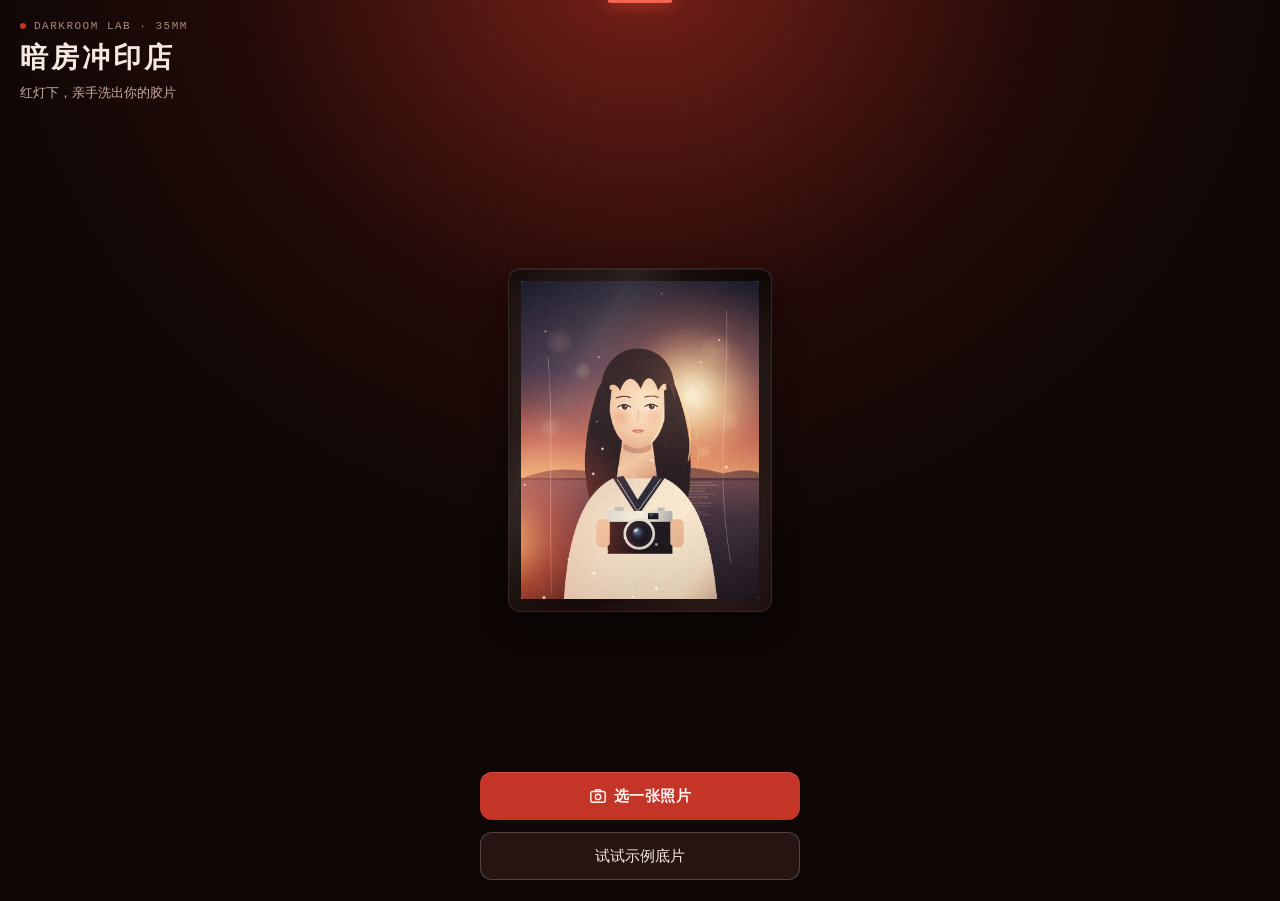
==== darkroom/index.html @ c9215d26 "feat(darkroom): 1.3.0 候选第二批，9 条界面修复与界面优化；T-14 交给 Codex 的交接包 - 修复 Codex 审出的 9 条界面问题和第二轮遗漏（卡册缩略图按轮次绑定、" ====
<!DOCTYPE html>
<html lang="zh-CN">
<head>
  <meta charset="UTF-8" />
  <meta name="viewport" content="width=device-width, initial-scale=1.0, maximum-scale=1.0, user-scalable=no, viewport-fit=cover" />
  <title>暗房冲印店</title>
  <style>
    *, *::before, *::after { box-sizing: border-box; margin: 0; padding: 0; }
    html, body { height: 100%; }
    body {
      background: #0e0706; color: #f5e8e0;
      font-family: -apple-system, BlinkMacSystemFont, "PingFang SC", "Hiragino Sans GB", "Microsoft YaHei", sans-serif;
      -webkit-font-smoothing: antialiased; -webkit-tap-highlight-color: transparent;
      -webkit-user-select: none; user-select: none; -webkit-touch-callout: none;
      overflow: hidden;
    }
    .app { position: relative; height: 100%; display: -webkit-box; display: flex; -webkit-box-orient: vertical; flex-direction: column; }
    .intro-title { font-family: "Songti SC", "STSong", "SimSun", serif; font-size: 28px; line-height: 1.25; letter-spacing: 3px; color: #f5e8e0; font-weight: 600; }
    .intro-sub { margin-top: 8px; font-size: 13px; line-height: 1.6; color: #c8aba0; }
  </style>
  <link rel="stylesheet" href="./style.css" />
</head>
<body>
  <div class="app" id="app">
    <div class="safelight" id="safelight" aria-hidden="true">
      <div class="safelight-lamp"></div>
    </div>
    <div class="light-flash" id="light-flash" aria-hidden="true"></div>

    <!-- 首屏：JS 未运行时也能看懂这是什么 -->
    <section class="screen screen-intro" id="screen-intro">
      <header class="topbar" id="topbar">
        <div class="brand-badge">
          <span class="lamp-dot" aria-hidden="true"></span>
          <span class="brand-code">DARKROOM LAB · 35MM</span>
        </div>
        <h1 class="intro-title">暗房冲印店</h1>
        <p class="intro-sub">红灯下，亲手洗出你的胶片</p>
      </header>

      <div class="intro-tray" aria-hidden="true">
        <div class="tray tray-static">
          <div class="tray-paper">
            <canvas id="sample-preview" width="360" height="480"></canvas>
          </div>
          <div class="tray-liquid"></div>
        </div>
      </div>

      <div class="intro-actions">
        <input type="file" id="pick-input" accept="image/*" class="visually-hidden" />
        <label class="btn btn-primary" id="pick-label" for="pick-input">
          <svg class="btn-ico" viewBox="0 0 20 20" width="18" height="18" aria-hidden="true">
            <rect x="2" y="5" width="16" height="12" rx="2" fill="none" stroke="currentColor" stroke-width="1.6"/>
            <path d="M6.5 5L8 3h4l1.5 2" fill="none" stroke="currentColor" stroke-width="1.6" stroke-linejoin="round"/>
            <circle cx="10" cy="11" r="3" fill="none" stroke="currentColor" stroke-width="1.6"/>
          </svg>
          <span>选一张照片</span>
        </label>
        <button type="button" class="btn btn-ghost" id="use-sample" disabled>试试示例底片</button>
        <p class="status" id="intro-status" role="status">正在点亮红灯…若长时间没有反应，请退出后重新打开。</p>
      </div>
    </section>

    <!-- 显影 -->
    <section class="screen screen-develop" id="screen-develop" hidden>
      <header class="topbar">
        <ol class="steps" aria-label="冲洗步骤">
          <li class="is-on"><span class="step-num">01</span>显影</li>
          <li><span class="step-num">02</span>定影</li>
          <li><span class="step-num">03</span>开灯</li>
        </ol>
      </header>
      <div class="stage">
        <div class="tray" id="tray">
          <div class="tray-paper" id="tray-paper"><canvas id="develop-canvas"></canvas></div>
          <div class="tray-red" aria-hidden="true"></div>
          <div class="tray-liquid" id="tray-liquid"></div>
          <div class="tray-ripples" id="tray-ripples" aria-hidden="true"></div>
          <div class="tray-guide" id="tray-guide" aria-hidden="true">
            <span class="tray-guide-ring"></span>
            <span class="tray-guide-dot"></span>
          </div>
        </div>
      </div>
      <div class="panel">
        <div class="readout-box" id="dev-readout">
          <div class="readout">
            <div class="readout-clock">
              <span class="clock-dot" aria-hidden="true"></span>
              <span class="readout-time" id="dev-time">00:00</span>
            </div>
            <div class="readout-flow">
              <span class="readout-label">药水流动</span>
              <span class="meter"><span class="meter-fill" id="dev-meter"></span></span>
            </div>
          </div>
        </div>
        <p class="hint" id="dev-hint">晃一晃手机，让药水流过相纸</p>
        <button type="button" class="btn btn-ghost" id="pull-out" disabled>捞出来</button>
      </div>
    </section>

    <!-- 定影 -->
    <section class="screen screen-fix" id="screen-fix" hidden>
      <header class="topbar">
        <ol class="steps" aria-label="冲洗步骤">
          <li class="is-done"><span class="step-num">01</span>显影</li>
          <li class="is-on" id="step-fix"><span class="step-num">02</span>定影</li>
          <li id="step-light"><span class="step-num">03</span>开灯</li>
        </ol>
      </header>
      <div class="stage">
        <div class="tray tray-fix">
          <div class="tray-paper"><canvas id="fix-canvas"></canvas></div>
          <div class="tray-red" aria-hidden="true"></div>
          <div class="tray-liquid tray-liquid-calm"></div>
        </div>
      </div>
      <div class="panel panel-fix">
        <div class="fix-actions">
          <button type="button" class="btn btn-hold" id="fix-hold">
            <span class="hold-fill" id="fix-fill"></span>
            <span class="hold-inner">
              <svg class="btn-ico hold-ico" viewBox="0 0 20 20" width="18" height="18" aria-hidden="true">
                <circle cx="10" cy="10" r="7.5" fill="none" stroke="currentColor" stroke-width="1.4" stroke-dasharray="3 2"/>
                <circle cx="10" cy="10" r="3.2" fill="currentColor"/>
              </svg>
              <span class="hold-text" id="fix-text">按住定影 4 秒</span>
            </span>
          </button>
          <p class="hint fix-warn" id="fix-hint"></p>
          <button type="button" class="btn btn-ghost" id="lights-on" hidden>开灯看看</button>
        </div>
      </div>
    </section>

    <!-- 出片 -->
    <section class="screen screen-result" id="screen-result" hidden>
      <header class="result-bar">
        <button type="button" class="card-bar-btn result-bar-binder" id="open-binder-result" aria-label="打开暗房卡册">
          <svg viewBox="0 0 20 20" width="14" height="14" aria-hidden="true">
            <rect x="3" y="3" width="6" height="6" rx="1" fill="none" stroke="currentColor" stroke-width="1.5"/>
            <rect x="11" y="3" width="6" height="6" rx="1" fill="none" stroke="currentColor" stroke-width="1.5"/>
            <rect x="3" y="11" width="6" height="6" rx="1" fill="none" stroke="currentColor" stroke-width="1.5"/>
            <rect x="11" y="11" width="6" height="6" rx="1" fill="none" stroke="currentColor" stroke-width="1.5"/>
          </svg>
          <span>卡册 <span id="binder-count-result">0/6</span></span>
        </button>
      </header>
      <div class="result-scroll">
        <div class="result-inner">
          <div class="result-stage">
            <div class="result-card">
              <img id="result-img" alt="冲洗出来的照片" />
              <button type="button" class="result-card-hit" id="open-preview" aria-label="全屏预览冲洗出来的照片"></button>
            </div>
          </div>
          <div class="result-meta">
            <p class="result-title visually-hidden" id="result-title">刚刚好的一张</p>
            <div class="result-report" id="result-report"></div>
          </div>
          <div class="result-actions">
            <div class="result-btn-row">
              <button type="button" class="btn btn-primary" id="save-photo">
                <svg class="btn-ico" viewBox="0 0 20 20" width="16" height="16" aria-hidden="true">
                  <path d="M10 3v9m0 0l-3.5-3.5M10 12l3.5-3.5M4 15.5h12" fill="none" stroke="currentColor" stroke-width="1.7" stroke-linecap="round" stroke-linejoin="round"/>
                </svg>
                <span>存到相册</span>
              </button>
              <button type="button" class="btn btn-ghost" id="post-note">
                <svg class="btn-ico" viewBox="0 0 20 20" width="16" height="16" aria-hidden="true">
                  <path d="M4 16h12M6 12.5l7.5-7.5 2 2L8 14.5 5.5 15 6 12.5z" fill="none" stroke="currentColor" stroke-width="1.6" stroke-linecap="round" stroke-linejoin="round"/>
                </svg>
                <span>发一篇笔记</span>
              </button>
            </div>
            <button type="button" class="btn btn-card-entry" id="open-card">
              <svg class="btn-ico" viewBox="0 0 20 20" width="15" height="15" aria-hidden="true">
                <path d="M10 2.5l1.6 4.7 4.9 1.6-4.9 1.6L10 15.1l-1.6-4.7-4.9-1.6 4.9-1.6L10 2.5z" fill="currentColor"/>
              </svg>
              <span id="open-card-text">拆一张暗房小卡</span>
              <span class="entry-new-dot" id="open-card-dot" hidden aria-hidden="true"></span>
            </button>
            <div class="result-again-row">
              <button type="button" class="btn btn-again" id="again">
                <svg class="btn-ico" viewBox="0 0 20 20" width="15" height="15" aria-hidden="true">
                  <path d="M4.5 10a5.5 5.5 0 1 1 1.4 3.7M4.5 10V6.5m0 3.5H8" fill="none" stroke="currentColor" stroke-width="1.6" stroke-linecap="round" stroke-linejoin="round"/>
                </svg>
                <span class="again-text">再冲一张</span>
              </button>
            </div>
            <p class="status" id="result-status" role="status"></p>
          </div>
        </div>
      </div>
    </section>

    <!-- 镭射小卡展示层 -->
    <div class="card-modal" id="card-modal" role="dialog" aria-modal="true" aria-label="暗房镭射小卡" hidden>
      <div class="card-modal-bar">
        <button type="button" class="card-bar-btn" id="close-card" aria-label="返回出片页">
          <svg viewBox="0 0 20 20" width="15" height="15" aria-hidden="true">
            <path d="M12.5 4.5L7 10l5.5 5.5" fill="none" stroke="currentColor" stroke-width="1.8" stroke-linecap="round" stroke-linejoin="round"/>
          </svg>
          <span>返回相纸</span>
        </button>
        <button type="button" class="card-bar-btn card-bar-binder" id="open-binder-card" aria-label="打开暗房卡册">
          <svg viewBox="0 0 20 20" width="14" height="14" aria-hidden="true">
            <rect x="3" y="3" width="6" height="6" rx="1" fill="none" stroke="currentColor" stroke-width="1.5"/>
            <rect x="11" y="3" width="6" height="6" rx="1" fill="none" stroke="currentColor" stroke-width="1.5"/>
            <rect x="3" y="11" width="6" height="6" rx="1" fill="none" stroke="currentColor" stroke-width="1.5"/>
            <rect x="11" y="11" width="6" height="6" rx="1" fill="none" stroke="currentColor" stroke-width="1.5"/>
          </svg>
          <span>卡册 <span id="binder-count-card">0/6</span></span>
        </button>
      </div>

      <div class="card-stage" id="card-stage">
        <div class="card-stage-inner">
          <div class="holo-scene" id="holo-scene">
            <div class="holo-aura" id="holo-aura" aria-hidden="true"></div>
            <div class="holo-tilt" id="holo-tilt">
              <div class="holo-flipper is-flipped" id="holo-card" tabindex="0" role="button" aria-label="暗房镭射小卡，轻点翻开或翻转，拖动倾斜赏光">
                <!-- 正面：厚卡纸底板 + 差异化烫箔包边 + 内嵌照片窗 + 收藏卡微缩印刷 -->
                <div class="holo-face holo-front" id="holo-front" data-material="rainbow">
                  <div class="holo-trim" aria-hidden="true">
                    <span class="trim-corner trim-tl"></span>
                    <span class="trim-corner trim-tr"></span>
                    <span class="trim-corner trim-bl"></span>
                    <span class="trim-corner trim-br"></span>
                  </div>
                  <div class="holo-stock">
                    <div class="holo-photo-frame">
                      <canvas id="card-photo" width="440" height="600"></canvas>
                    </div>
                    <div class="holo-front-meta">
                      <div class="holo-front-left">
                        <span class="holo-front-lab">DARKROOM · 35MM</span>
                        <span class="holo-front-no" id="card-front-no">NO.0001</span>
                      </div>
                      <div class="holo-front-right">
                        <span class="holo-front-mat" id="card-front-mat">彩虹</span>
                        <span class="holo-rarity-mark" id="card-front-rarity"></span>
                      </div>
                    </div>
                  </div>
                  <div class="holo-fx" id="holo-fx" aria-hidden="true">
                    <div class="holo-foil"></div>
                    <div class="holo-glare"></div>
                    <div class="holo-edge"></div>
                  </div>
                </div>

                <!-- 背面：全系列统一暗房图腾 × 实体相纸背印（不剧透材质与稀有度） -->
                <div class="holo-face holo-back" id="holo-back">
                  <div class="holo-back-watermark" aria-hidden="true"></div>
                  <div class="holo-back-shine" id="holo-back-shine" aria-hidden="true"></div>
                  <div class="holo-back-outer-frame" aria-hidden="true"></div>
                  <div class="holo-back-inner-frame" aria-hidden="true">
                    <span class="reg-mark reg-tl"></span>
                    <span class="reg-mark reg-tr"></span>
                    <span class="reg-mark reg-bl"></span>
                    <span class="reg-mark reg-br"></span>
                  </div>
                  <div class="holo-back-body">
                    <div class="holo-back-top">SAFETY FILM · 35MM</div>
                    <div class="holo-back-emblem" aria-hidden="true">
                      <span class="emblem-en">DARKROOM LAB</span>
                      <svg class="emblem-svg" viewBox="0 0 120 120" width="96" height="96">
                        <circle cx="60" cy="60" r="52" fill="none" stroke="currentColor" stroke-width="0.9" opacity="0.45"/>
                        <circle cx="60" cy="60" r="46" fill="none" stroke="currentColor" stroke-width="0.7" stroke-dasharray="2 3.5" opacity="0.5"/>
                        <circle cx="60" cy="60" r="34" fill="none" stroke="currentColor" stroke-width="1" opacity="0.68"/>
                        <g stroke="currentColor" stroke-width="0.9" opacity="0.62" fill="none">
                          <line x1="60" y1="26" x2="82" y2="54"/>
                          <line x1="89.4" y1="43" x2="71" y2="75"/>
                          <line x1="89.4" y1="77" x2="54" y2="82"/>
                          <line x1="60" y1="94" x2="38" y2="66"/>
                          <line x1="30.6" y1="77" x2="49" y2="45"/>
                          <line x1="30.6" y1="43" x2="66" y2="38"/>
                        </g>
                        <circle cx="60" cy="60" r="11" fill="none" stroke="currentColor" stroke-width="0.9" opacity="0.65"/>
                        <circle cx="60" cy="60" r="3.6" fill="#d84534"/>
                      </svg>
                      <span class="emblem-cn">暗房冲印店</span>
                    </div>
                    <div class="holo-back-stamp">
                      <span id="card-back-date">2026.11.19</span>
                      <span class="stamp-sep">&lt; <span id="card-back-no">No.0001</span> &gt;</span>
                      <span>C-41</span>
                    </div>
                  </div>
                </div>
              </div>
            </div>
          </div>

          <div class="card-caption" id="card-caption" aria-live="polite">
            <span class="card-caption-text" id="card-caption-text"></span>
            <span class="card-caption-new" id="card-caption-new" hidden>新收入卡册</span>
          </div>
          <p class="card-tip" id="card-tip">点击翻开</p>
        </div>
      </div>

      <div class="card-modal-actions">
        <button type="button" class="btn btn-primary is-pending" id="save-card" disabled>存这张小卡</button>
      </div>
    </div>

    <!-- 独立暗房卡册（6格透明活页插袋） -->
    <div class="binder-modal" id="binder-modal" role="dialog" aria-modal="true" aria-label="暗房卡册" hidden>
      <div class="binder-bar">
        <button type="button" class="card-bar-btn" id="close-binder" aria-label="关闭卡册">
          <svg viewBox="0 0 20 20" width="15" height="15" aria-hidden="true">
            <path d="M5.5 5.5l9 9m0-9l-9 9" fill="none" stroke="currentColor" stroke-width="1.8" stroke-linecap="round"/>
          </svg>
          <span>关闭</span>
        </button>
        <div class="binder-head-meta">
          <span class="binder-title">暗房卡册</span>
          <span class="binder-count" id="card-collect-count">已收集 0/6</span>
        </div>
      </div>
      <div class="binder-scroll">
        <div class="binder-sheet">
          <div class="binder-grid" id="card-collect-grid"></div>
        </div>
      </div>
    </div>

    <!-- 成片全屏预览层 -->
    <div class="preview-modal" id="preview-modal" role="dialog" aria-modal="true" aria-label="成片全屏预览" hidden>
      <div class="preview-bar">
        <button type="button" class="card-bar-btn preview-close" id="close-preview" aria-label="退出全屏预览">
          <svg viewBox="0 0 20 20" width="16" height="16" aria-hidden="true">
            <path d="M5.5 5.5l9 9m0-9l-9 9" fill="none" stroke="currentColor" stroke-width="1.8" stroke-linecap="round"/>
          </svg>
        </button>
      </div>
      <div class="preview-stage" id="preview-stage">
        <img class="preview-img" id="preview-img" alt="冲洗出来的照片大图" />
      </div>
      <p class="preview-tip" id="preview-tip" aria-hidden="true">轻点退出</p>
    </div>
  </div>

  <canvas id="work-canvas" class="visually-hidden" aria-hidden="true"></canvas>
  <script defer src="./bridge.js"></script>
  <script defer src="./film.js"></script>
  <script defer src="./app.js"></script>
</body>
</html>
---- darkroom/style.css ----
/* 暗房冲印店：精修设计系统（Chrome 61 基线：无 flex gap / aspect-ratio / inset / clamp / backdrop-filter / conic-gradient / :focus-visible） */
:root {
  /* 暗房色板（WCAG AA ≥ 4.5:1） */
  --bg-base: #0e0706;
  --bg-surface: #1b0f0d;
  --bg-elevated: #261512;
  --border-subtle: rgba(255, 210, 195, 0.12);
  --border-strong: rgba(255, 210, 195, 0.24);
  --text-primary: #f5e8e0;
  --text-secondary: #c8aba0;
  --text-muted: #a6897e;
  --accent-red: #c43427;
  --accent-red-active: #a8291e;
  --accent-warm: #f2e2c8;

  /* 开灯相纸色板（WCAG AA ≥ 4.5:1） */
  --paper: #f6f2ea;
  --lit-bg: #eee8de;
  --lit-surface: #f7f4ed;
  --lit-border: rgba(58, 38, 28, 0.14);
  --lit-text: #241914;
  --lit-secondary: #635047;
  --lit-card-entry: #261d1b;

  /* 统一圆角（4 档） */
  --r-paper: 2px;
  --r-sm: 8px;
  --r-md: 12px;
  --r-pill: 999px;

  /* 统一字体栈 */
  --font-serif: "Songti SC", "STSong", "SimSun", serif;
  --font-mono: "SF Mono", Menlo, Consolas, monospace;

  /* 动效曲线与时长 */
  --ease-out: cubic-bezier(0.22, 1, 0.36, 1);

  /* 安全区 */
  --safe-top: var(--safe-area-inset-top, env(safe-area-inset-top, 0px));
  --safe-bottom: var(--safe-area-inset-bottom, env(safe-area-inset-bottom, 0px));
  --capsule-right: 104px;
}

.visually-hidden {
  position: absolute !important; width: 1px; height: 1px; overflow: hidden;
  clip: rect(0 0 0 0); white-space: nowrap; border: 0; opacity: 0;
}
[hidden] { display: none !important; }

body {
  background: var(--bg-base);
  color: var(--text-primary);
  -webkit-transition: background-color 0.75s ease, color 0.75s ease;
  transition: background-color 0.75s ease, color 0.75s ease;
}
body.is-lit {
  background: var(--lit-bg);
  color: var(--lit-text);
}

/* ================================================================
   顶部物理安全灯（产品灵魂：红灯漫射 + 极克制灯条）
   ================================================================ */
.safelight {
  position: absolute; left: 0; right: 0; top: 0; height: 60%;
  background: radial-gradient(ellipse at 50% -8%, rgba(226, 58, 42, 0.50), rgba(168, 32, 22, 0.14) 44%, rgba(200, 48, 36, 0) 74%);
  pointer-events: none;
  -webkit-transition: opacity 0.75s ease;
  transition: opacity 0.75s ease;
}
.safelight-lamp {
  position: absolute; left: 50%; top: 0; width: 64px; height: 3px; margin-left: -32px;
  background: #f26450; border-radius: 0 0 2px 2px;
  box-shadow: 0 2px 14px 2px rgba(242, 82, 60, 0.50);
  -webkit-animation: lampBreath 4.2s ease-in-out infinite;
  animation: lampBreath 4.2s ease-in-out infinite;
}
@-webkit-keyframes lampBreath { 0%, 100% { opacity: 0.78; } 50% { opacity: 1; } }
@keyframes lampBreath { 0%, 100% { opacity: 0.78; } 50% { opacity: 1; } }
body.is-lit .safelight { opacity: 0; }

/* 开灯瞬间的暖白闪光 */
.light-flash {
  position: absolute; left: 0; top: 0; right: 0; bottom: 0;
  background: #fff9ec; opacity: 0; pointer-events: none; z-index: 20;
}
.light-flash.is-flashing {
  -webkit-animation: flashOut 0.85s ease-out forwards;
  animation: flashOut 0.85s ease-out forwards;
}
@-webkit-keyframes flashOut { 0% { opacity: 0; } 18% { opacity: 0.86; } 100% { opacity: 0; } }
@keyframes flashOut { 0% { opacity: 0; } 18% { opacity: 0.86; } 100% { opacity: 0; } }

.screen {
  position: relative; -webkit-box-flex: 1; flex: 1 1 auto; min-height: 0;
  display: -webkit-box; display: flex; -webkit-box-orient: vertical; flex-direction: column;
  padding-top: var(--safe-top); padding-bottom: var(--safe-bottom);
}

.topbar { padding: 16px var(--capsule-right) 8px 20px; }

/* ================================================================
   首屏
   ================================================================ */
.screen-intro .topbar { padding-top: 20px; }
.brand-badge {
  display: -webkit-box; display: flex; -webkit-box-align: center; align-items: center;
  margin-bottom: 8px;
}
.lamp-dot {
  display: inline-block; width: 6px; height: 6px; border-radius: var(--r-pill);
  background: var(--accent-red); margin-right: 8px;
}
.brand-code {
  font-family: var(--font-mono);
  font-size: 11px; letter-spacing: 1.5px; color: var(--text-muted);
}

.intro-tray {
  -webkit-box-flex: 1; flex: 1 1 auto; min-height: 0;
  display: -webkit-box; display: flex; -webkit-box-align: center; align-items: center; -webkit-box-pack: center; justify-content: center;
  padding: 8px 20px; overflow: hidden;
}
.intro-actions { padding: 4px 20px 20px; text-align: center; }
.intro-actions .btn { margin-top: 12px; }
.intro-actions #pick-label { margin-top: 0; }
#pick-input:focus + #pick-label {
  box-shadow: inset 0 0 0 2px #fff7f2, 0 0 0 2px rgba(255, 200, 184, 0.55);
}

/* ================================================================
   药盘与相纸（扁平化外框 + 高可见度多层液面）
   ================================================================ */
.stage {
  -webkit-box-flex: 1; flex: 1 1 auto; min-height: 0; position: relative;
  display: -webkit-box; display: flex; -webkit-box-orient: vertical; flex-direction: column;
  -webkit-box-align: center; align-items: center; -webkit-box-pack: center; justify-content: center;
  padding: 8px 20px;
}

.tray {
  position: relative; width: 64%; max-width: 320px;
  background: var(--bg-surface);
  border-radius: var(--r-md); padding: 12px;
  border: 1px solid var(--border-subtle);
  box-shadow:
    inset 0 1px 0 rgba(255, 220, 205, 0.08),
    inset 0 10px 24px rgba(0, 0, 0, 0.56),
    0 12px 28px rgba(0, 0, 0, 0.44);
  overflow: hidden;
}
.tray-static {
  width: 58%; max-width: 264px;
}
.tray-fix {
  background: #170d0c;
}

.tray-paper {
  position: relative; width: 100%; padding-top: 133.33%;
  background: var(--paper); border-radius: var(--r-paper); overflow: hidden;
  box-shadow: 0 2px 8px rgba(0, 0, 0, 0.40);
  z-index: 1;
}
.tray-paper canvas {
  position: absolute; left: 0; top: 0; width: 100%; height: 100%; display: block;
  -webkit-filter: grayscale(1); filter: grayscale(1);
}

/* 安全灯下只看得到红色的单色画面（位于相纸上方、高光液面下方） */
.tray-red {
  position: absolute; left: 0; top: 0; right: 0; bottom: 0;
  background: #b8261a; mix-blend-mode: multiply;
  pointer-events: none; z-index: 2;
}

/* 药水液面：位于红光层之上，利用斜向液面反光带 + 边缘高光呈现真实的晃动流动感 */
.tray-liquid {
  position: absolute; left: -28%; top: -28%; width: 156%; height: 156%;
  background:
    linear-gradient(
      118deg,
      rgba(255, 210, 195, 0) 20%,
      rgba(255, 204, 188, 0.18) 32%,
      rgba(255, 232, 222, 0.30) 36%,
      rgba(255, 195, 178, 0.08) 44%,
      rgba(255, 210, 195, 0) 56%,
      rgba(255, 196, 178, 0.16) 72%,
      rgba(255, 210, 195, 0) 84%
    ),
    radial-gradient(ellipse at 30% 34%, rgba(255, 220, 206, 0.22), rgba(255, 220, 206, 0) 42%),
    radial-gradient(ellipse at 72% 68%, rgba(255, 180, 162, 0.16), rgba(255, 180, 162, 0) 44%);
  opacity: 0.42;
  pointer-events: none; will-change: transform, opacity; z-index: 3;
}
.tray-liquid::after {
  content: "";
  position: absolute; left: 0; top: 0; right: 0; bottom: 0;
  background: linear-gradient(
    -32deg,
    rgba(255, 225, 212, 0) 36%,
    rgba(255, 225, 212, 0.18) 49%,
    rgba(255, 225, 212, 0) 62%
  );
  opacity: 0.7;
}
.tray-static .tray-liquid {
  opacity: 0.32;
  -webkit-animation: slosh 3.6s ease-in-out infinite;
  animation: slosh 3.6s ease-in-out infinite;
}
.tray-liquid-calm {
  opacity: 0.34;
  -webkit-animation: slosh 6.0s ease-in-out infinite;
  animation: slosh 6.0s ease-in-out infinite;
}
@-webkit-keyframes slosh {
  0%, 100% { -webkit-transform: translate(-5%, -2%); }
  50% { -webkit-transform: translate(5%, 3%); }
}
@keyframes slosh {
  0%, 100% { transform: translate(-5%, -2%); }
  50% { transform: translate(5%, 3%); }
}

/* 手指划动与摇晃产生的双层水波纹（位于液面之上，清晰可见） */
.tray-ripples {
  position: absolute; left: 0; top: 0; right: 0; bottom: 0;
  pointer-events: none; overflow: hidden; z-index: 4;
}
.tray-ripple {
  position: absolute; width: 28px; height: 28px; margin-left: -14px; margin-top: -14px;
  border-radius: var(--r-pill);
  border: 1.5px solid rgba(255, 226, 214, 0.78);
  pointer-events: none;
  -webkit-animation: rippleOut 0.72s var(--ease-out) forwards;
  animation: rippleOut 0.72s var(--ease-out) forwards;
}
.tray-ripple::after {
  content: "";
  position: absolute; left: 4px; top: 4px; right: 4px; bottom: 4px;
  border-radius: var(--r-pill);
  border: 1px solid rgba(255, 210, 195, 0.45);
}
@-webkit-keyframes rippleOut {
  0% { -webkit-transform: scale(0.35); opacity: 0.92; }
  100% { -webkit-transform: scale(4.6); opacity: 0; }
}
@keyframes rippleOut {
  0% { transform: scale(0.35); opacity: 0.92; }
  100% { transform: scale(4.6); opacity: 0; }
}

/* 2 秒零晃动时的轻量手势微提示（划动或晃动即刻淡出） */
.tray-guide {
  position: absolute; left: 50%; top: 50%; width: 76px; height: 32px;
  margin-left: -38px; margin-top: -16px;
  pointer-events: none; z-index: 5;
  opacity: 0;
  -webkit-transition: opacity 0.32s ease;
  transition: opacity 0.32s ease;
}
.tray-guide.is-guiding { opacity: 1; }
.tray-guide-ring {
  position: absolute; left: 50%; top: 50%; width: 56px; height: 2px;
  margin-left: -28px; margin-top: -1px;
  background: linear-gradient(90deg, rgba(255, 232, 222, 0), rgba(255, 232, 222, 0.45), rgba(255, 232, 222, 0));
}
.tray-guide-dot {
  position: absolute; left: 50%; top: 50%; width: 12px; height: 12px;
  margin-left: -6px; margin-top: -6px;
  border-radius: var(--r-pill);
  background: rgba(255, 236, 228, 0.85);
  border: 1px solid rgba(255, 255, 255, 0.9);
  -webkit-animation: guideSwipe 1.8s ease-in-out infinite;
  animation: guideSwipe 1.8s ease-in-out infinite;
}
@-webkit-keyframes guideSwipe {
  0%, 100% { -webkit-transform: translateX(-22px); opacity: 0.35; }
  50% { -webkit-transform: translateX(22px); opacity: 0.95; }
}
@keyframes guideSwipe {
  0%, 100% { transform: translateX(-22px); opacity: 0.35; }
  50% { transform: translateX(22px); opacity: 0.95; }
}

/* ================================================================
   步骤指示器（WCAG AA ≥ 4.5:1，全部 ≥ 11px）
   ================================================================ */
.steps {
  list-style: none; display: -webkit-box; display: flex; -webkit-box-align: center; align-items: center;
  font-size: 13px; color: var(--text-muted);
}
.steps li {
  display: -webkit-box; display: flex; -webkit-box-align: center; align-items: center;
  margin-right: 16px; position: relative;
}
.step-num {
  font-family: var(--font-mono);
  font-size: 11px; margin-right: 4px; color: var(--text-muted);
}
.steps li.is-on { color: var(--text-primary); font-weight: 600; }
.steps li.is-on .step-num { color: #ff7b68; }
.steps li.is-done { color: var(--text-secondary); }
.steps li.is-done .step-num { color: var(--text-muted); }

/* ================================================================
   下方操作区与显影读数仪（Linear 风格 1px 描边 + GPU 友好 scaleX）
   ================================================================ */
.panel { padding: 8px 20px 20px; text-align: center; }
.readout-box {
  max-width: 320px; margin: 0 auto;
  background: var(--bg-surface);
  border: 1px solid var(--border-subtle);
  border-radius: var(--r-md); padding: 10px 14px;
  -webkit-transition: border-color 0.2s ease;
  transition: border-color 0.2s ease;
}
.readout-box.is-flowing {
  border-color: rgba(255, 148, 128, 0.38);
}
.readout {
  display: -webkit-box; display: flex; -webkit-box-align: center; align-items: center; -webkit-box-pack: justify; justify-content: space-between;
  font-size: 13px; color: var(--text-secondary);
}
.readout-clock {
  display: -webkit-box; display: flex; -webkit-box-align: center; align-items: center;
}
.clock-dot {
  display: inline-block; width: 6px; height: 6px; border-radius: var(--r-pill);
  background: var(--accent-red); margin-right: 8px;
  -webkit-animation: dotPulse 1.1s ease-in-out infinite;
  animation: dotPulse 1.1s ease-in-out infinite;
}
@-webkit-keyframes dotPulse { 0%, 100% { opacity: 1; } 50% { opacity: 0.32; } }
@keyframes dotPulse { 0%, 100% { opacity: 1; } 50% { opacity: 0.32; } }

/* 显影进入「刚好」区间（0.9–1.12）：红点变慢、药盘边缘透暖光、捞出来按钮轻呼吸 */
.screen-develop .tray {
  -webkit-transition: border-color 0.45s ease, box-shadow 0.45s ease;
  transition: border-color 0.45s ease, box-shadow 0.45s ease;
}
.screen-develop.is-sweet .clock-dot {
  background: #f08a62;
  -webkit-animation-duration: 2.4s;
  animation-duration: 2.4s;
}
.screen-develop.is-sweet .tray {
  border-color: rgba(255, 212, 168, 0.44);
  box-shadow:
    inset 0 0 18px rgba(255, 200, 145, 0.16),
    inset 0 1px 0 rgba(255, 224, 185, 0.24),
    inset 0 10px 24px rgba(0, 0, 0, 0.56),
    0 12px 28px rgba(0, 0, 0, 0.44);
}
.screen-develop.is-sweet #pull-out {
  -webkit-animation: pullBreath 1.6s ease-in-out infinite;
  animation: pullBreath 1.6s ease-in-out infinite;
}
@-webkit-keyframes pullBreath {
  0%, 100% { -webkit-transform: scale(1); opacity: 1; }
  50% { -webkit-transform: scale(1.018); opacity: 0.86; }
}
@keyframes pullBreath {
  0%, 100% { transform: scale(1); opacity: 1; }
  50% { transform: scale(1.018); opacity: 0.86; }
}
.readout-time {
  font-family: var(--font-mono); font-size: 24px; line-height: 1.1; color: var(--text-primary);
  letter-spacing: 1px;
}
.readout-flow {
  display: -webkit-box; display: flex; -webkit-box-align: center; align-items: center;
}
.readout-label { margin-right: 8px; font-size: 11px; color: var(--text-secondary); }
.meter {
  display: inline-block; width: 84px; height: 6px;
  background: var(--bg-elevated); border-radius: var(--r-pill); overflow: hidden;
  border: 1px solid var(--border-subtle);
}
.meter-fill {
  display: block; height: 100%; width: 100%;
  background: linear-gradient(90deg, #c43427, #f27c66);
  border-radius: var(--r-pill);
  -webkit-transform-origin: left center; transform-origin: left center;
  -webkit-transform: scaleX(0); transform: scaleX(0);
  will-change: transform;
}
.hint { margin: 12px 0 12px; font-size: 13px; line-height: 1.5; color: var(--text-primary); min-height: 20px; }
.status { margin-top: 10px; font-size: 12px; line-height: 1.5; color: var(--text-secondary); min-height: 18px; }
.screen-intro .status:empty { display: none; }

/* ================================================================
   按钮系统（零外发光、≥ 44px 触控热区、克制物理按压）
   ================================================================ */
.btn {
  display: -webkit-box; display: flex; -webkit-box-align: center; align-items: center; -webkit-box-pack: center; justify-content: center;
  width: 100%; max-width: 320px; margin: 0 auto; height: 48px;
  border: 0; border-radius: var(--r-md); font-size: 15px; font-weight: 500; font-family: inherit; cursor: pointer;
  -webkit-appearance: none; appearance: none; text-align: center;
  -webkit-transition: opacity 0.15s ease, -webkit-transform 0.15s var(--ease-out), background-color 0.2s ease, border-color 0.2s ease;
  transition: opacity 0.15s ease, transform 0.15s var(--ease-out), background-color 0.2s ease, border-color 0.2s ease;
}
.btn:active { -webkit-transform: scale(0.98); transform: scale(0.98); opacity: 0.90; }
.btn:focus { outline: none; box-shadow: inset 0 0 0 2px rgba(255, 200, 184, 0.65); }
.btn[disabled] { opacity: 0.38; cursor: default; -webkit-transform: none; transform: none; }
.btn-ico { display: inline-block; margin-right: 7px; flex-shrink: 0; }

.btn-primary {
  background: var(--accent-red);
  color: #fff7f2; font-weight: 600; letter-spacing: 0.4px;
  box-shadow: inset 0 1px 0 rgba(255, 255, 255, 0.16);
}
.btn-primary:active { background: var(--accent-red-active); }

.btn-ghost {
  background: var(--bg-elevated);
  color: var(--text-primary);
  box-shadow: inset 0 0 0 1px var(--border-strong);
}

.btn-text {
  background: transparent; color: var(--text-secondary);
  height: 44px; font-size: 13px;
}

/* ================================================================
   定影长按按钮与开灯切换
   ================================================================ */
.fix-actions { max-width: 320px; margin: 0 auto; }
.btn-hold {
  position: relative; overflow: hidden;
  background: var(--bg-elevated); color: var(--text-primary); font-weight: 600; touch-action: none;
  box-shadow: inset 0 0 0 1px var(--border-strong);
}
.btn-hold.is-holding {
  -webkit-transform: scale(0.985); transform: scale(0.985);
  box-shadow: inset 0 0 0 1px rgba(255, 165, 145, 0.55);
}
.btn-hold.is-done { display: none; }
.fix-warn {
  margin: 10px 0 0; min-height: 0; font-size: 12px; color: var(--text-secondary);
}
.fix-warn:empty { display: none; }

.hold-fill {
  position: absolute; left: 0; top: 0; bottom: 0; width: 0;
  background: var(--accent-red);
}
.hold-inner {
  position: relative; z-index: 1;
  display: -webkit-box; display: flex; -webkit-box-align: center; align-items: center; -webkit-box-pack: center; justify-content: center;
}
#lights-on { margin-top: 10px; }
#lights-on.is-ready {
  margin-top: 0;
  background: var(--accent-warm);
  color: #1f1410; font-weight: 600; letter-spacing: 1px;
  box-shadow: inset 0 1px 0 rgba(255, 255, 255, 0.65);
}

/* ================================================================
   开灯后的出片页（照片为主角，操作按直觉分层，对比度全面 ≥ 4.5:1）
   ================================================================ */
.screen-result { color: var(--lit-text); }
.result-bar {
  flex-shrink: 0; position: relative; z-index: 2;
  padding: 12px var(--capsule-right) 4px 16px;
  display: -webkit-box; display: flex; -webkit-box-align: center; align-items: center;
}
.screen-result .result-bar-binder {
  padding: 0 14px;
  background: var(--lit-surface);
  color: var(--lit-text);
  box-shadow: inset 0 0 0 1px rgba(58, 38, 28, 0.18);
}
.screen-result .result-bar-binder:focus {
  box-shadow: inset 0 0 0 2px rgba(58, 38, 28, 0.45);
}

.result-scroll {
  -webkit-box-flex: 1; flex: 1 1 auto; min-height: 0; overflow-y: auto; -webkit-overflow-scrolling: touch;
  display: -webkit-box; display: flex; -webkit-box-orient: vertical; flex-direction: column;
  padding: 8px 20px 16px; text-align: center;
}
.result-inner { margin: auto 0; width: 100%; }
.result-stage { padding: 4px 0 10px; }
.result-card {
  position: relative;
  display: inline-block; max-width: 82%;
  background: var(--lit-surface); border-radius: var(--r-paper);
  box-shadow: 0 12px 32px rgba(45, 28, 18, 0.16), 0 2px 6px rgba(45, 28, 18, 0.08);
}
.result-card img { display: block; width: 100%; height: auto; max-height: 48vh; }
.result-card-hit {
  position: absolute; left: 0; top: 0; right: 0; bottom: 0;
  width: 100%; height: 100%; border: 0; padding: 0;
  background: transparent; cursor: pointer;
  -webkit-appearance: none; appearance: none;
  border-radius: var(--r-paper);
}
.result-card-hit:focus {
  outline: none;
  box-shadow: 0 0 0 2px var(--lit-bg), 0 0 0 4px var(--lit-text);
}

.result-meta { margin: 6px 0 14px; }
.result-report {
  margin: 0 auto; max-width: 320px;
  font-size: 12px; color: var(--lit-secondary); line-height: 1.5;
}
.report-tag { display: inline; font-size: 12px; color: var(--lit-secondary); }
.report-tag + .report-tag::before { content: " · "; opacity: 0.6; }
.report-tag-ok { color: #244d2e; font-weight: 500; }

.result-actions { max-width: 320px; margin: 0 auto; }
.result-btn-row {
  display: -webkit-box; display: flex; -webkit-box-align: center; align-items: center;
}
.result-btn-row .btn {
  -webkit-box-flex: 1; flex: 1 1 0; max-width: none; margin: 0; height: 48px; font-size: 15px;
}
.result-btn-row .btn:first-child { margin-right: 12px; }

/* 小卡入口：克制暖墨黑质感，本轮未拆时扫过一次流光 */
.btn-card-entry {
  position: relative; overflow: hidden;
  height: 46px; margin-top: 12px; font-size: 14px; font-weight: 600; letter-spacing: 0.6px;
  color: #f6ede4;
  background: var(--lit-card-entry);
  box-shadow: inset 0 1px 0 rgba(255, 240, 230, 0.14);
}
.btn-card-entry.is-shimmer::after {
  content: "";
  position: absolute; top: 0; bottom: 0; left: -60%; width: 45%;
  background: linear-gradient(105deg, rgba(255, 244, 232, 0) 0%, rgba(255, 244, 232, 0.24) 50%, rgba(255, 244, 232, 0) 100%);
  pointer-events: none;
  -webkit-animation: entryShimmer 0.9s var(--ease-out) 0.45s 1 forwards;
  animation: entryShimmer 0.9s var(--ease-out) 0.45s 1 forwards;
}
@-webkit-keyframes entryShimmer {
  0% { -webkit-transform: translateX(0); opacity: 1; }
  100% { -webkit-transform: translateX(380%); opacity: 0; }
}
@keyframes entryShimmer {
  0% { transform: translateX(0); opacity: 1; }
  100% { transform: translateX(380%); opacity: 0; }
}
.entry-new-dot {
  display: inline-block; width: 6px; height: 6px; border-radius: var(--r-pill);
  margin-left: 8px; background: #e85848;
}

.result-again-row {
  margin-top: 12px; text-align: center;
}
.btn-again {
  display: -webkit-inline-box; display: inline-flex;
  width: auto; max-width: 100%; min-width: 136px; height: 44px;
  padding: 0 20px; border-radius: var(--r-pill);
  font-size: 13px; font-weight: 500;
  background: transparent; color: #4a3931;
  box-shadow: inset 0 0 0 1px rgba(58, 38, 28, 0.22);
}
.btn-again.again-confirm {
  color: var(--accent-red-active);
  box-shadow: inset 0 0 0 1px rgba(168, 41, 30, 0.45);
}

.screen-result .btn-ghost {
  background: var(--lit-surface);
  color: var(--lit-text);
  box-shadow: inset 0 0 0 1px rgba(58, 38, 28, 0.20);
}
.screen-result .btn-text { color: var(--lit-secondary); }
.screen-result .btn-text.again-confirm { color: var(--accent-red-active); }
.screen-result .status { color: var(--lit-secondary); margin-top: 8px; }
.screen-result .status:empty { display: none; }
.screen-result .btn:focus { box-shadow: inset 0 0 0 2px rgba(58, 38, 28, 0.45); }
.screen-result .btn-card-entry:focus { box-shadow: inset 0 0 0 2px #f6ede4, 0 0 0 2px var(--lit-card-entry); }

/* ================================================================
   镭射小卡展示层（55×85 实体厚卡纸 + 主体避让分层，Chrome 61 兼容）
   ================================================================ */
.card-modal {
  position: fixed; left: 0; top: 0; right: 0; bottom: 0; z-index: 30;
  display: -webkit-box; display: flex; -webkit-box-orient: vertical; flex-direction: column;
  padding-top: var(--safe-top); padding-bottom: var(--safe-bottom);
  background: radial-gradient(ellipse at 50% 34%, #201514 0%, #0e0706 72%);
  color: var(--text-primary);
}
.card-modal-bar {
  flex-shrink: 0; position: relative; z-index: 2;
  padding: 12px var(--capsule-right) 4px 16px;
  display: -webkit-box; display: flex; -webkit-box-align: center; align-items: center;
}
/* 顶部导航按钮：44px 触控高度 */
.card-bar-btn {
  display: -webkit-box; display: flex; -webkit-box-align: center; align-items: center;
  height: 44px; padding: 0 14px 0 10px; border: 0; border-radius: var(--r-pill);
  background: rgba(255, 235, 224, 0.08); color: var(--text-primary);
  font-size: 13px; font-family: inherit; cursor: pointer;
  box-shadow: inset 0 0 0 1px var(--border-subtle);
}
.card-bar-btn svg { margin-right: 5px; }
.card-bar-btn:active { opacity: 0.72; }
.card-bar-btn:focus { outline: none; box-shadow: inset 0 0 0 2px rgba(255, 200, 184, 0.65); }
.card-bar-binder {
  margin-left: 8px; padding: 0 14px; font-size: 13px; color: var(--text-secondary);
}

.card-stage {
  -webkit-box-flex: 1; flex: 1 1 auto; min-height: 0;
  overflow-y: auto; overflow-x: hidden; -webkit-overflow-scrolling: touch;
  display: -webkit-box; display: flex; -webkit-box-orient: vertical; flex-direction: column;
  padding: 8px 20px;
}
.card-stage-inner {
  margin: auto 0; width: 100%;
  display: -webkit-box; display: flex; -webkit-box-orient: vertical; flex-direction: column;
  -webkit-box-align: center; align-items: center;
}
.card-caption {
  margin-top: 16px; min-height: 24px;
  display: -webkit-box; display: flex; -webkit-box-align: center; align-items: center; -webkit-box-pack: center; justify-content: center;
  opacity: 0; -webkit-transform: translateY(4px); transform: translateY(4px);
  -webkit-transition: opacity 0.32s var(--ease-out), -webkit-transform 0.32s var(--ease-out);
  transition: opacity 0.32s var(--ease-out), transform 0.32s var(--ease-out);
}
.card-caption.is-visible {
  opacity: 1; -webkit-transform: translateY(0); transform: translateY(0);
}
.card-caption-text {
  font-size: 13px; color: var(--text-primary); letter-spacing: 0.3px;
}
.card-caption-new {
  margin-left: 8px; font-size: 11px; padding: 2px 8px; border-radius: var(--r-pill);
  color: #fff2e8; background: var(--accent-red);
}
.card-tip {
  margin-top: 8px; font-size: 12px; color: var(--text-secondary); letter-spacing: 0.3px;
}
.card-modal-actions {
  flex-shrink: 0; position: relative; z-index: 2;
  padding: 8px 20px 20px; text-align: center;
}
#save-card.is-pending { opacity: 0; pointer-events: none; }

/* 3D 场景、入场、分级揭晓光晕 */
.holo-scene {
  position: relative; width: 248px;
  -webkit-perspective: 900px; perspective: 900px;
}
.holo-scene.is-entering {
  -webkit-animation: cardEnter 0.32s var(--ease-out) both;
  animation: cardEnter 0.32s var(--ease-out) both;
}
@-webkit-keyframes cardEnter {
  0% { opacity: 0; -webkit-transform: translateY(16px) scale(0.95); }
  100% { opacity: 1; -webkit-transform: translateY(0) scale(1); }
}
@keyframes cardEnter {
  0% { opacity: 0; transform: translateY(16px) scale(0.95); }
  100% { opacity: 1; transform: translateY(0) scale(1); }
}
.holo-scene.is-entering.is-floating {
  -webkit-animation: cardEnter 0.32s var(--ease-out) both, cardFloat 3s ease-in-out 0.36s infinite;
  animation: cardEnter 0.32s var(--ease-out) both, cardFloat 3s ease-in-out 0.36s infinite;
}
@-webkit-keyframes cardFloat {
  0%, 100% { -webkit-transform: translateY(0); }
  50% { -webkit-transform: translateY(-3px); }
}
@keyframes cardFloat {
  0%, 100% { transform: translateY(0); }
  50% { transform: translateY(-3px); }
}

.holo-aura {
  position: absolute; left: -14%; top: -10%; right: -14%; bottom: -10%;
  border-radius: 24px; opacity: 0; pointer-events: none;
  -webkit-transform: scale(0.88); transform: scale(0.88);
}
.holo-aura.is-special {
  background: radial-gradient(ellipse at 50% 50%, rgba(255, 224, 178, 0.45) 0%, rgba(255, 194, 148, 0.16) 45%, rgba(0, 0, 0, 0) 72%);
  -webkit-animation: auraBurst 0.72s ease-out forwards;
  animation: auraBurst 0.72s ease-out forwards;
}
.holo-aura.is-special[data-material="chrome"],
.holo-aura.is-special[data-material="etched"] {
  background: radial-gradient(ellipse at 50% 50%, rgba(215, 232, 252, 0.46) 0%, rgba(160, 188, 220, 0.16) 45%, rgba(0, 0, 0, 0) 72%);
}
.holo-aura.is-special[data-material="pearl"] {
  background: radial-gradient(ellipse at 50% 50%, rgba(255, 248, 244, 0.50) 0%, rgba(235, 224, 248, 0.18) 45%, rgba(0, 0, 0, 0) 72%);
}
.holo-aura.is-prism {
  background: radial-gradient(ellipse at 50% 50%, rgba(120, 220, 255, 0.62) 0%, rgba(140, 120, 255, 0.30) 38%, rgba(255, 140, 225, 0.14) 58%, rgba(0, 0, 0, 0) 76%);
  -webkit-animation: auraBurstPrism 0.90s ease-out forwards;
  animation: auraBurstPrism 0.90s ease-out forwards;
}
@-webkit-keyframes auraBurst {
  0% { opacity: 0; -webkit-transform: scale(0.84); }
  30% { opacity: 0.85; -webkit-transform: scale(1.03); }
  100% { opacity: 0; -webkit-transform: scale(1.14); }
}
@keyframes auraBurst {
  0% { opacity: 0; transform: scale(0.84); }
  30% { opacity: 0.85; transform: scale(1.03); }
  100% { opacity: 0; transform: scale(1.14); }
}
@-webkit-keyframes auraBurstPrism {
  0% { opacity: 0; -webkit-transform: scale(0.80); }
  28% { opacity: 0.95; -webkit-transform: scale(1.06); }
  100% { opacity: 0; -webkit-transform: scale(1.20); }
}
@keyframes auraBurstPrism {
  0% { opacity: 0; transform: scale(0.80); }
  28% { opacity: 0.95; transform: scale(1.06); }
  100% { opacity: 0; transform: scale(1.20); }
}

.holo-tilt {
  position: relative; width: 100%; padding-top: 154.55%; /* 85 / 55 */
  -webkit-transform-style: preserve-3d; transform-style: preserve-3d;
  will-change: transform;
}
.holo-flipper {
  position: absolute; left: 0; top: 0; right: 0; bottom: 0;
  -webkit-transform-style: preserve-3d; transform-style: preserve-3d;
  -webkit-transition: -webkit-transform 0.60s var(--ease-out);
  transition: transform 0.60s var(--ease-out);
  cursor: pointer; touch-action: none; outline: none;
  border-radius: var(--r-md);
}
.holo-flipper.is-instant {
  -webkit-transition: none !important; transition: none !important;
}
.holo-flipper:focus {
  box-shadow: 0 0 0 2px rgba(255, 204, 186, 0.70);
}
.holo-flipper.is-flipped {
  -webkit-transform: rotateY(180deg);
  transform: rotateY(180deg);
}
/* 揭晓前的蓄力：卡微微抬起、收紧，停留时长由稀有度决定 */
.holo-flipper.is-charging {
  -webkit-transition: -webkit-transform 0.3s var(--ease-out);
  transition: transform 0.3s var(--ease-out);
  -webkit-transform: rotateY(180deg) translateZ(18px) scale(0.97);
  transform: rotateY(180deg) translateZ(18px) scale(0.97);
}

.holo-face {
  position: absolute; left: 0; top: 0; right: 0; bottom: 0;
  border-radius: var(--r-md); overflow: hidden;
  -webkit-backface-visibility: hidden; backface-visibility: hidden;
  box-shadow: 0 20px 40px rgba(0, 0, 0, 0.56);
}

/* ================================================================
   正面：L0 实体厚卡纸 + 差异化烫箔内框 + L1 照片窗 + 微缩印刷
   ================================================================ */
.holo-front {
  background: #f4efe6;
  color: #2b211c;
  -webkit-transform: rotateY(0deg); transform: rotateY(0deg);
}

/* 烫箔/压凹内框（4px 内缩，与 12px 外圆角形成 8px 同心圆角） */
.holo-trim {
  position: absolute; left: 4px; top: 4px; right: 4px; bottom: 4px;
  border-radius: var(--r-sm); pointer-events: none; z-index: 5;
  border: 1px solid rgba(120, 110, 102, 0.22);
}
.trim-corner { display: none; position: absolute; width: 4px; height: 4px; }

.holo-stock {
  position: relative; z-index: 1; width: 100%; height: 100%;
  display: -webkit-box; display: flex; -webkit-box-orient: vertical; flex-direction: column;
  padding: 10px 10px 0 10px;
}
.holo-photo-frame {
  position: relative; -webkit-box-flex: 1; flex: 1 1 auto; min-height: 0;
  border-radius: var(--r-sm); overflow: hidden; background: #141010;
  box-shadow: inset 0 0 0 1px rgba(0, 0, 0, 0.22);
}
.holo-photo-frame canvas {
  position: absolute; left: 0; top: 0; width: 100%; height: 100%; display: block;
}
.holo-front-meta {
  height: 44px; flex-shrink: 0;
  display: -webkit-box; display: flex; -webkit-box-align: center; align-items: center; -webkit-box-pack: justify; justify-content: space-between;
  padding: 2px 3px 0;
  border-top: 1px solid rgba(128, 128, 128, 0.16);
  margin-top: 6px;
}
.holo-front-left {
  display: -webkit-box; display: flex; -webkit-box-orient: vertical; flex-direction: column;
  text-align: left;
}
.holo-front-lab {
  font-family: var(--font-mono);
  font-size: 9px; letter-spacing: 0.8px; opacity: 0.68; line-height: 1.25;
}
.holo-front-no {
  font-family: var(--font-mono);
  font-size: 11px; letter-spacing: 0.6px; opacity: 0.92; line-height: 1.3;
}
.holo-front-right {
  display: -webkit-box; display: flex; -webkit-box-align: center; align-items: center;
}
.holo-front-mat {
  font-family: var(--font-serif);
  font-size: 13px; font-weight: 600; letter-spacing: 1.2px; margin-right: 6px;
}
.holo-rarity-mark {
  display: -webkit-box; display: flex; -webkit-box-align: center; align-items: center;
  font-family: var(--font-mono);
  font-size: 11px; font-weight: 600; letter-spacing: 0.4px; opacity: 0.90;
}
.rarity-svg { display: block; margin-right: 3px; }

/* 六种材质差异化卡纸底板与包边 */
.holo-front[data-material="prism"] {
  background: linear-gradient(158deg, #162246 0%, #0b132b 100%);
  color: #e0f2ff;
}
.holo-front[data-material="prism"] .holo-trim {
  border: 1px solid rgba(134, 218, 255, 0.56);
  box-shadow: inset 0 0 0 2px rgba(10, 18, 42, 0.85), inset 0 0 0 3px rgba(188, 140, 255, 0.34);
}
.holo-front[data-material="prism"] .trim-corner {
  display: block; background: rgba(178, 236, 255, 0.88);
  -webkit-transform: rotate(45deg); transform: rotate(45deg);
}
.holo-front[data-material="prism"] .trim-tl { left: 4px; top: 4px; }
.holo-front[data-material="prism"] .trim-tr { right: 4px; top: 4px; }
.holo-front[data-material="prism"] .trim-bl { left: 4px; bottom: 4px; }
.holo-front[data-material="prism"] .trim-br { right: 4px; bottom: 4px; }

.holo-front[data-material="rainbow"] {
  background: linear-gradient(160deg, #f7f2e9 0%, #ebe3d6 100%);
  color: #322620;
}
.holo-front[data-material="rainbow"] .holo-trim {
  border-color: rgba(154, 142, 132, 0.34);
}

.holo-front[data-material="sparkle"] {
  background: linear-gradient(160deg, #211816 0%, #120c0c 100%);
  color: #f5dfb8;
}
.holo-front[data-material="sparkle"] .holo-trim {
  border-color: rgba(235, 198, 134, 0.48);
}
.holo-front[data-material="sparkle"] .trim-corner {
  display: block; width: 3px; height: 3px; border-radius: var(--r-pill);
  background: rgba(255, 224, 168, 0.85);
}
.holo-front[data-material="sparkle"] .trim-tl { left: 4px; top: 4px; }
.holo-front[data-material="sparkle"] .trim-tr { right: 4px; top: 4px; }
.holo-front[data-material="sparkle"] .trim-bl { left: 4px; bottom: 4px; }
.holo-front[data-material="sparkle"] .trim-br { right: 4px; bottom: 4px; }

.holo-front[data-material="pearl"] {
  background: linear-gradient(158deg, #fbf9f5 0%, #eee7dd 100%);
  color: #463b36;
}
.holo-front[data-material="pearl"] .holo-trim {
  border: 1px solid rgba(255, 255, 255, 0.85);
  box-shadow: inset 1px 1px 0 rgba(168, 152, 140, 0.24);
}

.holo-front[data-material="etched"] {
  background: linear-gradient(160deg, #181617 0%, #0d0c0d 100%);
  color: #d6dde6;
}
.holo-front[data-material="etched"] .holo-trim {
  border: 1px solid rgba(188, 200, 218, 0.30);
}

.holo-front[data-material="chrome"] {
  background: linear-gradient(140deg, #c9d0d8 0%, #eef2f7 32%, #9aa2ad 58%, #e4e9f0 84%, #aeb6c0 100%);
  color: #1f2329;
}
.holo-front[data-material="chrome"] .holo-trim {
  border: 1px solid rgba(255, 255, 255, 0.72);
  box-shadow: inset 0 0 0 2px rgba(105, 114, 126, 0.38);
}

/* ================================================================
   L2 + L3 + L4 镭射特效层（主体避让：柔和混合、绝不遮挡人物面部）
   ================================================================ */
.holo-fx {
  --px: 50%; --py: 50%; --bgx: 50%; --bgy: 50%; --hyp: 0;
  --prism-tex: none;
  position: absolute; left: 0; top: 0; right: 0; bottom: 0;
  pointer-events: none; z-index: 4;
}
.holo-foil, .holo-glare, .holo-edge {
  position: absolute; left: 0; top: 0; right: 0; bottom: 0;
  border-radius: var(--r-md);
}
.holo-edge {
  box-shadow:
    inset 0 0 0 1px rgba(255, 255, 255, 0.32),
    inset 0 1.5px 0 rgba(255, 255, 255, 0.48),
    inset 0 -2px 0 rgba(0, 0, 0, 0.28);
}

/* --- 1. prism（棱镜：中心避让碎冰纹理 + screen 柔和折射，保住人像主体通透） --- */
.holo-front[data-material="prism"] .holo-foil {
  background-image:
    linear-gradient(
      125deg,
      rgba(12, 20, 48, 0.85) 0%,
      rgba(48, 130, 255, 0.72) 24%,
      rgba(56, 232, 255, 0.76) 40%,
      rgba(210, 120, 255, 0.72) 58%,
      rgba(255, 224, 132, 0.65) 74%,
      rgba(12, 20, 48, 0.85) 95%
    ),
    var(--prism-tex);
  background-size: 240% 240%, 100% 100%;
  background-position: var(--bgx) var(--bgy), center center;
  background-blend-mode: multiply;
  -webkit-mask-image: radial-gradient(circle at var(--px) var(--py), rgba(0, 0, 0, 0.92) 0%, rgba(0, 0, 0, 0.55) 28%, rgba(0, 0, 0, 0.14) 64%);
  mask-image: radial-gradient(circle at var(--px) var(--py), rgba(0, 0, 0, 0.92) 0%, rgba(0, 0, 0, 0.55) 28%, rgba(0, 0, 0, 0.14) 64%);
  mix-blend-mode: screen;
  opacity: calc(0.18 + var(--hyp) * 0.42);
}
.holo-front[data-material="prism"] .holo-glare {
  background-image: radial-gradient(
    circle at var(--px) var(--py),
    rgba(220, 248, 255, 0.28) 0%,
    rgba(110, 185, 255, 0.12) 26%,
    rgba(0, 0, 0, 0) 60%
  );
  mix-blend-mode: screen;
}
.holo-front[data-material="prism"] .holo-edge {
  box-shadow:
    inset 0 0 0 1.5px rgba(132, 214, 255, 0.66),
    inset 0 1.5px 0 rgba(215, 246, 255, 0.78),
    inset 0 -2px 0 rgba(8, 16, 48, 0.52);
}

/* --- 2. rainbow（彩虹：克制窄带光谱，不糊脸） --- */
.holo-front[data-material="rainbow"] .holo-foil {
  background-image:
    linear-gradient(
      122deg,
      rgba(0, 0, 0, 0) 30%,
      rgba(255, 96, 96, 0.55) 40%,
      rgba(255, 218, 92, 0.55) 45%,
      rgba(96, 224, 152, 0.55) 50%,
      rgba(86, 200, 255, 0.55) 55%,
      rgba(176, 124, 255, 0.55) 60%,
      rgba(0, 0, 0, 0) 70%
    );
  background-size: 260% 260%;
  background-position: var(--bgx) var(--bgy);
  -webkit-mask-image: radial-gradient(circle at var(--px) var(--py), rgba(0, 0, 0, 0.85) 0%, rgba(0, 0, 0, 0.42) 30%, rgba(0, 0, 0, 0.06) 62%);
  mask-image: radial-gradient(circle at var(--px) var(--py), rgba(0, 0, 0, 0.85) 0%, rgba(0, 0, 0, 0.42) 30%, rgba(0, 0, 0, 0.06) 62%);
  mix-blend-mode: screen;
  opacity: calc(0.14 + var(--hyp) * 0.36);
}
.holo-front[data-material="rainbow"] .holo-glare {
  background-image: linear-gradient(
    122deg,
    rgba(255, 255, 255, 0) 38%,
    rgba(255, 255, 255, 0.22) 50%,
    rgba(255, 255, 255, 0) 62%
  );
  background-size: 240% 240%;
  background-position: var(--bgx) var(--bgy);
  mix-blend-mode: soft-light;
}

/* --- 3. sparkle（闪粉：细腻微粒星尘） --- */
.holo-front[data-material="sparkle"] .holo-foil {
  background-image:
    url("data:image/svg+xml,%3Csvg xmlns='http://www.w3.org/2000/svg' width='96' height='96' viewBox='0 0 96 96'%3E%3Cg fill='%23fff6df'%3E%3Ccircle cx='12' cy='18' r='0.9'/%3E%3Ccircle cx='44' cy='10' r='0.7'/%3E%3Ccircle cx='78' cy='24' r='1.1'/%3E%3Ccircle cx='28' cy='52' r='0.9'/%3E%3Ccircle cx='66' cy='46' r='0.7'/%3E%3Ccircle cx='86' cy='72' r='0.9'/%3E%3Ccircle cx='18' cy='82' r='0.8'/%3E%3Ccircle cx='54' cy='86' r='1.0'/%3E%3Cpath d='M36 28l0.9 2.4 2.4 0.9-2.4 0.9-0.9 2.4-0.9-2.4-2.4-0.9 2.4-0.9z'/%3E%3Cpath d='M74 62l1.0 2.8 2.8 1.0-2.8 1.0-1.0 2.8-1.0-2.8-2.8-1.0 2.8-1.0z'/%3E%3C/g%3E%3C/svg%3E"),
    url("data:image/svg+xml,%3Csvg xmlns='http://www.w3.org/2000/svg' width='72' height='72' viewBox='0 0 72 72'%3E%3Cg fill='%23ffd89e'%3E%3Ccircle cx='8' cy='34' r='0.9'/%3E%3Ccircle cx='30' cy='14' r='0.7'/%3E%3Ccircle cx='58' cy='22' r='0.9'/%3E%3Ccircle cx='42' cy='56' r='1.0'/%3E%3Ccircle cx='18' cy='62' r='0.7'/%3E%3C/g%3E%3C/svg%3E");
  background-size: 96px 96px, 72px 72px;
  background-position: var(--bgx) var(--bgy), var(--bgy) var(--bgx);
  -webkit-mask-image: radial-gradient(circle at var(--px) var(--py), rgba(0, 0, 0, 0.92) 0%, rgba(0, 0, 0, 0.55) 32%, rgba(0, 0, 0, 0.12) 68%);
  mask-image: radial-gradient(circle at var(--px) var(--py), rgba(0, 0, 0, 0.92) 0%, rgba(0, 0, 0, 0.55) 32%, rgba(0, 0, 0, 0.12) 68%);
  mix-blend-mode: screen;
  opacity: calc(0.24 + var(--hyp) * 0.44);
}
.holo-front[data-material="sparkle"] .holo-glare {
  background-image: radial-gradient(
    circle at var(--px) var(--py),
    rgba(255, 224, 176, 0.24) 0%,
    rgba(255, 168, 128, 0.10) 32%,
    rgba(0, 0, 0, 0) 64%
  );
  mix-blend-mode: screen;
}
.holo-front[data-material="sparkle"] .holo-edge {
  box-shadow:
    inset 0 0 0 1px rgba(255, 222, 176, 0.48),
    inset 0 1.5px 0 rgba(255, 236, 204, 0.58),
    inset 0 -2px 0 rgba(0, 0, 0, 0.44);
}

/* --- 4. pearl（珠光：柔和丝绸光带） --- */
.holo-front[data-material="pearl"] .holo-foil {
  background-image: linear-gradient(
    130deg,
    rgba(255, 255, 255, 0) 22%,
    rgba(255, 226, 240, 0.42) 42%,
    rgba(222, 246, 255, 0.42) 56%,
    rgba(255, 248, 234, 0.36) 68%,
    rgba(255, 255, 255, 0) 84%
  );
  background-size: 260% 260%;
  background-position: var(--bgx) var(--bgy);
  mix-blend-mode: soft-light;
  opacity: calc(0.22 + var(--hyp) * 0.34);
}
.holo-front[data-material="pearl"] .holo-glare {
  background-image: linear-gradient(
    120deg,
    rgba(255, 255, 255, 0) 34%,
    rgba(255, 252, 248, 0.30) 50%,
    rgba(255, 255, 255, 0) 66%
  );
  background-size: 260% 260%;
  background-position: var(--bgx) var(--bgy);
  mix-blend-mode: screen;
  opacity: calc(0.16 + var(--hyp) * 0.28);
}
.holo-front[data-material="pearl"] .holo-edge {
  box-shadow:
    inset 0 0 0 1.5px rgba(255, 252, 246, 0.78),
    inset 0 1.5px 0 rgba(255, 255, 255, 0.9),
    inset 0 -2px 0 rgba(160, 146, 134, 0.30);
}

/* --- 5. etched（蚀刻：仅在光点扫过处浮现精密雕花） --- */
.holo-front[data-material="etched"] .holo-foil {
  background-image: url("data:image/svg+xml,%3Csvg xmlns='http://www.w3.org/2000/svg' width='80' height='80' viewBox='0 0 80 80'%3E%3Cg fill='none' stroke='%23e8eef8' stroke-width='0.65'%3E%3Ccircle cx='40' cy='40' r='28'/%3E%3Ccircle cx='40' cy='40' r='16' stroke-dasharray='3 3'/%3E%3Cpath d='M0 40h80M40 0v80M12 12l56 56M68 12L12 68' opacity='0.45'/%3E%3Crect x='26' y='26' width='28' height='28' transform='rotate(45 40 40)' opacity='0.65'/%3E%3C/g%3E%3C/svg%3E");
  background-size: 80px 80px;
  -webkit-mask-image: radial-gradient(circle at var(--px) var(--py), rgba(0, 0, 0, 0.85) 0%, rgba(0, 0, 0, 0.45) 18%, rgba(0, 0, 0, 0) 40%);
  mask-image: radial-gradient(circle at var(--px) var(--py), rgba(0, 0, 0, 0.85) 0%, rgba(0, 0, 0, 0.45) 18%, rgba(0, 0, 0, 0) 40%);
  mix-blend-mode: screen;
  opacity: calc(0.10 + var(--hyp) * 0.56);
}
.holo-front[data-material="etched"] .holo-glare {
  background-image: radial-gradient(
    circle at var(--px) var(--py),
    rgba(224, 236, 252, 0.26) 0%,
    rgba(182, 198, 222, 0.10) 24%,
    rgba(0, 0, 0, 0) 48%
  );
  mix-blend-mode: screen;
}
.holo-front[data-material="etched"] .holo-edge {
  box-shadow:
    inset 0 0 0 1px rgba(206, 218, 234, 0.40),
    inset 0 1.5px 0 rgba(228, 236, 248, 0.48),
    inset 0 -2px 0 rgba(0, 0, 0, 0.55);
}

/* --- 6. chrome（银镜：极窄刀锋斜切镜面光） --- */
.holo-front[data-material="chrome"] .holo-foil {
  background-image: linear-gradient(
    124deg,
    rgba(0, 0, 0, 0) 42%,
    rgba(192, 204, 218, 0.55) 47%,
    rgba(255, 255, 255, 0.82) 50%,
    rgba(192, 204, 218, 0.55) 53%,
    rgba(0, 0, 0, 0) 58%
  );
  background-size: 270% 270%;
  background-position: var(--bgx) var(--bgy);
  mix-blend-mode: screen;
  opacity: calc(0.16 + var(--hyp) * 0.44);
}
.holo-front[data-material="chrome"] .holo-glare {
  background-image: radial-gradient(
    circle at var(--px) var(--py),
    rgba(255, 255, 255, 0.28) 0%,
    rgba(218, 228, 242, 0.10) 24%,
    rgba(0, 0, 0, 0) 54%
  );
  mix-blend-mode: screen;
}
.holo-front[data-material="chrome"] .holo-edge {
  box-shadow:
    inset 0 0 0 1.5px rgba(246, 250, 255, 0.86),
    inset 0 1.5px 0 rgba(255, 255, 255, 0.95),
    inset 0 -2px 0 rgba(54, 60, 68, 0.45);
}

/* 低端机自适应降级 */
.card-modal.is-low-perf .holo-foil {
  -webkit-mask-image: none !important;
  mask-image: none !important;
  mix-blend-mode: normal !important;
  background-blend-mode: normal !important;
  background-position: 50% 50% !important;
  background-size: 100% 100% !important;
  opacity: 0.12 !important;
}
.card-modal.is-low-perf .holo-front[data-material="prism"] .holo-foil {
  background-image: linear-gradient(135deg, rgba(40, 120, 255, 0.35), rgba(190, 96, 255, 0.30), rgba(255, 218, 92, 0.22)) !important;
}
.card-modal.is-low-perf .holo-glare {
  mix-blend-mode: normal !important;
  background-image: linear-gradient(125deg, rgba(255, 255, 255, 0) 32%, rgba(255, 255, 255, 0.18) 50%, rgba(255, 255, 255, 0) 68%) !important;
  background-position: 50% 50% !important;
  background-size: 100% 100% !important;
  opacity: 0.45 !important;
}
.card-modal.is-low-perf .holo-back-shine { background-image: none !important; }

/* ================================================================
   统一卡背：暗房暖褐黑卡纸 + 相纸斜向品牌水印 + 对称光圈徽章 + 喷码
   ================================================================ */
.holo-back {
  background: linear-gradient(160deg, #1f1614 0%, #120b0a 100%);
  color: #dec8ba;
  -webkit-transform: rotateY(180deg); transform: rotateY(180deg);
  box-shadow:
    inset 0 0 0 1px rgba(235, 204, 184, 0.22),
    inset 0 1.5px 0 rgba(255, 232, 214, 0.22),
    inset 0 -2px 0 rgba(0, 0, 0, 0.55),
    0 20px 40px rgba(0, 0, 0, 0.56);
}
.holo-back-watermark {
  position: absolute; left: 0; top: 0; right: 0; bottom: 0; pointer-events: none; z-index: 1;
  background-image: url("data:image/svg+xml,%3Csvg xmlns='http://www.w3.org/2000/svg' width='160' height='72' viewBox='0 0 160 72'%3E%3Cg transform='rotate(-18 80 36)' fill='%23f2ded0' fill-opacity='0.05' font-family='monospace' font-size='7' letter-spacing='1.5'%3E%3Ctext x='6' y='24'%3EDARKROOM LAB · 35MM%3C/text%3E%3Ctext x='24' y='56'%3ESAFETY FILM PAPER%3C/text%3E%3C/g%3E%3C/svg%3E");
  background-size: 160px 72px;
}
.holo-back-shine {
  --px: 50%; --py: 50%;
  position: absolute; left: 0; top: 0; right: 0; bottom: 0; z-index: 2;
  background-image: linear-gradient(
    130deg,
    rgba(255, 236, 220, 0) 24%,
    rgba(255, 232, 214, 0.08) 48%,
    rgba(255, 236, 220, 0) 72%
  );
  background-size: 220% 220%;
  background-position: var(--px) var(--py);
  pointer-events: none;
}
.holo-back-outer-frame {
  position: absolute; left: 8px; top: 8px; right: 8px; bottom: 8px; z-index: 2;
  border-radius: var(--r-sm); border: 1px solid rgba(226, 194, 170, 0.22);
  pointer-events: none;
}
.holo-back-inner-frame {
  position: absolute; left: 12px; top: 12px; right: 12px; bottom: 12px; z-index: 2;
  border-radius: 4px; border: 1px solid rgba(226, 194, 170, 0.10);
  pointer-events: none;
}
.reg-mark { position: absolute; width: 7px; height: 7px; opacity: 0.45; }
.reg-mark::before, .reg-mark::after { content: ""; position: absolute; background: #dfc1ad; }
.reg-mark::before { left: 0; top: 3px; width: 7px; height: 1px; }
.reg-mark::after { left: 3px; top: 0; width: 1px; height: 7px; }
.reg-tl { left: 4px; top: 4px; }
.reg-tr { right: 4px; top: 4px; }
.reg-bl { left: 4px; bottom: 4px; }
.reg-br { right: 4px; bottom: 4px; }

.holo-back-body {
  position: relative; z-index: 3; height: 100%;
  display: -webkit-box; display: flex; -webkit-box-orient: vertical; flex-direction: column;
  -webkit-box-align: center; align-items: center; -webkit-box-pack: justify; justify-content: space-between;
  padding: 20px 14px 18px; text-align: center;
}
.holo-back-top {
  font-family: var(--font-mono);
  font-size: 9px; letter-spacing: 1.8px; color: rgba(232, 208, 192, 0.62);
}
.holo-back-emblem {
  display: -webkit-box; display: flex; -webkit-box-orient: vertical; flex-direction: column;
  -webkit-box-align: center; align-items: center;
  color: #dec2ae;
}
.emblem-en {
  font-family: var(--font-mono);
  font-size: 10px; letter-spacing: 2.5px; opacity: 0.78; margin-bottom: 10px;
}
.emblem-svg { display: block; }
.emblem-cn {
  font-family: var(--font-serif);
  font-size: 16px; letter-spacing: 5px; color: #f5e8e0;
  margin-top: 10px; padding-left: 5px;
}
.holo-back-stamp {
  font-family: var(--font-mono);
  font-size: 9px; letter-spacing: 0.5px; color: rgba(230, 206, 190, 0.66);
  white-space: nowrap;
}
.stamp-sep { margin: 0 4px; }

/* ================================================================
   独立暗房卡册（去嵌套扁平化 2×3 活页插袋，WCAG AA ≥ 4.5:1，全文字 ≥ 11px）
   ================================================================ */
.binder-modal {
  position: fixed; left: 0; top: 0; right: 0; bottom: 0; z-index: 40;
  display: -webkit-box; display: flex; -webkit-box-orient: vertical; flex-direction: column;
  padding-top: var(--safe-top); padding-bottom: var(--safe-bottom);
  background: radial-gradient(ellipse at 50% 0%, #201311 0%, #0e0706 68%);
  color: var(--text-primary);
}
.binder-bar {
  flex-shrink: 0;
  padding: 12px var(--capsule-right) 10px 16px;
  display: -webkit-box; display: flex; -webkit-box-align: center; align-items: center;
}
.binder-head-meta {
  margin-left: 12px;
  display: -webkit-box; display: flex; -webkit-box-align: baseline; align-items: baseline;
}
.binder-title {
  font-family: var(--font-serif);
  font-size: 18px; letter-spacing: 2px; color: var(--text-primary); margin-right: 8px;
}
.binder-count {
  font-family: var(--font-mono);
  font-size: 11px; color: var(--text-secondary);
}

.binder-scroll {
  -webkit-box-flex: 1; flex: 1 1 auto; min-height: 0; overflow-y: auto; -webkit-overflow-scrolling: touch;
  padding: 4px 14px 24px;
}
/* 去除外层多余大框，消除卡片套卡片 */
.binder-sheet {
  max-width: 380px; margin: 0 auto;
}
.binder-grid {
  display: -webkit-box; display: flex; -webkit-flex-wrap: wrap; flex-wrap: wrap;
}
.binder-slot {
  width: 50%; padding: 6px;
}
.binder-pocket {
  position: relative; width: 100%; padding-top: 148%;
  border-radius: var(--r-md); overflow: hidden;
  background: var(--bg-surface);
  border: 1px solid var(--border-subtle);
}

/* 已收集：样卡展示（支持当轮点击回看） */
.pocket-card {
  position: absolute; left: 0; top: 0; right: 0; bottom: 0;
  border-radius: var(--r-md); padding: 12px 12px 12px;
  display: -webkit-box; display: flex; -webkit-box-orient: vertical; flex-direction: column;
  -webkit-box-pack: justify; justify-content: space-between;
  overflow: hidden; text-align: left;
}
.pocket-hit {
  position: absolute; left: 0; top: 0; right: 0; bottom: 0; z-index: 5;
  width: 100%; height: 100%; border: 0; padding: 0;
  border-radius: var(--r-md); background: transparent;
  -webkit-appearance: none; appearance: none; cursor: pointer;
}
.pocket-hit:active { background: rgba(0, 0, 0, 0.14); }
.pocket-hit:focus {
  outline: none;
  box-shadow: inset 0 0 0 2px #f5e8e0, inset 0 0 0 4px var(--accent-red);
}
.pocket-card::before {
  content: ""; position: absolute; left: 4px; top: 4px; right: 4px; bottom: 4px;
  border-radius: var(--r-sm); border: 1px solid currentColor; opacity: 0.18; pointer-events: none;
}
.pocket-thumb {
  position: absolute; left: 0; top: 0; right: 0; bottom: 0;
  background-size: cover; background-position: center;
  opacity: 0.22; pointer-events: none; z-index: 0;
}
.pocket-card[data-material="prism"] {
  background: linear-gradient(145deg, #172a5e 0%, #0d1636 55%, #23194a 100%);
  color: #e0f2ff;
}
.pocket-card[data-material="rainbow"] {
  background: linear-gradient(155deg, #f6f0e6 0%, #e7ded0 100%);
  color: #2b201a;
}
.pocket-card[data-material="sparkle"] {
  background: linear-gradient(155deg, #271b18 0%, #140d0c 100%);
  color: #f6e0ba;
}
.pocket-card[data-material="pearl"] {
  background: linear-gradient(150deg, #faf7f3 0%, #ece4da 55%, #f4edf6 100%);
  color: #3d332f;
}
.pocket-card[data-material="etched"] {
  background: linear-gradient(155deg, #1b191b 0%, #0f0e10 100%);
  color: #dce2ea;
}
.pocket-card[data-material="chrome"] {
  background: linear-gradient(135deg, #c6cdd6 0%, #eef2f7 38%, #9fa7b2 68%, #e4e9f0 100%);
  color: #1c2026;
}

.pocket-head {
  display: -webkit-box; display: flex; -webkit-box-align: center; align-items: center; -webkit-box-pack: justify; justify-content: space-between;
  font-family: var(--font-mono);
  font-size: 11px; position: relative; z-index: 2;
}
.pocket-head > span:first-child { opacity: 0.85; }
.pocket-now {
  font-size: 11px; font-weight: 600; padding: 1px 7px; border-radius: var(--r-pill);
  background: var(--accent-red); color: #fff7f2;
}
.pocket-center { position: relative; z-index: 2; padding: 6px 0; }
.pocket-name {
  font-family: var(--font-serif);
  font-size: 20px; letter-spacing: 2px; line-height: 1.25;
}
.pocket-rarity {
  margin-top: 4px; font-family: var(--font-mono);
  font-size: 11px; opacity: 0.86; letter-spacing: 0.5px;
}
.pocket-origin {
  position: relative; z-index: 2;
  font-size: 11px; line-height: 1.45; opacity: 0.86;
}

/* 未收集：空插袋（WCAG AA 对比度 ≥ 4.8:1，字体 ≥ 11px） */
.pocket-empty {
  position: absolute; left: 0; top: 0; right: 0; bottom: 0;
  border-radius: var(--r-md); padding: 14px 12px;
  display: -webkit-box; display: flex; -webkit-box-orient: vertical; flex-direction: column;
  -webkit-box-align: center; align-items: center; -webkit-box-pack: justify; justify-content: space-between;
  text-align: center;
}
.pocket-empty-no {
  font-family: var(--font-mono);
  font-size: 11px; letter-spacing: 1px; color: var(--text-muted);
}
.pocket-empty-ico { color: rgba(232, 204, 188, 0.20); }
.pocket-empty-hint {
  font-size: 11px; line-height: 1.5; color: var(--text-secondary);
}

/* ================================================================
   360×640 小屏与矮屏响应式收紧（4/8px 刻度，保证不挤压不裁切）
   ================================================================ */
/* ================================================================
   成片全屏预览层（页面内放大层，不使用 requestFullscreen）
   ================================================================ */
.preview-modal {
  position: fixed; left: 0; top: 0; right: 0; bottom: 0; z-index: 50;
  display: -webkit-box; display: flex; -webkit-box-orient: vertical; flex-direction: column;
  padding-top: var(--safe-top); padding-bottom: var(--safe-bottom);
  background: rgba(10, 6, 6, 0.94);
  color: var(--text-primary);
  opacity: 0;
  -webkit-transition: opacity 0.22s ease;
  transition: opacity 0.22s ease;
}
.preview-modal.is-open { opacity: 1; }
.preview-bar {
  flex-shrink: 0;
  padding: 12px var(--capsule-right) 4px 16px;
  display: -webkit-box; display: flex; -webkit-box-align: center; align-items: center;
}
.preview-close {
  width: 44px; height: 44px; padding: 0;
  -webkit-box-pack: center; justify-content: center;
}
.preview-close svg { margin-right: 0; }
.preview-stage {
  -webkit-box-flex: 1; flex: 1 1 auto; min-height: 0;
  display: -webkit-box; display: flex; -webkit-box-align: center; align-items: center; -webkit-box-pack: center; justify-content: center;
  padding: 12px 16px;
}
.preview-img {
  display: block; max-width: 100%; max-height: 100%; width: auto; height: auto;
  border-radius: var(--r-paper);
  box-shadow: 0 20px 48px rgba(0, 0, 0, 0.65);
}
.preview-tip {
  flex-shrink: 0; text-align: center;
  padding: 4px 16px 20px; font-size: 12px; color: var(--text-secondary);
  opacity: 0.72;
  -webkit-transition: opacity 0.45s ease;
  transition: opacity 0.45s ease;
}
.preview-tip.is-faded { opacity: 0; }

@media (max-height: 660px) {
  .topbar { padding: 12px var(--capsule-right) 4px 16px; }
  .screen-intro .topbar { padding-top: 12px; }
  .intro-title { font-size: 24px; }
  .intro-sub { font-size: 12px; margin-top: 4px; }
  .intro-tray { padding: 4px 16px; }
  .intro-actions { padding: 4px 16px 12px; }
  .intro-actions .btn { margin-top: 8px; }
  .btn { height: 44px; font-size: 14px; }
  .panel { padding: 4px 16px 12px; }
  .readout-box { padding: 8px 12px; }
  .readout-time { font-size: 22px; }
  .hint { margin: 8px 0 8px; font-size: 12px; }
  .status { margin-top: 6px; font-size: 11px; }

  .result-bar { padding: 8px var(--capsule-right) 2px 16px; }
  .result-scroll { padding: 4px 16px 12px; }
  .result-stage { padding: 2px 0 8px; }
  .result-card img { max-height: 38vh; }
  .result-meta { margin: 4px 0 10px; }
  .result-btn-row .btn { height: 44px; font-size: 14px; }
  .btn-card-entry { height: 44px; margin-top: 8px; }
  .result-again-row { margin-top: 8px; }

  .card-modal-bar { padding: 8px var(--capsule-right) 2px 16px; }
  .card-stage { padding: 4px 16px; }
  .card-caption { margin-top: 10px; }
  .card-tip { margin-top: 4px; }
  .card-modal-actions { padding: 4px 16px 12px; }
  .emblem-svg { width: 76px; height: 76px; }
  .emblem-cn { font-size: 14px; margin-top: 6px; }

  .binder-bar { padding: 8px var(--capsule-right) 6px 16px; }
  .binder-scroll { padding: 4px 12px 16px; }
  .binder-pocket { padding-top: 136%; }
}

@media (max-height: 440px) {
  .card-modal-bar { padding: 4px var(--capsule-right) 0 12px; }
  .binder-bar { padding: 4px var(--capsule-right) 2px 12px; }
  .card-bar-btn { height: 44px; font-size: 12px; padding: 0 10px 0 8px; }
  .card-stage { padding: 2px 16px; }
  .card-caption { margin-top: 4px; min-height: 18px; }
  .card-caption-text { font-size: 12px; }
  .card-tip { margin-top: 2px; font-size: 11px; }
  .card-modal-actions { padding: 2px 16px 6px; }
  .card-modal-actions .btn { height: 44px; font-size: 14px; }
  .holo-stock { padding: 6px 6px 0 6px; }
  .holo-front-meta { height: 28px; margin-top: 4px; }
  .holo-front-lab { display: none; }
  .holo-front-no { font-size: 9px; }
  .holo-front-mat { font-size: 11px; margin-right: 4px; }
  .holo-rarity-mark { font-size: 9px; }
  .holo-back-body { padding: 10px 8px 9px; }
  .emblem-svg { width: 48px; height: 48px; }
  .emblem-cn { font-size: 11px; letter-spacing: 2px; margin-top: 4px; }
}

@media (prefers-reduced-motion: reduce) {
  .tray-static .tray-liquid, .tray-liquid-calm, .safelight-lamp, .light-flash.is-flashing, .tray-ripple, .tray-guide-dot,
  .clock-dot, .screen-develop.is-sweet #pull-out, .btn-card-entry.is-shimmer::after,
  .holo-scene.is-entering, .holo-scene.is-entering.is-floating, .holo-aura.is-special, .holo-aura.is-prism {
    -webkit-animation: none; animation: none;
  }
  body, .safelight, .btn, .screen-develop .tray, .preview-modal, .preview-tip { -webkit-transition: none; transition: none; }
  .holo-flipper { -webkit-transition: none; transition: none; }
  .holo-flipper.is-flipped, .holo-flipper.is-charging { -webkit-transform: none; transform: none; }
  .holo-front {
    opacity: 1;
    -webkit-transition: opacity 0.28s ease; transition: opacity 0.28s ease;
  }
  .holo-back {
    -webkit-transform: none; transform: none;
    opacity: 0; pointer-events: none;
    -webkit-transition: opacity 0.28s ease; transition: opacity 0.28s ease;
  }
  .holo-flipper.is-flipped .holo-front { opacity: 0; pointer-events: none; }
  .holo-flipper.is-flipped .holo-back { opacity: 1; pointer-events: auto; }
}
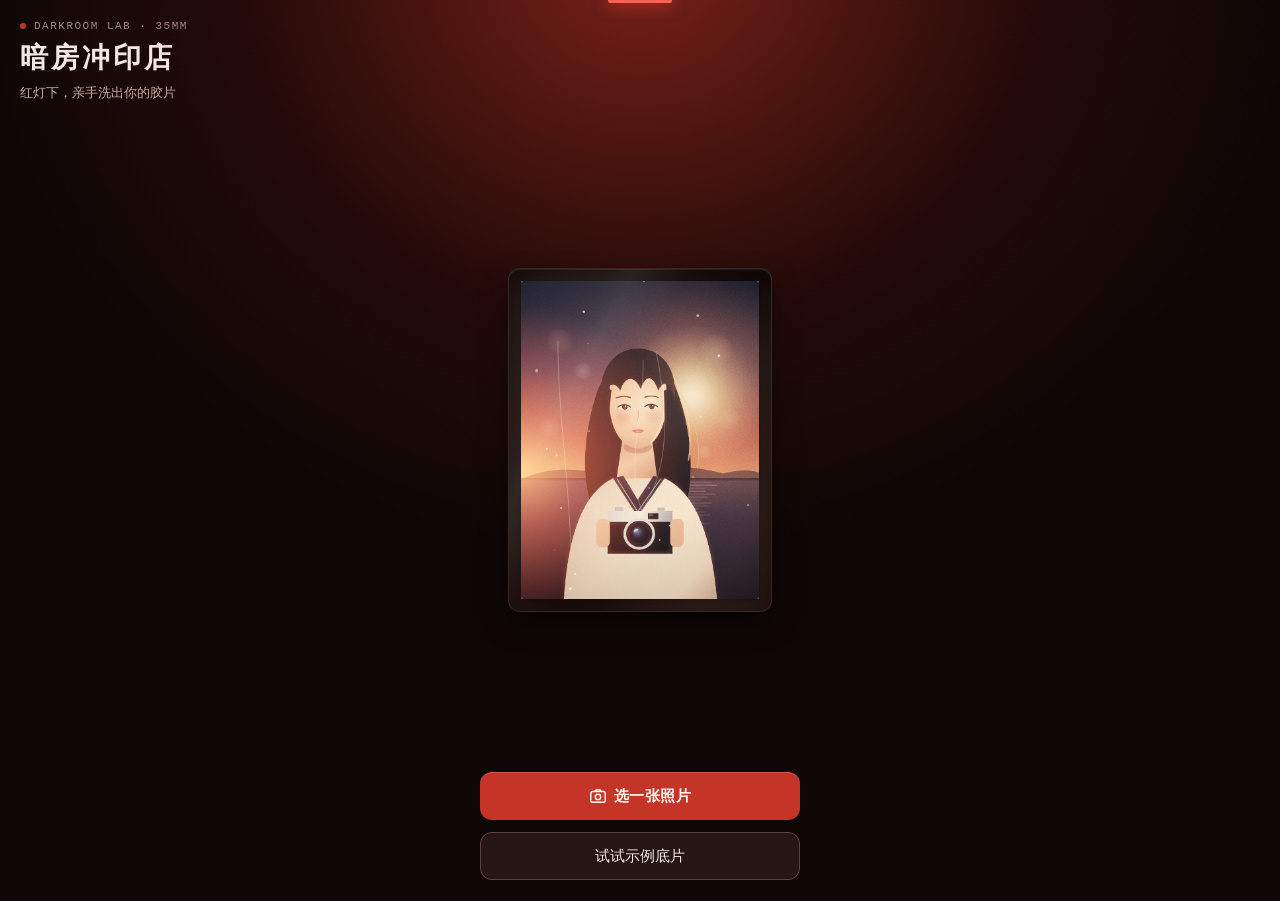
==== commit 7c4c4c07: "feat(darkroom): 完善底片裁剪、小卡构图与出片效果 加入胶片画幅和小卡同框，支持翻卡前调整取景与全屏对照底片。小卡独立随机，改进成片的色阶、颗粒和高光光晕，补充本地流体显影性能原型。" ====
--- a/darkroom/index.html
+++ b/darkroom/index.html
@@ -62,6 +62,43 @@
       </div>
     </section>
 
+    <section class="screen screen-crop" id="screen-crop" hidden>
+      <header class="topbar">
+        <h2 class="crop-title" id="crop-title" tabindex="-1">裁剪照片</h2>
+        <p class="hint" id="crop-hint">拖动裁剪框，选好要冲印的范围</p>
+      </header>
+      <div class="crop-stage" id="crop-stage">
+        <div class="crop-frame" id="crop-frame" tabindex="0" role="group" aria-label="裁剪框，可用方向键移动">
+          <div class="crop-box" id="crop-box" aria-hidden="true"></div>
+        </div>
+      </div>
+      <div class="crop-controls">
+        <div class="crop-ratios" id="crop-ratios" role="group" aria-label="裁剪比例">
+          <div class="crop-ratio-presets">
+            <button class="card-bar-btn" type="button" data-ratio="original" aria-pressed="true">原图</button>
+            <button class="card-bar-btn" type="button" data-ratio="3:2" aria-pressed="false">
+              <span>35mm 全格 <span class="crop-ratio-number">3:2</span></span>
+            </button>
+            <button class="card-bar-btn" type="button" data-ratio="4:3" aria-pressed="false">
+              <span>35mm 半格 <span class="crop-ratio-number">4:3</span><span class="crop-ratio-match" id="crop-half-card-match" hidden>小卡同框</span></span>
+            </button>
+            <button class="card-bar-btn" type="button" data-ratio="1:1" aria-pressed="false">
+              <span>120 方幅 <span class="crop-ratio-number">1:1</span></span>
+            </button>
+          </div>
+          <button class="card-bar-btn crop-card-ratio" id="crop-card-ratio" type="button" data-ratio="card" aria-pressed="false" hidden>
+            小卡同框 · 3:4 竖幅
+          </button>
+        </div>
+        <label class="crop-zoom">放大 <input id="crop-zoom" type="range" min="1" max="3" step="0.01" value="1"></label>
+        <div class="crop-actions">
+          <button class="btn btn-ghost" id="crop-cancel" type="button">返回</button>
+          <button class="btn btn-primary" id="crop-apply" type="button">用这张底片</button>
+        </div>
+        <p class="status" id="crop-status" role="status"></p>
+      </div>
+    </section>
+
     <!-- 显影 -->
     <section class="screen screen-develop" id="screen-develop" hidden>
       <header class="topbar">
@@ -203,7 +240,7 @@
           <svg viewBox="0 0 20 20" width="15" height="15" aria-hidden="true">
             <path d="M12.5 4.5L7 10l5.5 5.5" fill="none" stroke="currentColor" stroke-width="1.8" stroke-linecap="round" stroke-linejoin="round"/>
           </svg>
-          <span>返回相纸</span>
+          <span id="close-card-label">返回相纸</span>
         </button>
         <button type="button" class="card-bar-btn card-bar-binder" id="open-binder-card" aria-label="打开暗房卡册">
           <svg viewBox="0 0 20 20" width="14" height="14" aria-hidden="true">
@@ -217,7 +254,7 @@
       </div>
 
       <div class="card-stage" id="card-stage">
-        <div class="card-stage-inner">
+        <div class="card-stage-inner" id="card-stage-inner">
           <div class="holo-scene" id="holo-scene">
             <div class="holo-aura" id="holo-aura" aria-hidden="true"></div>
             <div class="holo-tilt" id="holo-tilt">
@@ -232,7 +269,7 @@
                   </div>
                   <div class="holo-stock">
                     <div class="holo-photo-frame">
-                      <canvas id="card-photo" width="440" height="600"></canvas>
+                      <canvas id="card-photo" width="450" height="600"></canvas>
                     </div>
                     <div class="holo-front-meta">
                       <div class="holo-front-left">
@@ -301,9 +338,14 @@
           </div>
           <p class="card-tip" id="card-tip">点击翻开</p>
         </div>
+        <section class="card-framing" id="card-framing" aria-label="小卡照片构图" hidden>
+          <canvas id="card-framing-canvas" width="360" height="320" tabindex="0" role="group" aria-label="小卡取景，可用方向键移动照片"></canvas>
+          <p class="card-tip">拖动照片，把主体留在框里</p>
+        </section>
       </div>
 
       <div class="card-modal-actions">
+        <button type="button" class="btn btn-ghost" id="card-framing-entry" hidden>调整构图</button>
         <button type="button" class="btn btn-primary is-pending" id="save-card" disabled>存这张小卡</button>
       </div>
     </div>
@@ -337,6 +379,7 @@
             <path d="M5.5 5.5l9 9m0-9l-9 9" fill="none" stroke="currentColor" stroke-width="1.8" stroke-linecap="round"/>
           </svg>
         </button>
+        <button type="button" class="card-bar-btn preview-compare" id="preview-compare" aria-pressed="false">按住看原底片</button>
       </div>
       <div class="preview-stage" id="preview-stage">
         <img class="preview-img" id="preview-img" alt="冲洗出来的照片大图" />
--- a/darkroom/style.css
+++ b/darkroom/style.css
@@ -777,10 +777,10 @@
 .holo-stock {
   position: relative; z-index: 1; width: 100%; height: 100%;
   display: -webkit-box; display: flex; -webkit-box-orient: vertical; flex-direction: column;
-  padding: 10px 10px 0 10px;
+  padding: 3.6% 3.6% 0;
 }
 .holo-photo-frame {
-  position: relative; -webkit-box-flex: 1; flex: 1 1 auto; min-height: 0;
+  position: relative; flex-shrink: 0; padding-top: 133.3333%;
   border-radius: var(--r-sm); overflow: hidden; background: #141010;
   box-shadow: inset 0 0 0 1px rgba(0, 0, 0, 0.22);
 }
@@ -788,7 +788,7 @@
   position: absolute; left: 0; top: 0; width: 100%; height: 100%; display: block;
 }
 .holo-front-meta {
-  height: 44px; flex-shrink: 0;
+  min-height: 0; -webkit-box-flex: 1; flex: 1; overflow: hidden;
   display: -webkit-box; display: flex; -webkit-box-align: center; align-items: center; -webkit-box-pack: justify; justify-content: space-between;
   padding: 2px 3px 0;
   border-top: 1px solid rgba(128, 128, 128, 0.16);
@@ -1273,7 +1273,7 @@
 }
 .pocket-thumb {
   position: absolute; left: 0; top: 0; right: 0; bottom: 0;
-  background-size: cover; background-position: center;
+  background-size: contain; background-position: center; background-repeat: no-repeat;
   opacity: 0.22; pointer-events: none; z-index: 0;
 }
 .pocket-card[data-material="prism"] {
@@ -1369,6 +1369,12 @@
   -webkit-box-pack: center; justify-content: center;
 }
 .preview-close svg { margin-right: 0; }
+.preview-compare {
+  margin-left: 8px;
+  min-height: 44px;
+  touch-action: none;
+}
+.preview-compare[aria-pressed="true"] { box-shadow: inset 0 0 0 1px currentColor; }
 .preview-stage {
   -webkit-box-flex: 1; flex: 1 1 auto; min-height: 0;
   display: -webkit-box; display: flex; -webkit-box-align: center; align-items: center; -webkit-box-pack: center; justify-content: center;
@@ -1387,6 +1393,57 @@
   transition: opacity 0.45s ease;
 }
 .preview-tip.is-faded { opacity: 0; }
+
+.crop-title { margin: 0 0 5px; font-size: 23px; font-family: var(--font-serif); font-weight: 600; }
+.screen-crop .topbar { flex-shrink: 0; }
+.screen-crop .hint { margin: 0; text-align: left; }
+.crop-stage {
+  -webkit-box-flex: 1; flex: 1 1 auto; min-height: 0;
+  display: -webkit-box; display: flex;
+  -webkit-box-align: center; align-items: center;
+  -webkit-box-pack: center; justify-content: center;
+}
+.crop-frame {
+  position: relative; overflow: hidden; max-width: 100%; max-height: 100%;
+  background: #190d0e; touch-action: none; cursor: move;
+}
+.crop-frame:focus { outline: 2px solid var(--accent-red); outline-offset: 3px; }
+.crop-source { display: block; width: 100%; height: 100%; pointer-events: none; }
+.crop-box {
+  position: absolute; z-index: 1; pointer-events: none;
+  border: 2px solid rgba(255, 240, 226, 0.9);
+  box-shadow: 0 0 0 1500px rgba(16, 7, 7, 0.65);
+}
+.crop-controls { flex-shrink: 0; padding: 6px 20px 14px; }
+.crop-ratio-presets, .crop-zoom, .crop-actions {
+  display: -webkit-box; display: flex; -webkit-box-align: center; align-items: center;
+}
+.crop-ratio-presets { -webkit-box-pack: center; justify-content: center; }
+.crop-ratios button + button { margin-left: 6px; }
+.crop-ratios .card-bar-btn {
+  -webkit-box-flex: 1; flex: 1; min-width: 0; padding: 0 4px; font-size: 11px;
+  -webkit-box-pack: center; justify-content: center; text-align: center;
+}
+.crop-ratio-number { display: block; margin-top: 2px; color: var(--text-secondary); }
+.crop-ratio-match { display: block; margin-top: 1px; color: var(--accent-red); font-size: 10px; }
+.crop-ratios .crop-card-ratio { width: 100%; margin-top: 6px; font-size: 13px; }
+.crop-ratios .card-bar-btn[aria-pressed="true"] {
+  background: rgba(243, 116, 96, 0.18); box-shadow: inset 0 0 0 1px var(--accent-red);
+}
+.crop-ratios .card-bar-btn:focus[aria-pressed="true"] { box-shadow: inset 0 0 0 2px var(--accent-red); }
+.crop-zoom { min-height: 44px; padding: 0 4px; color: var(--text-secondary); font-size: 13px; }
+.crop-zoom input { -webkit-box-flex: 1; flex: 1; min-width: 0; margin-left: 10px; accent-color: var(--accent-red); }
+.crop-actions .btn + .btn { margin-left: 8px; }
+.crop-actions .btn { width: auto; -webkit-box-flex: 1; flex: 1; }
+.crop-actions .btn-primary { -webkit-box-flex: 2; flex: 2; }
+.crop-controls .status:empty { display: none; }
+.card-framing { width: 100%; margin: auto 0; text-align: center; padding: 12px 0 4px; }
+.card-framing canvas {
+  display: block; width: 100%; max-width: 360px; height: auto; margin: 0 auto;
+  background: #1b1110; cursor: move; touch-action: none;
+  border-radius: var(--r-sm); box-shadow: 0 0 0 1px var(--border-subtle);
+}
+.card-framing canvas:focus { outline: 2px solid var(--accent-red); outline-offset: 3px; }
 
 @media (max-height: 660px) {
   .topbar { padding: 12px var(--capsule-right) 4px 16px; }
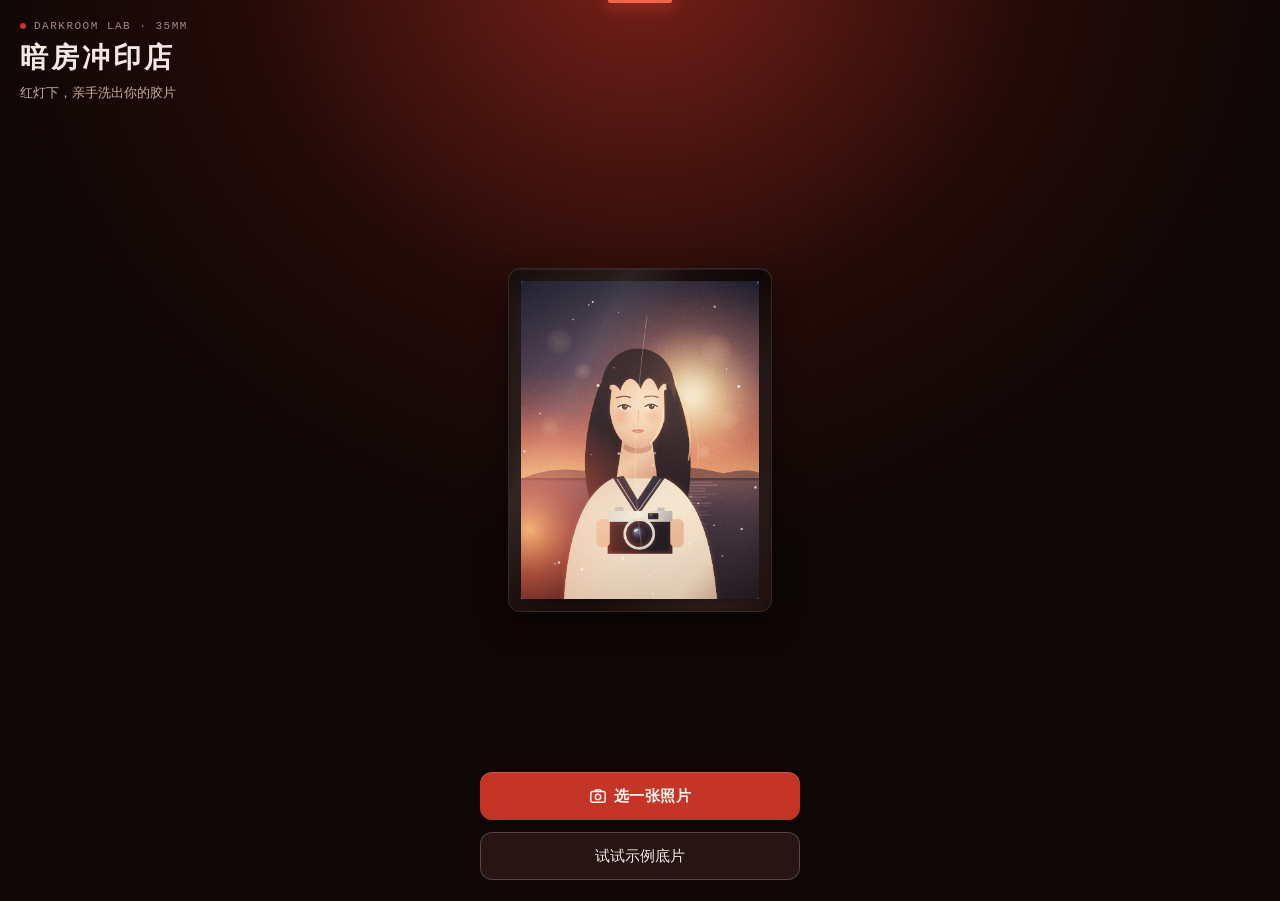
==== commit 494bfbf5: "feat(darkroom): 优化裁剪预览和镭射小卡动效 调整裁剪取景台、相纸排版和全屏对比按钮。为小卡加入实体切边、反光、回弹和照片视差，并提供慢帧和减少动态效果的降级。" ====
--- a/darkroom/index.html
+++ b/darkroom/index.html
@@ -63,36 +63,68 @@
     </section>
 
     <section class="screen screen-crop" id="screen-crop" hidden>
-      <header class="topbar">
-        <h2 class="crop-title" id="crop-title" tabindex="-1">裁剪照片</h2>
-        <p class="hint" id="crop-hint">拖动裁剪框，选好要冲印的范围</p>
+      <header class="crop-bar">
+        <button class="card-bar-btn" id="crop-cancel" type="button" aria-label="返回重选照片">
+          <svg viewBox="0 0 20 20" width="15" height="15" aria-hidden="true">
+            <path d="M12.5 4.5L7 10l5.5 5.5" fill="none" stroke="currentColor" stroke-width="1.8" stroke-linecap="round" stroke-linejoin="round"/>
+          </svg>
+          <span>返回</span>
+        </button>
+        <span class="crop-format-badge" id="crop-format-badge" aria-live="polite">ORIGINAL</span>
+        <h2 class="visually-hidden" id="crop-title" tabindex="-1">裁剪照片</h2>
       </header>
       <div class="crop-stage" id="crop-stage">
         <div class="crop-frame" id="crop-frame" tabindex="0" role="group" aria-label="裁剪框，可用方向键移动">
-          <div class="crop-box" id="crop-box" aria-hidden="true"></div>
+          <div class="crop-box" id="crop-box" aria-hidden="true">
+            <span class="crop-corner cc-tl"></span>
+            <span class="crop-corner cc-tr"></span>
+            <span class="crop-corner cc-bl"></span>
+            <span class="crop-corner cc-br"></span>
+            <span class="crop-grid">
+              <span class="cg-v1"></span>
+              <span class="cg-v2"></span>
+              <span class="cg-h1"></span>
+              <span class="cg-h2"></span>
+              <span class="cg-center"></span>
+            </span>
+          </div>
         </div>
       </div>
       <div class="crop-controls">
+        <p class="crop-hint" id="crop-hint">拖动裁剪框，选好要冲印的范围</p>
         <div class="crop-ratios" id="crop-ratios" role="group" aria-label="裁剪比例">
           <div class="crop-ratio-presets">
-            <button class="card-bar-btn" type="button" data-ratio="original" aria-pressed="true">原图</button>
-            <button class="card-bar-btn" type="button" data-ratio="3:2" aria-pressed="false">
-              <span>35mm 全格 <span class="crop-ratio-number">3:2</span></span>
-            </button>
-            <button class="card-bar-btn" type="button" data-ratio="4:3" aria-pressed="false">
-              <span>35mm 半格 <span class="crop-ratio-number">4:3</span><span class="crop-ratio-match" id="crop-half-card-match" hidden>小卡同框</span></span>
-            </button>
-            <button class="card-bar-btn" type="button" data-ratio="1:1" aria-pressed="false">
-              <span>120 方幅 <span class="crop-ratio-number">1:1</span></span>
-            </button>
-          </div>
-          <button class="card-bar-btn crop-card-ratio" id="crop-card-ratio" type="button" data-ratio="card" aria-pressed="false" hidden>
-            小卡同框 · 3:4 竖幅
-          </button>
-        </div>
-        <label class="crop-zoom">放大 <input id="crop-zoom" type="range" min="1" max="3" step="0.01" value="1"></label>
+            <button class="crop-ratio-btn" type="button" data-ratio="original" aria-pressed="true">
+              <span class="crop-ico crop-ico-orig" aria-hidden="true"></span>
+              <span class="crop-ratio-txt">原图</span>
+            </button>
+            <button class="crop-ratio-btn" type="button" data-ratio="3:2" aria-pressed="false">
+              <span class="crop-ico crop-ico-32" aria-hidden="true"></span>
+              <span class="crop-ratio-txt">全格 <span class="crop-ratio-number">3:2</span></span>
+            </button>
+            <button class="crop-ratio-btn" type="button" data-ratio="4:3" aria-pressed="false">
+              <span class="crop-ico crop-ico-43" aria-hidden="true"></span>
+              <span class="crop-ratio-txt">半格 <span class="crop-ratio-number">4:3</span></span>
+              <span class="crop-ratio-match" id="crop-half-card-match" hidden>小卡同框</span>
+            </button>
+            <button class="crop-ratio-btn" type="button" data-ratio="1:1" aria-pressed="false">
+              <span class="crop-ico crop-ico-11" aria-hidden="true"></span>
+              <span class="crop-ratio-txt">方幅 <span class="crop-ratio-number">1:1</span></span>
+            </button>
+            <button class="crop-ratio-btn crop-card-ratio" id="crop-card-ratio" type="button" data-ratio="card" aria-pressed="false" hidden>
+              <span class="crop-ico crop-ico-card" aria-hidden="true"></span>
+              <span class="crop-ratio-txt">小卡同框</span>
+              <span class="crop-ratio-detail">3:4 竖幅</span>
+            </button>
+          </div>
+        </div>
+        <div class="crop-zoom">
+          <span class="crop-zoom-val" id="crop-zoom-val" aria-hidden="true">1.0×</span>
+          <div class="crop-scrubber">
+            <input id="crop-zoom" type="range" min="1" max="3" step="0.01" value="1" aria-label="放大倍数" />
+          </div>
+        </div>
         <div class="crop-actions">
-          <button class="btn btn-ghost" id="crop-cancel" type="button">返回</button>
           <button class="btn btn-primary" id="crop-apply" type="button">用这张底片</button>
         </div>
         <p class="status" id="crop-status" role="status"></p>
@@ -256,10 +288,25 @@
       <div class="card-stage" id="card-stage">
         <div class="card-stage-inner" id="card-stage-inner">
           <div class="holo-scene" id="holo-scene">
+            <div class="holo-shadow" id="holo-shadow" aria-hidden="true"></div>
             <div class="holo-aura" id="holo-aura" aria-hidden="true"></div>
             <div class="holo-tilt" id="holo-tilt">
               <div class="holo-flipper is-flipped" id="holo-card" tabindex="0" role="button" aria-label="暗房镭射小卡，轻点翻开或翻转，拖动倾斜赏光">
-                <!-- 正面：厚卡纸底板 + 差异化烫箔包边 + 内嵌照片窗 + 收藏卡微缩印刷 -->
+                <!-- 10px 实体厚卡切边（仅在翻面经过侧面时显示，静止零合成开销） -->
+                <div class="holo-edges" id="holo-edges" aria-hidden="true">
+                  <span class="holo-edge-slice es-1"></span>
+                  <span class="holo-edge-slice es-2"></span>
+                  <span class="holo-edge-slice es-3"></span>
+                  <span class="holo-edge-slice es-4"></span>
+                  <span class="holo-edge-slice es-5"></span>
+                  <span class="holo-edge-slice es-6"></span>
+                  <span class="holo-edge-slice es-7"></span>
+                  <span class="holo-edge-slice es-8"></span>
+                  <span class="holo-edge-slice es-9"></span>
+                  <span class="holo-edge-slice es-10"></span>
+                </div>
+
+                <!-- 正面：厚卡纸底板、烫箔包边、照片窗和动态反光 -->
                 <div class="holo-face holo-front" id="holo-front" data-material="rainbow">
                   <div class="holo-trim" aria-hidden="true">
                     <span class="trim-corner trim-tl"></span>
@@ -284,15 +331,18 @@
                   </div>
                   <div class="holo-fx" id="holo-fx" aria-hidden="true">
                     <div class="holo-foil"></div>
-                    <div class="holo-glare"></div>
+                    <div class="holo-glare" id="holo-glare"></div>
+                    <div class="holo-rim" id="holo-rim"></div>
                     <div class="holo-edge"></div>
                   </div>
                 </div>
 
-                <!-- 背面：全系列统一暗房图腾 × 实体相纸背印（不剧透材质与稀有度） -->
+                <!-- 背面：全系列统一暗房图腾 × 多层光圈视差景深（不剧透材质与稀有度） -->
                 <div class="holo-face holo-back" id="holo-back">
-                  <div class="holo-back-watermark" aria-hidden="true"></div>
+                  <div class="holo-back-watermark" id="holo-back-watermark" aria-hidden="true"></div>
                   <div class="holo-back-shine" id="holo-back-shine" aria-hidden="true"></div>
+                  <div class="holo-back-glare" id="holo-back-glare" aria-hidden="true"></div>
+                  <div class="holo-back-rim" id="holo-back-rim" aria-hidden="true"></div>
                   <div class="holo-back-outer-frame" aria-hidden="true"></div>
                   <div class="holo-back-inner-frame" aria-hidden="true">
                     <span class="reg-mark reg-tl"></span>
@@ -305,19 +355,25 @@
                     <div class="holo-back-emblem" aria-hidden="true">
                       <span class="emblem-en">DARKROOM LAB</span>
                       <svg class="emblem-svg" viewBox="0 0 120 120" width="96" height="96">
-                        <circle cx="60" cy="60" r="52" fill="none" stroke="currentColor" stroke-width="0.9" opacity="0.45"/>
-                        <circle cx="60" cy="60" r="46" fill="none" stroke="currentColor" stroke-width="0.7" stroke-dasharray="2 3.5" opacity="0.5"/>
-                        <circle cx="60" cy="60" r="34" fill="none" stroke="currentColor" stroke-width="1" opacity="0.68"/>
-                        <g stroke="currentColor" stroke-width="0.9" opacity="0.62" fill="none">
+                        <g id="emblem-outer">
+                          <circle cx="60" cy="60" r="52" fill="none" stroke="currentColor" stroke-width="0.9" opacity="0.45"/>
+                          <circle cx="60" cy="60" r="34" fill="none" stroke="currentColor" stroke-width="1" opacity="0.68"/>
+                        </g>
+                        <g id="emblem-dash">
+                          <circle cx="60" cy="60" r="46" fill="none" stroke="currentColor" stroke-width="0.75" stroke-dasharray="2 3.5" opacity="0.54"/>
+                        </g>
+                        <g id="emblem-blades" stroke="currentColor" stroke-width="0.9" opacity="0.62" fill="none">
                           <line x1="60" y1="26" x2="82" y2="54"/>
                           <line x1="89.4" y1="43" x2="71" y2="75"/>
                           <line x1="89.4" y1="77" x2="54" y2="82"/>
                           <line x1="60" y1="94" x2="38" y2="66"/>
                           <line x1="30.6" y1="77" x2="49" y2="45"/>
                           <line x1="30.6" y1="43" x2="66" y2="38"/>
+                          <circle cx="60" cy="60" r="11" fill="none" stroke="currentColor" stroke-width="0.9" opacity="0.65"/>
                         </g>
-                        <circle cx="60" cy="60" r="11" fill="none" stroke="currentColor" stroke-width="0.9" opacity="0.65"/>
-                        <circle cx="60" cy="60" r="3.6" fill="#d84534"/>
+                        <g id="emblem-core">
+                          <circle cx="60" cy="60" r="3.6" fill="#d84534"/>
+                        </g>
                       </svg>
                       <span class="emblem-cn">暗房冲印店</span>
                     </div>
@@ -339,7 +395,7 @@
           <p class="card-tip" id="card-tip">点击翻开</p>
         </div>
         <section class="card-framing" id="card-framing" aria-label="小卡照片构图" hidden>
-          <canvas id="card-framing-canvas" width="360" height="320" tabindex="0" role="group" aria-label="小卡取景，可用方向键移动照片"></canvas>
+          <canvas id="card-framing-canvas" width="360" height="350" tabindex="0" role="group" aria-label="小卡取景，可用方向键移动照片"></canvas>
           <p class="card-tip">拖动照片，把主体留在框里</p>
         </section>
       </div>
@@ -379,12 +435,21 @@
             <path d="M5.5 5.5l9 9m0-9l-9 9" fill="none" stroke="currentColor" stroke-width="1.8" stroke-linecap="round"/>
           </svg>
         </button>
-        <button type="button" class="card-bar-btn preview-compare" id="preview-compare" aria-pressed="false">按住看原底片</button>
+        <span class="preview-raw-badge" id="preview-raw-badge" aria-hidden="true">RAW · 原底片</span>
       </div>
       <div class="preview-stage" id="preview-stage">
         <img class="preview-img" id="preview-img" alt="冲洗出来的照片大图" />
       </div>
-      <p class="preview-tip" id="preview-tip" aria-hidden="true">轻点退出</p>
+      <div class="preview-footer">
+        <button type="button" class="card-bar-btn preview-compare" id="preview-compare" aria-pressed="false">
+          <svg viewBox="0 0 20 20" width="15" height="15" aria-hidden="true">
+            <rect x="3" y="4" width="14" height="12" rx="2" fill="none" stroke="currentColor" stroke-width="1.5"/>
+            <line x1="10" y1="4" x2="10" y2="16" stroke="currentColor" stroke-width="1.5"/>
+          </svg>
+          <span>按住看原底片</span>
+        </button>
+        <p class="preview-tip" id="preview-tip" aria-hidden="true">轻点退出</p>
+      </div>
     </div>
   </div>
 
--- a/darkroom/style.css
+++ b/darkroom/style.css
@@ -289,11 +289,16 @@
    ================================================================ */
 .steps {
   list-style: none; display: -webkit-box; display: flex; -webkit-box-align: center; align-items: center;
-  font-size: 13px; color: var(--text-muted);
+  font-size: 12px; letter-spacing: 0.4px; color: var(--text-muted);
 }
 .steps li {
   display: -webkit-box; display: flex; -webkit-box-align: center; align-items: center;
-  margin-right: 16px; position: relative;
+  position: relative;
+}
+.steps li + li { margin-left: 10px; }
+.steps li + li::before {
+  content: ""; display: inline-block; width: 12px; height: 1px;
+  margin-right: 10px; background: var(--border-subtle);
 }
 .step-num {
   font-family: var(--font-mono);
@@ -646,10 +651,21 @@
 }
 #save-card.is-pending { opacity: 0; pointer-events: none; }
 
-/* 3D 场景、入场、分级揭晓光晕 */
+/* 3D 场景、地面落影、入场、分级揭晓光晕 */
 .holo-scene {
-  position: relative; width: 248px;
-  -webkit-perspective: 900px; perspective: 900px;
+  position: relative; width: 248px; overflow: visible;
+  -webkit-perspective: 1600px; perspective: 1600px;
+}
+.holo-shadow {
+  position: absolute; left: 8%; bottom: -32px; width: 84%; height: 64px;
+  pointer-events: none; z-index: 0; will-change: transform;
+  background: radial-gradient(
+    ellipse at 50% 50%,
+    rgba(0, 0, 0, 0.58) 0%,
+    rgba(0, 0, 0, 0.34) 32%,
+    rgba(0, 0, 0, 0.10) 62%,
+    rgba(0, 0, 0, 0) 76%
+  );
 }
 .holo-scene.is-entering {
   -webkit-animation: cardEnter 0.32s var(--ease-out) both;
@@ -720,17 +736,16 @@
 }
 
 .holo-tilt {
-  position: relative; width: 100%; padding-top: 154.55%; /* 85 / 55 */
+  position: relative; z-index: 1; width: 100%; padding-top: 154.55%; /* 85 / 55 */
   -webkit-transform-style: preserve-3d; transform-style: preserve-3d;
   will-change: transform;
 }
 .holo-flipper {
   position: absolute; left: 0; top: 0; right: 0; bottom: 0;
   -webkit-transform-style: preserve-3d; transform-style: preserve-3d;
-  -webkit-transition: -webkit-transform 0.60s var(--ease-out);
-  transition: transform 0.60s var(--ease-out);
   cursor: pointer; touch-action: none; outline: none;
   border-radius: var(--r-md);
+  will-change: transform;
 }
 .holo-flipper.is-instant {
   -webkit-transition: none !important; transition: none !important;
@@ -742,28 +757,58 @@
   -webkit-transform: rotateY(180deg);
   transform: rotateY(180deg);
 }
-/* 揭晓前的蓄力：卡微微抬起、收紧，停留时长由稀有度决定 */
+/* 揭晓前的蓄力：在无 JS 物理接管时的基础回退 */
 .holo-flipper.is-charging {
-  -webkit-transition: -webkit-transform 0.3s var(--ease-out);
-  transition: transform 0.3s var(--ease-out);
   -webkit-transform: rotateY(180deg) translateZ(18px) scale(0.97);
   transform: rotateY(180deg) translateZ(18px) scale(0.97);
 }
+
+/* 10px 实体卡厚切边（10 层切片，仅在翻面经过侧面时显现，揭晓前统一暗房中性色） */
+.holo-edges {
+  position: absolute; left: 0; top: 0; right: 0; bottom: 0;
+  -webkit-transform-style: preserve-3d; transform-style: preserve-3d;
+  pointer-events: none; display: none;
+}
+.holo-edges.is-showing { display: block; }
+.holo-edge-slice {
+  position: absolute; left: 0; top: 0; right: 0; bottom: 0;
+  border-radius: var(--r-md);
+  background: #2a1c19;
+  box-shadow: inset 0 0 0 1px rgba(255, 232, 214, 0.08);
+}
+.holo-edges.is-revealed[data-material="prism"] .holo-edge-slice { background: #1a2a8a; }
+.holo-edges.is-revealed[data-material="rainbow"] .holo-edge-slice { background: #2a2c35; }
+.holo-edges.is-revealed[data-material="pearl"] .holo-edge-slice { background: #e6e2f2; }
+.holo-edges.is-revealed[data-material="sparkle"] .holo-edge-slice { background: #1a2048; }
+.holo-edges.is-revealed[data-material="chrome"] .holo-edge-slice { background: #b4b8c2; }
+.holo-edges.is-revealed[data-material="etched"] .holo-edge-slice { background: #1b1b1e; }
+
+.es-1  { -webkit-transform: translateZ(-4.5px); transform: translateZ(-4.5px); }
+.es-2  { -webkit-transform: translateZ(-3.5px); transform: translateZ(-3.5px); }
+.es-3  { -webkit-transform: translateZ(-2.5px); transform: translateZ(-2.5px); }
+.es-4  { -webkit-transform: translateZ(-1.5px); transform: translateZ(-1.5px); }
+.es-5  { -webkit-transform: translateZ(-0.5px); transform: translateZ(-0.5px); }
+.es-6  { -webkit-transform: translateZ(0.5px);  transform: translateZ(0.5px); }
+.es-7  { -webkit-transform: translateZ(1.5px);  transform: translateZ(1.5px); }
+.es-8  { -webkit-transform: translateZ(2.5px);  transform: translateZ(2.5px); }
+.es-9  { -webkit-transform: translateZ(3.5px);  transform: translateZ(3.5px); }
+.es-10 { -webkit-transform: translateZ(4.5px);  transform: translateZ(4.5px); }
 
 .holo-face {
   position: absolute; left: 0; top: 0; right: 0; bottom: 0;
   border-radius: var(--r-md); overflow: hidden;
   -webkit-backface-visibility: hidden; backface-visibility: hidden;
-  box-shadow: 0 20px 40px rgba(0, 0, 0, 0.56);
+  box-shadow: 0 10px 28px rgba(0, 0, 0, 0.44);
 }
 
 /* ================================================================
-   正面：L0 实体厚卡纸 + 差异化烫箔内框 + L1 照片窗 + 微缩印刷
+   正面：实体厚卡纸、烫箔内框、照片窗和微缩印刷
    ================================================================ */
 .holo-front {
   background: #f4efe6;
   color: #2b211c;
-  -webkit-transform: rotateY(0deg); transform: rotateY(0deg);
+  -webkit-transform: rotateY(0deg) translateZ(5px);
+  transform: rotateY(0deg) translateZ(5px);
 }
 
 /* 烫箔/压凹内框（4px 内缩，与 12px 外圆角形成 8px 同心圆角） */
@@ -786,6 +831,8 @@
 }
 .holo-photo-frame canvas {
   position: absolute; left: 0; top: 0; width: 100%; height: 100%; display: block;
+  -webkit-transform: scale(1.09); transform: scale(1.09);
+  will-change: transform;
 }
 .holo-front-meta {
   min-height: 0; -webkit-box-flex: 1; flex: 1; overflow: hidden;
@@ -892,20 +939,77 @@
    L2 + L3 + L4 镭射特效层（主体避让：柔和混合、绝不遮挡人物面部）
    ================================================================ */
 .holo-fx {
-  --px: 50%; --py: 50%; --bgx: 50%; --bgy: 50%; --hyp: 0;
+  --px: 34%; --py: 22%; --bgx: 42%; --bgy: 36%; --hyp: 0;
   --prism-tex: none;
   position: absolute; left: 0; top: 0; right: 0; bottom: 0;
+  border-radius: var(--r-md); overflow: hidden;
   pointer-events: none; z-index: 4;
 }
-.holo-foil, .holo-glare, .holo-edge {
+.holo-foil, .holo-rim, .holo-edge {
   position: absolute; left: 0; top: 0; right: 0; bottom: 0;
   border-radius: var(--r-md);
 }
+/* 2x 尺寸 GPU 合成反光层：只靠 transform: translate3d 跟随光点，避免重绘 */
+.holo-glare {
+  position: absolute; left: -50%; top: -50%; width: 200%; height: 200%;
+  background-image: radial-gradient(
+    circle at 50% 50%,
+    rgba(255, 255, 255, 0.46) 0%,
+    rgba(255, 255, 255, 0.14) 24%,
+    rgba(0, 0, 0, 0) 56%,
+    rgba(0, 0, 0, 0.22) 86%
+  );
+  mix-blend-mode: overlay;
+  opacity: 0.35;
+  will-change: transform, opacity;
+}
+.holo-front[data-material="pearl"] .holo-glare,
+.holo-front[data-material="chrome"] .holo-glare {
+  background-image: radial-gradient(
+    circle at 50% 50%,
+    rgba(255, 255, 255, 0.62) 0%,
+    rgba(255, 255, 255, 0.14) 28%,
+    rgba(0, 0, 0, 0) 60%,
+    rgba(0, 0, 0, 0.14) 90%
+  );
+  mix-blend-mode: soft-light;
+}
+/* 动态 1.5px 游走边光（内联 SVG 镂空遮罩，兼容 Chrome 61，随光自然明灭） */
+.holo-rim, .holo-back-rim { display: none; }
+@supports ((-webkit-mask-image: linear-gradient(#fff, #fff)) or (mask-image: linear-gradient(#fff, #fff))) {
+  .holo-rim, .holo-back-rim { display: block; }
+}
+.holo-rim {
+  background-image:
+    radial-gradient(circle at var(--px) var(--py), rgba(255, 255, 255, 0.62) 0%, rgba(255, 255, 255, 0.16) 24%, rgba(255, 255, 255, 0) 44%),
+    linear-gradient(rgba(255, 255, 255, 0.06), rgba(255, 255, 255, 0.06));
+  -webkit-mask-image: url("data:image/svg+xml,%3Csvg xmlns='http://www.w3.org/2000/svg' viewBox='0 0 220 340' preserveAspectRatio='none'%3E%3Crect x='1' y='1' width='218' height='338' rx='10.6' ry='10.6' fill='none' stroke='%23ffffff' stroke-width='2.2'/%3E%3C/svg%3E");
+  mask-image: url("data:image/svg+xml,%3Csvg xmlns='http://www.w3.org/2000/svg' viewBox='0 0 220 340' preserveAspectRatio='none'%3E%3Crect x='1' y='1' width='218' height='338' rx='10.6' ry='10.6' fill='none' stroke='%23ffffff' stroke-width='2.2'/%3E%3C/svg%3E");
+  -webkit-mask-size: 100% 100%;
+  mask-size: 100% 100%;
+  -webkit-mask-repeat: no-repeat;
+  mask-repeat: no-repeat;
+  opacity: 0.6;
+}
+.holo-front[data-material="prism"] .holo-rim {
+  background-image:
+    radial-gradient(circle at var(--px) var(--py), rgba(175, 228, 255, 0.88) 0%, rgba(150, 210, 255, 0.24) 26%, rgba(175, 228, 255, 0) 46%),
+    linear-gradient(rgba(160, 215, 255, 0.08), rgba(160, 215, 255, 0.08));
+}
+.holo-front[data-material="pearl"] .holo-rim {
+  background-image:
+    radial-gradient(circle at var(--px) var(--py), rgba(255, 255, 255, 0.92) 0%, rgba(255, 255, 255, 0.22) 26%, rgba(255, 255, 255, 0) 46%),
+    linear-gradient(rgba(60, 50, 120, 0.06), rgba(60, 50, 120, 0.06));
+}
+.holo-front[data-material="chrome"] .holo-rim {
+  background-image:
+    radial-gradient(circle at var(--px) var(--py), rgba(255, 255, 255, 0.95) 0%, rgba(255, 255, 255, 0.26) 28%, rgba(255, 255, 255, 0) 46%),
+    linear-gradient(rgba(255, 255, 255, 0.16), rgba(255, 255, 255, 0.16));
+}
 .holo-edge {
   box-shadow:
-    inset 0 0 0 1px rgba(255, 255, 255, 0.32),
-    inset 0 1.5px 0 rgba(255, 255, 255, 0.48),
-    inset 0 -2px 0 rgba(0, 0, 0, 0.28);
+    inset 0 1px 0 rgba(255, 255, 255, 0.28),
+    inset 0 -1.5px 0 rgba(0, 0, 0, 0.26);
 }
 
 /* --- 1. prism（棱镜：中心避让碎冰纹理 + screen 柔和折射，保住人像主体通透） --- */
@@ -929,15 +1033,6 @@
   mix-blend-mode: screen;
   opacity: calc(0.18 + var(--hyp) * 0.42);
 }
-.holo-front[data-material="prism"] .holo-glare {
-  background-image: radial-gradient(
-    circle at var(--px) var(--py),
-    rgba(220, 248, 255, 0.28) 0%,
-    rgba(110, 185, 255, 0.12) 26%,
-    rgba(0, 0, 0, 0) 60%
-  );
-  mix-blend-mode: screen;
-}
 .holo-front[data-material="prism"] .holo-edge {
   box-shadow:
     inset 0 0 0 1.5px rgba(132, 214, 255, 0.66),
@@ -965,17 +1060,6 @@
   mix-blend-mode: screen;
   opacity: calc(0.14 + var(--hyp) * 0.36);
 }
-.holo-front[data-material="rainbow"] .holo-glare {
-  background-image: linear-gradient(
-    122deg,
-    rgba(255, 255, 255, 0) 38%,
-    rgba(255, 255, 255, 0.22) 50%,
-    rgba(255, 255, 255, 0) 62%
-  );
-  background-size: 240% 240%;
-  background-position: var(--bgx) var(--bgy);
-  mix-blend-mode: soft-light;
-}
 
 /* --- 3. sparkle（闪粉：细腻微粒星尘） --- */
 .holo-front[data-material="sparkle"] .holo-foil {
@@ -988,15 +1072,6 @@
   mask-image: radial-gradient(circle at var(--px) var(--py), rgba(0, 0, 0, 0.92) 0%, rgba(0, 0, 0, 0.55) 32%, rgba(0, 0, 0, 0.12) 68%);
   mix-blend-mode: screen;
   opacity: calc(0.24 + var(--hyp) * 0.44);
-}
-.holo-front[data-material="sparkle"] .holo-glare {
-  background-image: radial-gradient(
-    circle at var(--px) var(--py),
-    rgba(255, 224, 176, 0.24) 0%,
-    rgba(255, 168, 128, 0.10) 32%,
-    rgba(0, 0, 0, 0) 64%
-  );
-  mix-blend-mode: screen;
 }
 .holo-front[data-material="sparkle"] .holo-edge {
   box-shadow:
@@ -1020,18 +1095,6 @@
   mix-blend-mode: soft-light;
   opacity: calc(0.22 + var(--hyp) * 0.34);
 }
-.holo-front[data-material="pearl"] .holo-glare {
-  background-image: linear-gradient(
-    120deg,
-    rgba(255, 255, 255, 0) 34%,
-    rgba(255, 252, 248, 0.30) 50%,
-    rgba(255, 255, 255, 0) 66%
-  );
-  background-size: 260% 260%;
-  background-position: var(--bgx) var(--bgy);
-  mix-blend-mode: screen;
-  opacity: calc(0.16 + var(--hyp) * 0.28);
-}
 .holo-front[data-material="pearl"] .holo-edge {
   box-shadow:
     inset 0 0 0 1.5px rgba(255, 252, 246, 0.78),
@@ -1047,15 +1110,6 @@
   mask-image: radial-gradient(circle at var(--px) var(--py), rgba(0, 0, 0, 0.85) 0%, rgba(0, 0, 0, 0.45) 18%, rgba(0, 0, 0, 0) 40%);
   mix-blend-mode: screen;
   opacity: calc(0.10 + var(--hyp) * 0.56);
-}
-.holo-front[data-material="etched"] .holo-glare {
-  background-image: radial-gradient(
-    circle at var(--px) var(--py),
-    rgba(224, 236, 252, 0.26) 0%,
-    rgba(182, 198, 222, 0.10) 24%,
-    rgba(0, 0, 0, 0) 48%
-  );
-  mix-blend-mode: screen;
 }
 .holo-front[data-material="etched"] .holo-edge {
   box-shadow:
@@ -1079,15 +1133,6 @@
   mix-blend-mode: screen;
   opacity: calc(0.16 + var(--hyp) * 0.44);
 }
-.holo-front[data-material="chrome"] .holo-glare {
-  background-image: radial-gradient(
-    circle at var(--px) var(--py),
-    rgba(255, 255, 255, 0.28) 0%,
-    rgba(218, 228, 242, 0.10) 24%,
-    rgba(0, 0, 0, 0) 54%
-  );
-  mix-blend-mode: screen;
-}
 .holo-front[data-material="chrome"] .holo-edge {
   box-shadow:
     inset 0 0 0 1.5px rgba(246, 250, 255, 0.86),
@@ -1108,11 +1153,21 @@
 .card-modal.is-low-perf .holo-front[data-material="prism"] .holo-foil {
   background-image: linear-gradient(135deg, rgba(40, 120, 255, 0.35), rgba(190, 96, 255, 0.30), rgba(255, 218, 92, 0.22)) !important;
 }
+.card-modal.is-low-perf .holo-edges,
+.card-modal.is-low-perf .holo-shadow,
+.card-modal.is-low-perf .holo-rim,
+.card-modal.is-low-perf .holo-back-rim,
+.card-modal.is-low-perf .holo-back-glare { display: none !important; }
+.card-modal.is-low-perf .holo-front { -webkit-transform: rotateY(0deg); transform: rotateY(0deg); }
+.card-modal.is-low-perf .holo-back { -webkit-transform: rotateY(180deg); transform: rotateY(180deg); }
+.card-modal.is-low-perf .holo-photo-frame canvas,
+.card-modal.is-low-perf .holo-back-watermark,
+.card-modal.is-low-perf .emblem-svg g { -webkit-transform: none !important; transform: none !important; }
 .card-modal.is-low-perf .holo-glare {
+  left: 0; top: 0; width: 100%; height: 100%;
+  -webkit-transform: none !important; transform: none !important;
   mix-blend-mode: normal !important;
-  background-image: linear-gradient(125deg, rgba(255, 255, 255, 0) 32%, rgba(255, 255, 255, 0.18) 50%, rgba(255, 255, 255, 0) 68%) !important;
-  background-position: 50% 50% !important;
-  background-size: 100% 100% !important;
+  background-image: linear-gradient(125deg, rgba(255, 255, 255, 0) 32%, rgba(255, 255, 255, 0.16) 50%, rgba(255, 255, 255, 0) 68%) !important;
   opacity: 0.45 !important;
 }
 .card-modal.is-low-perf .holo-back-shine { background-image: none !important; }
@@ -1121,22 +1176,24 @@
    统一卡背：暗房暖褐黑卡纸 + 相纸斜向品牌水印 + 对称光圈徽章 + 喷码
    ================================================================ */
 .holo-back {
+  --px: 66%; --py: 22%;
   background: linear-gradient(160deg, #1f1614 0%, #120b0a 100%);
   color: #dec8ba;
-  -webkit-transform: rotateY(180deg); transform: rotateY(180deg);
+  -webkit-transform: rotateY(180deg) translateZ(5px);
+  transform: rotateY(180deg) translateZ(5px);
   box-shadow:
-    inset 0 0 0 1px rgba(235, 204, 184, 0.22),
-    inset 0 1.5px 0 rgba(255, 232, 214, 0.22),
-    inset 0 -2px 0 rgba(0, 0, 0, 0.55),
-    0 20px 40px rgba(0, 0, 0, 0.56);
+    inset 0 1px 0 rgba(255, 232, 214, 0.18),
+    inset 0 -1.5px 0 rgba(0, 0, 0, 0.45),
+    0 10px 28px rgba(0, 0, 0, 0.44);
 }
 .holo-back-watermark {
-  position: absolute; left: 0; top: 0; right: 0; bottom: 0; pointer-events: none; z-index: 1;
-  background-image: url("data:image/svg+xml,%3Csvg xmlns='http://www.w3.org/2000/svg' width='160' height='72' viewBox='0 0 160 72'%3E%3Cg transform='rotate(-18 80 36)' fill='%23f2ded0' fill-opacity='0.05' font-family='monospace' font-size='7' letter-spacing='1.5'%3E%3Ctext x='6' y='24'%3EDARKROOM LAB · 35MM%3C/text%3E%3Ctext x='24' y='56'%3ESAFETY FILM PAPER%3C/text%3E%3C/g%3E%3C/svg%3E");
+  position: absolute; left: -14px; top: -14px; right: -14px; bottom: -14px;
+  pointer-events: none; z-index: 1; will-change: transform;
+  background-image: url("data:image/svg+xml,%3Csvg xmlns='http://www.w3.org/2000/svg' width='160' height='72' viewBox='0 0 160 72'%3E%3Cg transform='rotate(-18 80 36)' fill='%23f2ded0' fill-opacity='0.055' font-family='monospace' font-size='7' letter-spacing='1.5'%3E%3Ctext x='6' y='24'%3EDARKROOM LAB · 35MM%3C/text%3E%3Ctext x='24' y='56'%3ESAFETY FILM PAPER%3C/text%3E%3C/g%3E%3C/svg%3E");
   background-size: 160px 72px;
 }
 .holo-back-shine {
-  --px: 50%; --py: 50%;
+  --px: 66%; --py: 22%;
   position: absolute; left: 0; top: 0; right: 0; bottom: 0; z-index: 2;
   background-image: linear-gradient(
     130deg,
@@ -1148,6 +1205,34 @@
   background-position: var(--px) var(--py);
   pointer-events: none;
 }
+.holo-back-glare {
+  position: absolute; left: -50%; top: -50%; width: 200%; height: 200%; z-index: 4;
+  pointer-events: none;
+  background-image: radial-gradient(
+    circle at 50% 50%,
+    rgba(255, 236, 220, 0.24) 0%,
+    rgba(255, 226, 206, 0.08) 26%,
+    rgba(0, 0, 0, 0) 56%,
+    rgba(0, 0, 0, 0.20) 86%
+  );
+  mix-blend-mode: overlay;
+  opacity: 0.35;
+  will-change: transform, opacity;
+}
+.holo-back-rim {
+  position: absolute; left: 0; top: 0; right: 0; bottom: 0; z-index: 4;
+  border-radius: var(--r-md); pointer-events: none;
+  background-image:
+    radial-gradient(circle at var(--px) var(--py), rgba(255, 230, 212, 0.52) 0%, rgba(255, 224, 204, 0.14) 24%, rgba(255, 224, 204, 0) 44%),
+    linear-gradient(rgba(235, 204, 184, 0.12), rgba(235, 204, 184, 0.12));
+  -webkit-mask-image: url("data:image/svg+xml,%3Csvg xmlns='http://www.w3.org/2000/svg' viewBox='0 0 220 340' preserveAspectRatio='none'%3E%3Crect x='1' y='1' width='218' height='338' rx='10.6' ry='10.6' fill='none' stroke='%23ffffff' stroke-width='2.2'/%3E%3C/svg%3E");
+  mask-image: url("data:image/svg+xml,%3Csvg xmlns='http://www.w3.org/2000/svg' viewBox='0 0 220 340' preserveAspectRatio='none'%3E%3Crect x='1' y='1' width='218' height='338' rx='10.6' ry='10.6' fill='none' stroke='%23ffffff' stroke-width='2.2'/%3E%3C/svg%3E");
+  -webkit-mask-size: 100% 100%;
+  mask-size: 100% 100%;
+  -webkit-mask-repeat: no-repeat;
+  mask-repeat: no-repeat;
+  opacity: 0.6;
+}
 .holo-back-outer-frame {
   position: absolute; left: 8px; top: 8px; right: 8px; bottom: 8px; z-index: 2;
   border-radius: var(--r-sm); border: 1px solid rgba(226, 194, 170, 0.22);
@@ -1186,7 +1271,7 @@
   font-family: var(--font-mono);
   font-size: 10px; letter-spacing: 2.5px; opacity: 0.78; margin-bottom: 10px;
 }
-.emblem-svg { display: block; }
+.emblem-svg { display: block; overflow: visible; }
 .emblem-cn {
   font-family: var(--font-serif);
   font-size: 16px; letter-spacing: 5px; color: #f5e8e0;
@@ -1369,81 +1454,275 @@
   -webkit-box-pack: center; justify-content: center;
 }
 .preview-close svg { margin-right: 0; }
-.preview-compare {
-  margin-left: 8px;
-  min-height: 44px;
-  touch-action: none;
-}
-.preview-compare[aria-pressed="true"] { box-shadow: inset 0 0 0 1px currentColor; }
+.preview-raw-badge {
+  margin-left: 10px; padding: 4px 10px; border-radius: var(--r-pill);
+  font-family: var(--font-mono); font-size: 11px; letter-spacing: 0.8px;
+  color: #fff6ed; background: rgba(196, 52, 39, 0.88);
+  border: 1px solid rgba(255, 210, 195, 0.28);
+  opacity: 0; pointer-events: none;
+  -webkit-transform: translateY(-2px); transform: translateY(-2px);
+  -webkit-transition: opacity 0.18s ease, -webkit-transform 0.18s ease;
+  transition: opacity 0.18s ease, transform 0.18s ease;
+}
+.preview-modal.is-comparing .preview-raw-badge {
+  opacity: 1; -webkit-transform: translateY(0); transform: translateY(0);
+}
 .preview-stage {
   -webkit-box-flex: 1; flex: 1 1 auto; min-height: 0;
   display: -webkit-box; display: flex; -webkit-box-align: center; align-items: center; -webkit-box-pack: center; justify-content: center;
-  padding: 12px 16px;
+  padding: 8px 16px;
 }
 .preview-img {
   display: block; max-width: 100%; max-height: 100%; width: auto; height: auto;
   border-radius: var(--r-paper);
   box-shadow: 0 20px 48px rgba(0, 0, 0, 0.65);
 }
+.preview-footer {
+  flex-shrink: 0; padding: 6px 20px 18px;
+  display: -webkit-box; display: flex; -webkit-box-orient: vertical; flex-direction: column;
+  -webkit-box-align: center; align-items: center;
+}
+.preview-compare {
+  height: 44px; padding: 0 18px;
+  background: rgba(38, 22, 20, 0.88);
+  color: var(--text-primary); font-size: 13px; font-weight: 500;
+  box-shadow: inset 0 1px 0 rgba(255, 232, 220, 0.16), inset 0 0 0 1px rgba(255, 215, 200, 0.22);
+  touch-action: none;
+  -webkit-transition: background-color 0.15s ease;
+  transition: background-color 0.15s ease;
+}
+.preview-compare[aria-pressed="true"] {
+  background: rgba(245, 232, 224, 0.18);
+  box-shadow: inset 0 0 0 1px rgba(255, 228, 214, 0.56);
+}
+.preview-compare[disabled] { opacity: 0.35; cursor: default; }
 .preview-tip {
-  flex-shrink: 0; text-align: center;
-  padding: 4px 16px 20px; font-size: 12px; color: var(--text-secondary);
-  opacity: 0.72;
+  margin-top: 8px; text-align: center;
+  font-size: 12px; color: var(--text-secondary);
+  opacity: 0.72; min-height: 18px;
   -webkit-transition: opacity 0.45s ease;
   transition: opacity 0.45s ease;
 }
 .preview-tip.is-faded { opacity: 0; }
 
-.crop-title { margin: 0 0 5px; font-size: 23px; font-family: var(--font-serif); font-weight: 600; }
-.screen-crop .topbar { flex-shrink: 0; }
-.screen-crop .hint { margin: 0; text-align: left; }
+/* ================================================================
+   裁剪照片：暗房放大机取景台（光学取景框 + 胶片片幅轨道 + 精密焦距刻度尺）
+   ================================================================ */
+.crop-bar {
+  flex-shrink: 0; position: relative; z-index: 2;
+  padding: 12px var(--capsule-right) 4px 16px;
+  display: -webkit-box; display: flex; -webkit-box-align: center; align-items: center;
+}
+.crop-bar .card-bar-btn { flex-shrink: 0; }
+.crop-format-badge {
+  margin-left: 10px; padding: 4px 10px; border-radius: var(--r-pill);
+  font-family: var(--font-mono); font-size: 11px; letter-spacing: 0.8px;
+  color: var(--text-secondary);
+  background: rgba(255, 235, 224, 0.05);
+  box-shadow: inset 0 0 0 1px var(--border-subtle);
+  min-width: 0; overflow: hidden; text-overflow: ellipsis; white-space: nowrap;
+}
 .crop-stage {
   -webkit-box-flex: 1; flex: 1 1 auto; min-height: 0;
   display: -webkit-box; display: flex;
   -webkit-box-align: center; align-items: center;
   -webkit-box-pack: center; justify-content: center;
+  padding: 6px 16px;
 }
 .crop-frame {
   position: relative; overflow: hidden; max-width: 100%; max-height: 100%;
-  background: #190d0e; touch-action: none; cursor: move;
-}
-.crop-frame:focus { outline: 2px solid var(--accent-red); outline-offset: 3px; }
+  background: #120909; touch-action: none; cursor: move;
+  border-radius: 2px;
+  box-shadow: 0 12px 32px rgba(0, 0, 0, 0.52);
+}
+.crop-frame:focus { outline: none; box-shadow: 0 0 0 2px rgba(255, 204, 188, 0.72), 0 12px 32px rgba(0, 0, 0, 0.52); }
 .crop-source { display: block; width: 100%; height: 100%; pointer-events: none; }
+
+/* 光学取景框：极细发丝框 + 四角 L 型白色取景角标 + 按需显露三分线 */
 .crop-box {
   position: absolute; z-index: 1; pointer-events: none;
-  border: 2px solid rgba(255, 240, 226, 0.9);
-  box-shadow: 0 0 0 1500px rgba(16, 7, 7, 0.65);
-}
-.crop-controls { flex-shrink: 0; padding: 6px 20px 14px; }
-.crop-ratio-presets, .crop-zoom, .crop-actions {
+  border: 1px solid rgba(255, 244, 232, 0.38);
+  box-shadow: 0 0 0 1500px rgba(8, 4, 4, 0.76);
+}
+.crop-corner {
+  position: absolute; width: 14px; height: 14px; pointer-events: none;
+  border-color: #fff8f2; border-style: solid; border-width: 0;
+}
+.cc-tl { left: -1px; top: -1px; border-top-width: 2px; border-left-width: 2px; }
+.cc-tr { right: -1px; top: -1px; border-top-width: 2px; border-right-width: 2px; }
+.cc-bl { left: -1px; bottom: -1px; border-bottom-width: 2px; border-left-width: 2px; }
+.cc-br { right: -1px; bottom: -1px; border-bottom-width: 2px; border-right-width: 2px; }
+
+.crop-grid {
+  position: absolute; left: 0; top: 0; right: 0; bottom: 0;
+  opacity: 0; pointer-events: none;
+  -webkit-transition: opacity 0.22s ease;
+  transition: opacity 0.22s ease;
+}
+.crop-frame.is-interacting .crop-grid { opacity: 1; }
+.cg-v1, .cg-v2, .cg-h1, .cg-h2 {
+  position: absolute; background: rgba(255, 248, 240, 0.20);
+}
+.cg-v1 { left: 33.33%; top: 0; bottom: 0; width: 1px; }
+.cg-v2 { left: 66.66%; top: 0; bottom: 0; width: 1px; }
+.cg-h1 { top: 33.33%; left: 0; right: 0; height: 1px; }
+.cg-h2 { top: 66.66%; left: 0; right: 0; height: 1px; }
+.cg-center {
+  position: absolute; left: 50%; top: 50%; width: 10px; height: 10px;
+  margin-left: -5px; margin-top: -5px;
+}
+.cg-center::before, .cg-center::after {
+  content: ""; position: absolute; background: rgba(255, 248, 240, 0.45);
+}
+.cg-center::before { left: 0; top: 4px; width: 10px; height: 1px; }
+.cg-center::after { left: 4px; top: 0; width: 1px; height: 10px; }
+
+/* 底部精密控制台 */
+.crop-controls {
+  flex-shrink: 0; padding: 10px 20px 18px;
+  background: linear-gradient(180deg, rgba(27, 15, 13, 0.72) 0%, rgba(14, 7, 6, 0.96) 100%);
+  border-top: 1px solid var(--border-subtle);
+  box-shadow: inset 0 1px 0 rgba(255, 224, 210, 0.05);
+}
+.crop-hint {
+  margin: 0 0 10px; text-align: center;
+  font-size: 11px; line-height: 1.4; color: var(--text-muted);
+}
+
+/* 5 合 1 胶片片幅轨道（单行比例线框图标 + 极简数字） */
+.crop-ratio-presets {
+  max-width: 340px; margin: 0 auto;
+  display: -webkit-box; display: flex; -webkit-box-align: stretch; align-items: stretch;
+  -webkit-box-pack: center; justify-content: center;
+}
+.crop-ratio-btn {
+  position: relative;
+  -webkit-box-flex: 1; flex: 1 1 0; min-width: 0; height: 54px; padding: 4px 2px 8px;
+  display: -webkit-box; display: flex; -webkit-box-orient: vertical; flex-direction: column;
+  -webkit-box-align: center; align-items: center; -webkit-box-pack: center; justify-content: center;
+  border: 0; border-radius: var(--r-sm);
+  background: rgba(255, 236, 224, 0.03);
+  color: var(--text-secondary); font-family: inherit; cursor: pointer;
+  box-shadow: inset 0 0 0 1px rgba(255, 210, 195, 0.09);
+  -webkit-appearance: none; appearance: none;
+  -webkit-transition: background-color 0.16s ease, color 0.16s ease, box-shadow 0.16s ease;
+  transition: background-color 0.16s ease, color 0.16s ease, box-shadow 0.16s ease;
+}
+.crop-ratio-btn + .crop-ratio-btn { margin-left: 6px; }
+.crop-ratio-btn:active { opacity: 0.78; }
+.crop-ratio-btn:focus {
+  outline: none;
+  box-shadow: inset 0 0 0 2px rgba(255, 200, 184, 0.72);
+}
+.crop-ratio-btn[aria-pressed="true"] {
+  background: rgba(255, 236, 224, 0.10);
+  color: var(--text-primary);
+  box-shadow: inset 0 0 0 1px rgba(255, 226, 212, 0.34);
+}
+.crop-ratio-btn[aria-pressed="true"]::after {
+  content: ""; position: absolute; left: 50%; bottom: 3px; width: 14px; height: 2px;
+  margin-left: -7px; border-radius: 1px; background: var(--accent-red);
+}
+.crop-ratio-btn:focus[aria-pressed="true"] {
+  box-shadow: inset 0 0 0 2px #fff2e8;
+}
+
+/* 真实比例迷你画幅线框图标 */
+.crop-ico {
+  display: block; margin-bottom: 3px; flex-shrink: 0;
+  border: 1.5px solid currentColor; border-radius: 1.5px; opacity: 0.72;
+}
+.crop-ratio-btn[aria-pressed="true"] .crop-ico { opacity: 1; }
+.crop-ico-orig { width: 15px; height: 12px; border-style: dashed; }
+.crop-ico-32 { width: 18px; height: 12px; }
+.crop-ico-43 { width: 16px; height: 12px; }
+.crop-ico-11 { width: 13px; height: 13px; }
+.crop-ico-card { width: 11px; height: 15px; }
+/* 竖图时自动翻转 3:2 与 4:3 线框为竖幅 */
+.crop-ratios.is-portrait .crop-ico-32 { width: 11px; height: 16px; }
+.crop-ratios.is-portrait .crop-ico-43 { width: 11px; height: 15px; }
+
+.crop-ratio-txt {
+  font-family: var(--font-mono); font-size: 11px; line-height: 1.1; white-space: nowrap;
+}
+.crop-ratio-match, .crop-ratio-detail {
+  margin-top: 1px; font-size: 9px; line-height: 1; white-space: nowrap;
+}
+.crop-ratio-match { color: #f4d29c; }
+
+/* 镜头焦距刻度尺（Chrome 61 兼容自定义滑块） */
+.crop-zoom {
+  max-width: 340px; margin: 8px auto 10px; height: 44px;
   display: -webkit-box; display: flex; -webkit-box-align: center; align-items: center;
 }
-.crop-ratio-presets { -webkit-box-pack: center; justify-content: center; }
-.crop-ratios button + button { margin-left: 6px; }
-.crop-ratios .card-bar-btn {
-  -webkit-box-flex: 1; flex: 1; min-width: 0; padding: 0 4px; font-size: 11px;
-  -webkit-box-pack: center; justify-content: center; text-align: center;
-}
-.crop-ratio-number { display: block; margin-top: 2px; color: var(--text-secondary); }
-.crop-ratio-match { display: block; margin-top: 1px; color: var(--accent-red); font-size: 10px; }
-.crop-ratios .crop-card-ratio { width: 100%; margin-top: 6px; font-size: 13px; }
-.crop-ratios .card-bar-btn[aria-pressed="true"] {
-  background: rgba(243, 116, 96, 0.18); box-shadow: inset 0 0 0 1px var(--accent-red);
-}
-.crop-ratios .card-bar-btn:focus[aria-pressed="true"] { box-shadow: inset 0 0 0 2px var(--accent-red); }
-.crop-zoom { min-height: 44px; padding: 0 4px; color: var(--text-secondary); font-size: 13px; }
-.crop-zoom input { -webkit-box-flex: 1; flex: 1; min-width: 0; margin-left: 10px; accent-color: var(--accent-red); }
-.crop-actions .btn + .btn { margin-left: 8px; }
-.crop-actions .btn { width: auto; -webkit-box-flex: 1; flex: 1; }
-.crop-actions .btn-primary { -webkit-box-flex: 2; flex: 2; }
+.crop-zoom-val {
+  width: 40px; flex-shrink: 0; text-align: left;
+  font-family: var(--font-mono); font-size: 12px; color: var(--text-primary);
+  letter-spacing: 0.4px;
+}
+.crop-scrubber {
+  position: relative; -webkit-box-flex: 1; flex: 1 1 auto; min-width: 0; height: 44px;
+  display: -webkit-box; display: flex; -webkit-box-align: center; align-items: center;
+}
+.crop-scrubber::before {
+  content: ""; position: absolute; left: 8px; right: 8px; top: 15px; height: 14px;
+  pointer-events: none;
+  background: repeating-linear-gradient(
+    90deg,
+    rgba(255, 224, 210, 0.22) 0px,
+    rgba(255, 224, 210, 0.22) 1px,
+    transparent 1px,
+    transparent 10px
+  );
+}
+.crop-scrubber input[type="range"] {
+  position: relative; z-index: 1; width: 100%; height: 44px; margin: 0;
+  background: transparent; cursor: pointer;
+  -webkit-appearance: none; appearance: none;
+}
+.crop-scrubber input[type="range"]:focus { outline: none; }
+.crop-scrubber input[type="range"]::-webkit-slider-runnable-track {
+  height: 2px; border-radius: 1px;
+  background: rgba(255, 224, 210, 0.28);
+}
+.crop-scrubber input[type="range"]::-webkit-slider-thumb {
+  -webkit-appearance: none; appearance: none;
+  width: 18px; height: 26px; margin-top: -12px;
+  border-radius: 5px;
+  background: linear-gradient(
+    90deg,
+    #efe3da 0%, #efe3da 43%,
+    var(--accent-red) 43%, var(--accent-red) 57%,
+    #efe3da 57%, #efe3da 100%
+  );
+  border: 1px solid rgba(20, 10, 8, 0.55);
+  box-shadow: 0 2px 6px rgba(0, 0, 0, 0.55), inset 0 1px 0 rgba(255, 255, 255, 0.72);
+}
+.crop-scrubber input[type="range"]:focus::-webkit-slider-thumb {
+  box-shadow: 0 0 0 2px #fff2e8, 0 2px 8px rgba(0, 0, 0, 0.65);
+}
+.crop-scrubber input[type="range"]::-moz-range-track {
+  height: 2px; border-radius: 1px; border: 0;
+  background: rgba(255, 224, 210, 0.28);
+}
+.crop-scrubber input[type="range"]::-moz-range-thumb {
+  width: 18px; height: 26px; border-radius: 5px;
+  background: #efe3da; border: 1px solid rgba(20, 10, 8, 0.55);
+}
+
+.crop-actions { max-width: 340px; margin: 0 auto; }
+.crop-actions .btn { width: 100%; max-width: 340px; }
 .crop-controls .status:empty { display: none; }
-.card-framing { width: 100%; margin: auto 0; text-align: center; padding: 12px 0 4px; }
+
+/* 小卡实体卡套取景器 */
+.card-framing { width: 100%; margin: auto 0; text-align: center; padding: 8px 0 4px; }
 .card-framing canvas {
-  display: block; width: 100%; max-width: 360px; height: auto; margin: 0 auto;
-  background: #1b1110; cursor: move; touch-action: none;
-  border-radius: var(--r-sm); box-shadow: 0 0 0 1px var(--border-subtle);
-}
-.card-framing canvas:focus { outline: 2px solid var(--accent-red); outline-offset: 3px; }
+  display: block; width: 100%; max-width: 340px; height: auto; margin: 0 auto;
+  background: #120a0a; cursor: move; touch-action: none;
+  border-radius: var(--r-md);
+  box-shadow: 0 14px 36px rgba(0, 0, 0, 0.55), inset 0 0 0 1px var(--border-subtle);
+}
+.card-framing canvas:focus { outline: none; box-shadow: 0 0 0 2px rgba(255, 200, 184, 0.72), 0 14px 36px rgba(0, 0, 0, 0.55); }
 
 @media (max-height: 660px) {
   .topbar { padding: 12px var(--capsule-right) 4px 16px; }
@@ -1480,6 +1759,13 @@
   .binder-bar { padding: 8px var(--capsule-right) 6px 16px; }
   .binder-scroll { padding: 4px 12px 16px; }
   .binder-pocket { padding-top: 136%; }
+
+  .crop-bar { padding: 8px var(--capsule-right) 2px 16px; }
+  .crop-stage { padding: 4px 14px; }
+  .crop-controls { padding: 8px 16px 12px; }
+  .crop-hint { margin-bottom: 6px; }
+  .crop-zoom { margin: 4px auto 6px; }
+  .preview-footer { padding: 4px 16px 12px; }
 }
 
 @media (max-height: 440px) {
@@ -1509,17 +1795,20 @@
   .holo-scene.is-entering, .holo-scene.is-entering.is-floating, .holo-aura.is-special, .holo-aura.is-prism {
     -webkit-animation: none; animation: none;
   }
-  body, .safelight, .btn, .screen-develop .tray, .preview-modal, .preview-tip { -webkit-transition: none; transition: none; }
+  body, .safelight, .btn, .screen-develop .tray, .preview-modal, .preview-tip, .preview-raw-badge, .preview-compare, .crop-grid, .crop-ratio-btn { -webkit-transition: none; transition: none; }
+  .holo-edges, .holo-shadow, .holo-rim, .holo-back-rim { display: none !important; }
+  .holo-tilt, .holo-flipper, .holo-flipper.is-flipped, .holo-flipper.is-charging,
+  .holo-photo-frame canvas, .holo-back-watermark, .emblem-svg g { -webkit-transform: none !important; transform: none !important; }
   .holo-flipper { -webkit-transition: none; transition: none; }
-  .holo-flipper.is-flipped, .holo-flipper.is-charging { -webkit-transform: none; transform: none; }
   .holo-front {
+    -webkit-transform: none; transform: none;
     opacity: 1;
-    -webkit-transition: opacity 0.28s ease; transition: opacity 0.28s ease;
+    -webkit-transition: opacity 0.20s ease; transition: opacity 0.20s ease;
   }
   .holo-back {
     -webkit-transform: none; transform: none;
     opacity: 0; pointer-events: none;
-    -webkit-transition: opacity 0.28s ease; transition: opacity 0.28s ease;
+    -webkit-transition: opacity 0.20s ease; transition: opacity 0.20s ease;
   }
   .holo-flipper.is-flipped .holo-front { opacity: 0; pointer-events: none; }
   .holo-flipper.is-flipped .holo-back { opacity: 1; pointer-events: auto; }
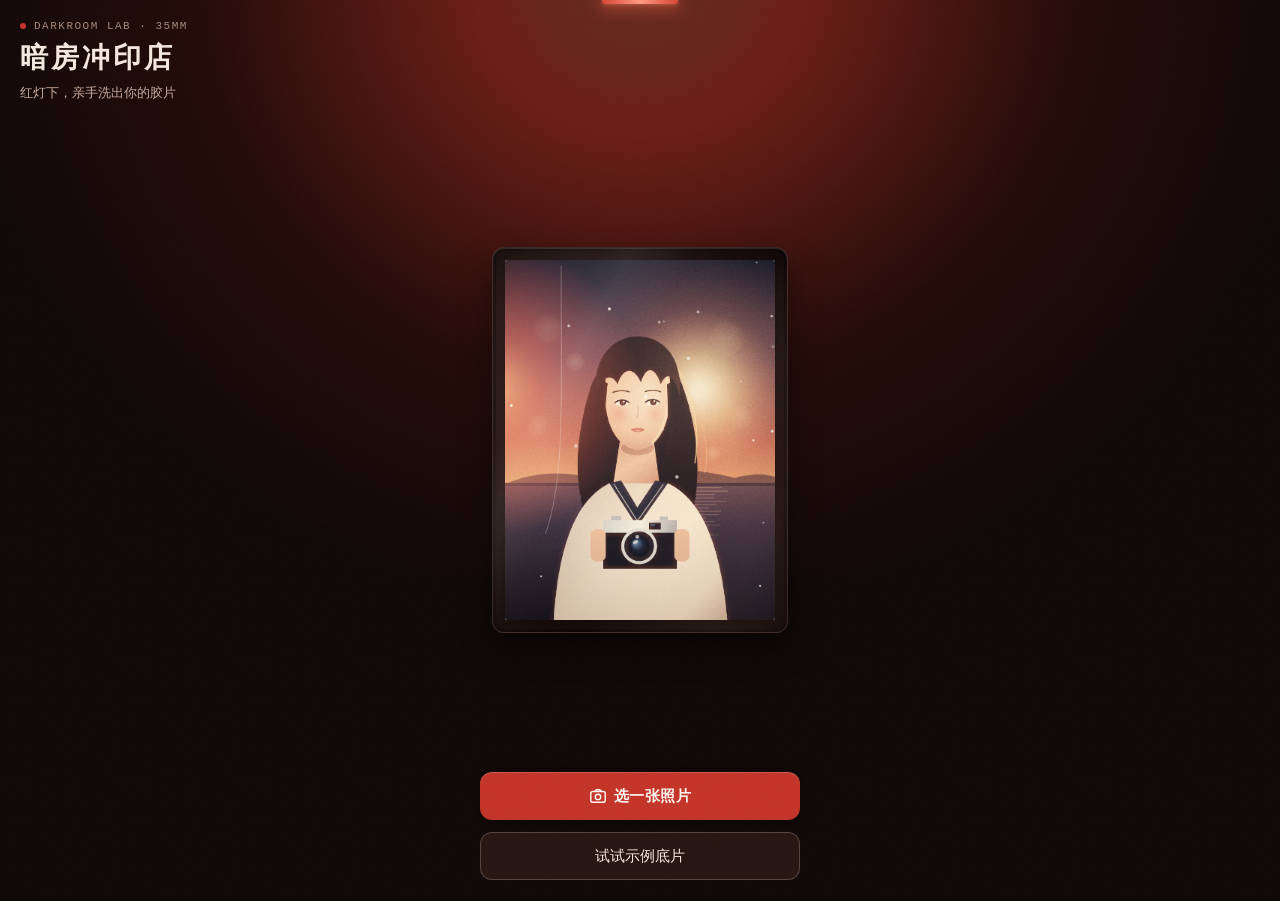
==== commit b2c4adfa: "feat(darkroom): 升级冲印界面与九宫格卡册" ====
--- a/darkroom/index.html
+++ b/darkroom/index.html
@@ -25,14 +25,26 @@
     <div class="safelight" id="safelight" aria-hidden="true">
       <div class="safelight-lamp"></div>
     </div>
+    <div class="darkroom-grain" aria-hidden="true"></div>
     <div class="light-flash" id="light-flash" aria-hidden="true"></div>
 
     <!-- 首屏：JS 未运行时也能看懂这是什么 -->
     <section class="screen screen-intro" id="screen-intro">
       <header class="topbar" id="topbar">
-        <div class="brand-badge">
-          <span class="lamp-dot" aria-hidden="true"></span>
-          <span class="brand-code">DARKROOM LAB · 35MM</span>
+        <div class="intro-top-row">
+          <div class="brand-badge">
+            <span class="lamp-dot" aria-hidden="true"></span>
+            <span class="brand-code">DARKROOM LAB · 35MM</span>
+          </div>
+          <button type="button" class="card-bar-btn intro-binder-btn" id="open-binder-intro" aria-label="打开暗房卡册" hidden>
+            <svg viewBox="0 0 20 20" width="13" height="13" aria-hidden="true">
+              <rect x="3" y="3" width="6" height="6" rx="1" fill="none" stroke="currentColor" stroke-width="1.5"/>
+              <rect x="11" y="3" width="6" height="6" rx="1" fill="none" stroke="currentColor" stroke-width="1.5"/>
+              <rect x="3" y="11" width="6" height="6" rx="1" fill="none" stroke="currentColor" stroke-width="1.5"/>
+              <rect x="11" y="11" width="6" height="6" rx="1" fill="none" stroke="currentColor" stroke-width="1.5"/>
+            </svg>
+            <span>卡册 <span id="binder-count-intro">0/9</span></span>
+          </button>
         </div>
         <h1 class="intro-title">暗房冲印店</h1>
         <p class="intro-sub">红灯下，亲手洗出你的胶片</p>
@@ -91,7 +103,7 @@
         </div>
       </div>
       <div class="crop-controls">
-        <p class="crop-hint" id="crop-hint">拖动裁剪框，选好要冲印的范围</p>
+        <p class="crop-hint" id="crop-hint"></p>
         <div class="crop-ratios" id="crop-ratios" role="group" aria-label="裁剪比例">
           <div class="crop-ratio-presets">
             <button class="crop-ratio-btn" type="button" data-ratio="original" aria-pressed="true">
@@ -111,21 +123,21 @@
               <span class="crop-ico crop-ico-11" aria-hidden="true"></span>
               <span class="crop-ratio-txt">方幅 <span class="crop-ratio-number">1:1</span></span>
             </button>
-            <button class="crop-ratio-btn crop-card-ratio" id="crop-card-ratio" type="button" data-ratio="card" aria-pressed="false" hidden>
+            <button class="crop-ratio-btn crop-card-ratio" id="crop-card-ratio" type="button" data-ratio="card" aria-pressed="false">
               <span class="crop-ico crop-ico-card" aria-hidden="true"></span>
               <span class="crop-ratio-txt">小卡同框</span>
-              <span class="crop-ratio-detail">3:4 竖幅</span>
+              <span class="crop-ratio-detail">55:85</span>
             </button>
           </div>
         </div>
         <div class="crop-zoom">
-          <span class="crop-zoom-val" id="crop-zoom-val" aria-hidden="true">1.0×</span>
+          <button type="button" class="crop-zoom-val" id="crop-zoom-val" aria-label="轻点重置缩放为 1 倍">1.0×</button>
           <div class="crop-scrubber">
             <input id="crop-zoom" type="range" min="1" max="3" step="0.01" value="1" aria-label="放大倍数" />
           </div>
         </div>
         <div class="crop-actions">
-          <button class="btn btn-primary" id="crop-apply" type="button">用这张底片</button>
+          <button class="btn btn-primary" id="crop-apply" type="button">放入显影盘</button>
         </div>
         <p class="status" id="crop-status" role="status"></p>
       </div>
@@ -133,12 +145,13 @@
 
     <!-- 显影 -->
     <section class="screen screen-develop" id="screen-develop" hidden>
-      <header class="topbar">
+      <header class="topbar dev-topbar">
         <ol class="steps" aria-label="冲洗步骤">
           <li class="is-on"><span class="step-num">01</span>显影</li>
           <li><span class="step-num">02</span>定影</li>
           <li><span class="step-num">03</span>开灯</li>
         </ol>
+        <button type="button" class="dev-reselect-btn" id="dev-reselect" aria-label="放弃当前显影，返回重选照片">重选</button>
       </header>
       <div class="stage">
         <div class="tray" id="tray">
@@ -214,7 +227,7 @@
             <rect x="3" y="11" width="6" height="6" rx="1" fill="none" stroke="currentColor" stroke-width="1.5"/>
             <rect x="11" y="11" width="6" height="6" rx="1" fill="none" stroke="currentColor" stroke-width="1.5"/>
           </svg>
-          <span>卡册 <span id="binder-count-result">0/6</span></span>
+          <span>卡册 <span id="binder-count-result">0/9</span></span>
         </button>
       </header>
       <div class="result-scroll">
@@ -281,7 +294,7 @@
             <rect x="3" y="11" width="6" height="6" rx="1" fill="none" stroke="currentColor" stroke-width="1.5"/>
             <rect x="11" y="11" width="6" height="6" rx="1" fill="none" stroke="currentColor" stroke-width="1.5"/>
           </svg>
-          <span>卡册 <span id="binder-count-card">0/6</span></span>
+          <span>卡册 <span id="binder-count-card">0/9</span></span>
         </button>
       </div>
 
@@ -306,28 +319,26 @@
                   <span class="holo-edge-slice es-10"></span>
                 </div>
 
-                <!-- 正面：厚卡纸底板、烫箔包边、照片窗和动态反光 -->
+                <!-- 正面：55:85 全出血满版显像 + 材质专属镂空烫箔微框 + 右下角稀有度微章 -->
                 <div class="holo-face holo-front" id="holo-front" data-material="rainbow">
+                  <div class="holo-stock">
+                    <div class="holo-photo-frame">
+                      <canvas id="card-photo" width="440" height="680"></canvas>
+                    </div>
+                    <div class="holo-scrim" aria-hidden="true"></div>
+                    <div class="holo-front-meta">
+                      <span class="holo-front-no" id="card-front-no">NO.0001</span>
+                      <div class="holo-front-badge">
+                        <span class="holo-front-mat" id="card-front-mat">柔虹</span>
+                        <span class="holo-rarity-mark" id="card-front-rarity"></span>
+                      </div>
+                    </div>
+                  </div>
                   <div class="holo-trim" aria-hidden="true">
                     <span class="trim-corner trim-tl"></span>
                     <span class="trim-corner trim-tr"></span>
                     <span class="trim-corner trim-bl"></span>
                     <span class="trim-corner trim-br"></span>
-                  </div>
-                  <div class="holo-stock">
-                    <div class="holo-photo-frame">
-                      <canvas id="card-photo" width="450" height="600"></canvas>
-                    </div>
-                    <div class="holo-front-meta">
-                      <div class="holo-front-left">
-                        <span class="holo-front-lab">DARKROOM · 35MM</span>
-                        <span class="holo-front-no" id="card-front-no">NO.0001</span>
-                      </div>
-                      <div class="holo-front-right">
-                        <span class="holo-front-mat" id="card-front-mat">彩虹</span>
-                        <span class="holo-rarity-mark" id="card-front-rarity"></span>
-                      </div>
-                    </div>
                   </div>
                   <div class="holo-fx" id="holo-fx" aria-hidden="true">
                     <div class="holo-foil"></div>
@@ -337,7 +348,7 @@
                   </div>
                 </div>
 
-                <!-- 背面：全系列统一暗房图腾 × 多层光圈视差景深（不剧透材质与稀有度） -->
+                <!-- 背面：揭晓前统一暗房图腾（不剧透）→ 揭晓后展开专属冲印档案 -->
                 <div class="holo-face holo-back" id="holo-back">
                   <div class="holo-back-watermark" id="holo-back-watermark" aria-hidden="true"></div>
                   <div class="holo-back-shine" id="holo-back-shine" aria-hidden="true"></div>
@@ -377,6 +388,15 @@
                       </svg>
                       <span class="emblem-cn">暗房冲印店</span>
                     </div>
+                    <div class="holo-back-archive" id="holo-back-archive">
+                      <p class="archive-title" id="card-back-title">刚刚好的一张</p>
+                      <div class="archive-spec">
+                        <span class="archive-mat" id="card-back-mat">柔虹</span>
+                        <span class="archive-sep" aria-hidden="true">·</span>
+                        <span class="archive-code" id="card-back-rarity">常驻典藏 R</span>
+                      </div>
+                      <p class="archive-origin" id="card-back-origin">光斜过来时，刚好掠过一道虹</p>
+                    </div>
                     <div class="holo-back-stamp">
                       <span id="card-back-date">2026.11.19</span>
                       <span class="stamp-sep">&lt; <span id="card-back-no">No.0001</span> &gt;</span>
@@ -402,7 +422,7 @@
 
       <div class="card-modal-actions">
         <button type="button" class="btn btn-ghost" id="card-framing-entry" hidden>调整构图</button>
-        <button type="button" class="btn btn-primary is-pending" id="save-card" disabled>存这张小卡</button>
+        <button type="button" class="btn btn-primary is-pending" id="save-card" disabled>珍藏这张小卡</button>
       </div>
     </div>
 
@@ -417,8 +437,14 @@
         </button>
         <div class="binder-head-meta">
           <span class="binder-title">暗房卡册</span>
-          <span class="binder-count" id="card-collect-count">已收集 0/6</span>
-        </div>
+          <span class="binder-count" id="card-collect-count">已收集 0/9</span>
+          <span class="binder-complete-seal" id="binder-complete-seal" hidden>全图鉴</span>
+        </div>
+      </div>
+      <div class="binder-progress" id="binder-progress" aria-hidden="true">
+        <span class="bp-seg"></span><span class="bp-seg"></span><span class="bp-seg"></span>
+        <span class="bp-seg"></span><span class="bp-seg"></span><span class="bp-seg"></span>
+        <span class="bp-seg"></span><span class="bp-seg"></span><span class="bp-seg"></span>
       </div>
       <div class="binder-scroll">
         <div class="binder-sheet">
--- a/darkroom/style.css
+++ b/darkroom/style.css
@@ -54,24 +54,37 @@
   transition: background-color 0.75s ease, color 0.75s ease;
 }
 body.is-lit {
-  background: var(--lit-bg);
+  background:
+    radial-gradient(ellipse at 50% -10%, rgba(255, 248, 232, 0.85) 0%, rgba(255, 242, 218, 0.25) 42%, rgba(238, 232, 222, 0) 72%),
+    radial-gradient(ellipse at 50% 55%, rgba(238, 232, 222, 0) 45%, rgba(154, 132, 114, 0.22) 100%),
+    var(--lit-bg);
   color: var(--lit-text);
 }
+
+/* 暗房与看片台极细腻颗粒噪点层（纯内联 SVG，零外链、零帧率开销） */
+.darkroom-grain {
+  position: fixed; left: 0; top: 0; right: 0; bottom: 0;
+  pointer-events: none; z-index: 1; opacity: 0.038;
+  background-image: url("data:image/svg+xml,%3Csvg xmlns='http://www.w3.org/2000/svg' width='120' height='120'%3E%3Cfilter id='n'%3E%3CfeTurbulence type='fractalNoise' baseFrequency='0.85' numOctaves='2' stitchTiles='stitch'/%3E%3C/filter%3E%3Crect width='120' height='120' filter='url(%23n)' opacity='0.9'/%3E%3C/svg%3E");
+  background-size: 120px 120px;
+}
+body.is-lit .darkroom-grain { opacity: 0.028; }
 
 /* ================================================================
    顶部物理安全灯（产品灵魂：红灯漫射 + 极克制灯条）
    ================================================================ */
 .safelight {
-  position: absolute; left: 0; right: 0; top: 0; height: 60%;
-  background: radial-gradient(ellipse at 50% -8%, rgba(226, 58, 42, 0.50), rgba(168, 32, 22, 0.14) 44%, rgba(200, 48, 36, 0) 74%);
+  position: absolute; left: 0; right: 0; top: 0; height: 64%;
+  background: radial-gradient(ellipse at 50% -4%, rgba(255, 118, 86, 0.34) 0%, rgba(226, 58, 42, 0.44) 18%, rgba(168, 32, 22, 0.14) 48%, rgba(200, 48, 36, 0) 76%);
   pointer-events: none;
   -webkit-transition: opacity 0.75s ease;
   transition: opacity 0.75s ease;
 }
 .safelight-lamp {
-  position: absolute; left: 50%; top: 0; width: 64px; height: 3px; margin-left: -32px;
-  background: #f26450; border-radius: 0 0 2px 2px;
-  box-shadow: 0 2px 14px 2px rgba(242, 82, 60, 0.50);
+  position: absolute; left: 50%; top: 0; width: 76px; height: 4px; margin-left: -38px;
+  background: linear-gradient(90deg, #d84434 0%, #ff9a7e 50%, #d84434 100%);
+  border-radius: 0 0 3px 3px;
+  box-shadow: 0 2px 16px 3px rgba(242, 82, 60, 0.56), 0 1px 4px rgba(255, 168, 136, 0.45);
   -webkit-animation: lampBreath 4.2s ease-in-out infinite;
   animation: lampBreath 4.2s ease-in-out infinite;
 }
@@ -103,9 +116,16 @@
    首屏
    ================================================================ */
 .screen-intro .topbar { padding-top: 20px; }
+.intro-top-row {
+  display: -webkit-box; display: flex; -webkit-box-align: center; align-items: center;
+  -webkit-box-pack: justify; justify-content: space-between;
+  margin-bottom: 8px;
+}
 .brand-badge {
   display: -webkit-box; display: flex; -webkit-box-align: center; align-items: center;
-  margin-bottom: 8px;
+}
+.intro-binder-btn {
+  height: 44px; padding: 0 12px; font-size: 12px; color: var(--text-secondary);
 }
 .lamp-dot {
   display: inline-block; width: 6px; height: 6px; border-radius: var(--r-pill);
@@ -140,20 +160,31 @@
 
 .tray {
   position: relative; width: 64%; max-width: 320px;
-  background: var(--bg-surface);
+  background: linear-gradient(168deg, #251310 0%, #160b09 100%);
   border-radius: var(--r-md); padding: 12px;
-  border: 1px solid var(--border-subtle);
+  border: 1px solid rgba(255, 214, 198, 0.14);
   box-shadow:
-    inset 0 1px 0 rgba(255, 220, 205, 0.08),
-    inset 0 10px 24px rgba(0, 0, 0, 0.56),
-    0 12px 28px rgba(0, 0, 0, 0.44);
+    inset 0 1px 0 rgba(255, 224, 210, 0.12),
+    inset 0 0 0 3px rgba(10, 4, 4, 0.48),
+    inset 0 12px 28px rgba(0, 0, 0, 0.64),
+    0 14px 32px rgba(0, 0, 0, 0.48);
   overflow: hidden;
 }
 .tray-static {
-  width: 58%; max-width: 264px;
+  width: 64%; max-width: 296px;
 }
 .tray-fix {
   background: #170d0c;
+  -webkit-transition: border-color 0.35s ease, box-shadow 0.35s ease;
+  transition: border-color 0.35s ease, box-shadow 0.35s ease;
+}
+.tray-fix.is-fixed {
+  border-color: rgba(242, 226, 200, 0.55);
+  box-shadow:
+    inset 0 0 16px rgba(242, 226, 200, 0.14),
+    inset 0 1px 0 rgba(255, 244, 226, 0.28),
+    inset 0 12px 28px rgba(0, 0, 0, 0.60),
+    0 14px 32px rgba(0, 0, 0, 0.48);
 }
 
 .tray-paper {
@@ -161,6 +192,32 @@
   background: var(--paper); border-radius: var(--r-paper); overflow: hidden;
   box-shadow: 0 2px 8px rgba(0, 0, 0, 0.40);
   z-index: 1;
+}
+.screen-develop .tray-paper::before {
+  content: "";
+  position: absolute; left: 0; top: 0; right: 0; bottom: 0;
+  background:
+    radial-gradient(ellipse at 30% 25%, rgba(255, 252, 244, 0.55) 0%, rgba(240, 232, 218, 0) 60%),
+    repeating-linear-gradient(90deg, rgba(160, 144, 128, 0.04) 0px, rgba(160, 144, 128, 0.04) 1px, transparent 1px, transparent 5px);
+  pointer-events: none;
+}
+.screen-develop .tray-paper.is-dipping::before {
+  -webkit-animation: wetPaperFade 3s ease-out both;
+  animation: wetPaperFade 3s ease-out both;
+}
+@-webkit-keyframes wetPaperFade { from { opacity: 1; } to { opacity: 0; } }
+@keyframes wetPaperFade { from { opacity: 1; } to { opacity: 0; } }
+.tray-paper.is-dipping {
+  -webkit-animation: paperDip 0.36s var(--ease-out) both;
+  animation: paperDip 0.36s var(--ease-out) both;
+}
+@-webkit-keyframes paperDip {
+  0% { -webkit-transform: scale(1.03); opacity: 0.72; }
+  100% { -webkit-transform: scale(1); opacity: 1; }
+}
+@keyframes paperDip {
+  0% { transform: scale(1.03); opacity: 0.72; }
+  100% { transform: scale(1); opacity: 1; }
 }
 .tray-paper canvas {
   position: absolute; left: 0; top: 0; width: 100%; height: 100%; display: block;
@@ -308,6 +365,19 @@
 .steps li.is-on .step-num { color: #ff7b68; }
 .steps li.is-done { color: var(--text-secondary); }
 .steps li.is-done .step-num { color: var(--text-muted); }
+.dev-topbar {
+  display: -webkit-box; display: flex; -webkit-box-align: center; align-items: center;
+  -webkit-box-pack: justify; justify-content: space-between;
+}
+.dev-reselect-btn {
+  height: 44px; min-width: 44px; padding: 0 10px; margin-left: 8px;
+  border: 0; border-radius: var(--r-pill); background: transparent;
+  color: var(--text-muted); font-size: 12px; font-family: inherit; cursor: pointer;
+  -webkit-appearance: none; appearance: none; white-space: nowrap;
+}
+.dev-reselect-btn:active { color: var(--text-primary); background: rgba(255, 235, 224, 0.08); }
+.dev-reselect-btn:focus { outline: none; box-shadow: inset 0 0 0 2px rgba(255, 200, 184, 0.65); }
+.dev-reselect-btn.is-armed { color: #ff9a8a; background: rgba(196, 52, 39, 0.16); }
 
 /* ================================================================
    下方操作区与显影读数仪（Linear 风格 1px 描边 + GPU 友好 scaleX）
@@ -315,14 +385,15 @@
 .panel { padding: 8px 20px 20px; text-align: center; }
 .readout-box {
   max-width: 320px; margin: 0 auto;
-  background: var(--bg-surface);
+  background: linear-gradient(180deg, #1d100e 0%, #140a09 100%);
   border: 1px solid var(--border-subtle);
   border-radius: var(--r-md); padding: 10px 14px;
+  box-shadow: inset 0 2px 6px rgba(0, 0, 0, 0.45), inset 0 1px 0 rgba(255, 216, 200, 0.06);
   -webkit-transition: border-color 0.2s ease;
   transition: border-color 0.2s ease;
 }
 .readout-box.is-flowing {
-  border-color: rgba(255, 148, 128, 0.38);
+  border-color: rgba(255, 148, 128, 0.40);
 }
 .readout {
   display: -webkit-box; display: flex; -webkit-box-align: center; align-items: center; -webkit-box-pack: justify; justify-content: space-between;
@@ -372,21 +443,28 @@
 }
 .readout-time {
   font-family: var(--font-mono); font-size: 24px; line-height: 1.1; color: var(--text-primary);
-  letter-spacing: 1px;
+  letter-spacing: 1.4px;
+  font-variant-numeric: tabular-nums;
 }
 .readout-flow {
   display: -webkit-box; display: flex; -webkit-box-align: center; align-items: center;
 }
-.readout-label { margin-right: 8px; font-size: 11px; color: var(--text-secondary); }
+.readout-label { margin-right: 8px; font-size: 11px; color: var(--text-secondary); letter-spacing: 0.4px; }
 .meter {
-  display: inline-block; width: 84px; height: 6px;
-  background: var(--bg-elevated); border-radius: var(--r-pill); overflow: hidden;
-  border: 1px solid var(--border-subtle);
+  position: relative; display: inline-block; width: 88px; height: 8px;
+  background: #120807; border-radius: 3px; overflow: hidden;
+  border: 1px solid rgba(255, 210, 195, 0.16);
+  box-shadow: inset 0 1px 3px rgba(0, 0, 0, 0.55);
+}
+.meter::after {
+  content: "";
+  position: absolute; left: 0; top: 0; right: 0; bottom: 0; z-index: 2;
+  pointer-events: none;
+  background: repeating-linear-gradient(90deg, transparent 0px, transparent 7px, rgba(14, 7, 6, 0.72) 7px, rgba(14, 7, 6, 0.72) 9px);
 }
 .meter-fill {
   display: block; height: 100%; width: 100%;
-  background: linear-gradient(90deg, #c43427, #f27c66);
-  border-radius: var(--r-pill);
+  background: linear-gradient(90deg, #b82f22, #f27c66);
   -webkit-transform-origin: left center; transform-origin: left center;
   -webkit-transform: scaleX(0); transform: scaleX(0);
   will-change: transform;
@@ -406,7 +484,7 @@
   -webkit-transition: opacity 0.15s ease, -webkit-transform 0.15s var(--ease-out), background-color 0.2s ease, border-color 0.2s ease;
   transition: opacity 0.15s ease, transform 0.15s var(--ease-out), background-color 0.2s ease, border-color 0.2s ease;
 }
-.btn:active { -webkit-transform: scale(0.98); transform: scale(0.98); opacity: 0.90; }
+.btn:active { -webkit-transform: translateY(1px) scale(0.985); transform: translateY(1px) scale(0.985); }
 .btn:focus { outline: none; box-shadow: inset 0 0 0 2px rgba(255, 200, 184, 0.65); }
 .btn[disabled] { opacity: 0.38; cursor: default; -webkit-transform: none; transform: none; }
 .btn-ico { display: inline-block; margin-right: 7px; flex-shrink: 0; }
@@ -414,14 +492,21 @@
 .btn-primary {
   background: var(--accent-red);
   color: #fff7f2; font-weight: 600; letter-spacing: 0.4px;
-  box-shadow: inset 0 1px 0 rgba(255, 255, 255, 0.16);
-}
-.btn-primary:active { background: var(--accent-red-active); }
+  box-shadow: inset 0 1px 0 rgba(255, 255, 255, 0.18), 0 2px 6px rgba(0, 0, 0, 0.24);
+}
+.btn-primary:active {
+  background: var(--accent-red-active);
+  box-shadow: inset 0 2px 4px rgba(0, 0, 0, 0.28);
+}
 
 .btn-ghost {
   background: var(--bg-elevated);
   color: var(--text-primary);
   box-shadow: inset 0 0 0 1px var(--border-strong);
+}
+.btn-ghost:active {
+  background: #301b17;
+  box-shadow: inset 0 0 0 1px rgba(255, 224, 210, 0.36);
 }
 
 .btn-text {
@@ -450,7 +535,11 @@
 
 .hold-fill {
   position: absolute; left: 0; top: 0; bottom: 0; width: 0;
-  background: var(--accent-red);
+  background: linear-gradient(90deg, #b52d21 0%, #d43e30 100%);
+}
+.btn-hold.is-holding .hold-fill::after {
+  content: ""; position: absolute; right: 0; top: 0; bottom: 0; width: 2px;
+  background: rgba(255, 240, 226, 0.72);
 }
 .hold-inner {
   position: relative; z-index: 1;
@@ -490,13 +579,38 @@
 }
 .result-inner { margin: auto 0; width: 100%; }
 .result-stage { padding: 4px 0 10px; }
+.screen-result.is-entering .result-stage {
+  -webkit-animation: resultSettle 0.38s var(--ease-out) both;
+  animation: resultSettle 0.38s var(--ease-out) both;
+}
+.screen-result.is-entering .result-meta,
+.screen-result.is-entering .result-actions {
+  -webkit-animation: resultRise 0.34s var(--ease-out) 0.12s both;
+  animation: resultRise 0.34s var(--ease-out) 0.12s both;
+}
+@-webkit-keyframes resultSettle {
+  0% { opacity: 0; -webkit-transform: translateY(10px) scale(0.97); }
+  100% { opacity: 1; -webkit-transform: translateY(0) scale(1); }
+}
+@keyframes resultSettle {
+  0% { opacity: 0; transform: translateY(10px) scale(0.97); }
+  100% { opacity: 1; transform: translateY(0) scale(1); }
+}
+@-webkit-keyframes resultRise {
+  0% { opacity: 0; -webkit-transform: translateY(8px); }
+  100% { opacity: 1; -webkit-transform: translateY(0); }
+}
+@keyframes resultRise {
+  0% { opacity: 0; transform: translateY(8px); }
+  100% { opacity: 1; transform: translateY(0); }
+}
 .result-card {
   position: relative;
-  display: inline-block; max-width: 82%;
+  display: inline-block; max-width: 86%;
   background: var(--lit-surface); border-radius: var(--r-paper);
-  box-shadow: 0 12px 32px rgba(45, 28, 18, 0.16), 0 2px 6px rgba(45, 28, 18, 0.08);
-}
-.result-card img { display: block; width: 100%; height: auto; max-height: 48vh; }
+  box-shadow: 0 16px 38px rgba(45, 28, 18, 0.18), 0 3px 8px rgba(45, 28, 18, 0.10);
+}
+.result-card img { display: block; max-width: 100%; width: auto; height: auto; max-height: 52vh; }
 .result-card-hit {
   position: absolute; left: 0; top: 0; right: 0; bottom: 0;
   width: 100%; height: 100%; border: 0; padding: 0;
@@ -509,14 +623,18 @@
   box-shadow: 0 0 0 2px var(--lit-bg), 0 0 0 4px var(--lit-text);
 }
 
-.result-meta { margin: 6px 0 14px; }
+.result-meta { margin: 8px 0 14px; }
 .result-report {
-  margin: 0 auto; max-width: 320px;
-  font-size: 12px; color: var(--lit-secondary); line-height: 1.5;
-}
-.report-tag { display: inline; font-size: 12px; color: var(--lit-secondary); }
-.report-tag + .report-tag::before { content: " · "; opacity: 0.6; }
-.report-tag-ok { color: #244d2e; font-weight: 500; }
+  display: inline-block; margin: 0 auto; max-width: 320px;
+  padding: 4px 12px;
+  border-top: 1px solid var(--lit-border);
+  border-bottom: 1px solid var(--lit-border);
+  font-family: var(--font-mono); font-size: 11px; letter-spacing: 0.6px;
+  color: #58453c; line-height: 1.5;
+}
+.report-tag { display: inline; }
+.report-tag + .report-tag::before { content: " / "; opacity: 0.45; }
+.report-tag-ok { color: #244d2e; font-weight: 600; }
 
 .result-actions { max-width: 320px; margin: 0 auto; }
 .result-btn-row {
@@ -530,10 +648,14 @@
 /* 小卡入口：克制暖墨黑质感，本轮未拆时扫过一次流光 */
 .btn-card-entry {
   position: relative; overflow: hidden;
-  height: 46px; margin-top: 12px; font-size: 14px; font-weight: 600; letter-spacing: 0.6px;
+  height: 48px; margin-top: 12px; font-size: 14px; font-weight: 600; letter-spacing: 0.8px;
   color: #f6ede4;
-  background: var(--lit-card-entry);
-  box-shadow: inset 0 1px 0 rgba(255, 240, 230, 0.14);
+  background: linear-gradient(180deg, #2c211e 0%, #1d1513 100%);
+  box-shadow: inset 0 0 0 1px rgba(235, 202, 168, 0.26), inset 0 1px 0 rgba(255, 236, 214, 0.22), 0 4px 12px rgba(36, 22, 16, 0.16);
+}
+.btn-card-entry:active {
+  background: #1a1210;
+  box-shadow: inset 0 0 0 1px rgba(235, 202, 168, 0.36);
 }
 .btn-card-entry.is-shimmer::after {
   content: "";
@@ -575,7 +697,18 @@
 .screen-result .btn-ghost {
   background: var(--lit-surface);
   color: var(--lit-text);
-  box-shadow: inset 0 0 0 1px rgba(58, 38, 28, 0.20);
+  box-shadow: inset 0 0 0 1px rgba(58, 38, 28, 0.20), 0 1px 2px rgba(45, 28, 18, 0.06);
+}
+.screen-result .btn-ghost:active {
+  background: #e5ddd0;
+  box-shadow: inset 0 0 0 1px rgba(58, 38, 28, 0.34);
+}
+.screen-result .result-bar-binder:active { background: #e5ddd0; }
+.btn-again:active { background: rgba(58, 38, 28, 0.08); }
+.btn.is-saved {
+  background: #2c5a37;
+  color: #f5fbf6;
+  box-shadow: inset 0 1px 0 rgba(255, 255, 255, 0.18);
 }
 .screen-result .btn-text { color: var(--lit-secondary); }
 .screen-result .btn-text.again-confirm { color: var(--accent-red-active); }
@@ -714,6 +847,13 @@
   -webkit-animation: auraBurstPrism 0.90s ease-out forwards;
   animation: auraBurstPrism 0.90s ease-out forwards;
 }
+/* 暗房红印 SSR 专属红金光晕 & 丝绒猫眼 SR 专属梅紫光晕 */
+.holo-aura.is-prism[data-material="noir"] {
+  background: radial-gradient(ellipse at 50% 50%, rgba(255, 92, 68, 0.68) 0%, rgba(246, 198, 118, 0.36) 36%, rgba(140, 22, 16, 0.16) 58%, rgba(0, 0, 0, 0) 76%);
+}
+.holo-aura.is-special[data-material="cateye"] {
+  background: radial-gradient(ellipse at 50% 50%, rgba(238, 192, 255, 0.52) 0%, rgba(186, 120, 214, 0.22) 44%, rgba(0, 0, 0, 0) 72%);
+}
 @-webkit-keyframes auraBurst {
   0% { opacity: 0; -webkit-transform: scale(0.84); }
   30% { opacity: 0.85; -webkit-transform: scale(1.03); }
@@ -777,11 +917,14 @@
   box-shadow: inset 0 0 0 1px rgba(255, 232, 214, 0.08);
 }
 .holo-edges.is-revealed[data-material="prism"] .holo-edge-slice { background: #1a2a8a; }
+.holo-edges.is-revealed[data-material="noir"] .holo-edge-slice { background: #5c1712; }
+.holo-edges.is-revealed[data-material="cateye"] .holo-edge-slice { background: #4a324d; }
+.holo-edges.is-revealed[data-material="sparkle"] .holo-edge-slice { background: #3a281d; }
+.holo-edges.is-revealed[data-material="etched"] .holo-edge-slice { background: #1b1b1e; }
+.holo-edges.is-revealed[data-material="chrome"] .holo-edge-slice { background: #b4b8c2; }
+.holo-edges.is-revealed[data-material="sunleak"] .holo-edge-slice { background: #7a3f28; }
+.holo-edges.is-revealed[data-material="pearl"] .holo-edge-slice { background: #e6e2f2; }
 .holo-edges.is-revealed[data-material="rainbow"] .holo-edge-slice { background: #2a2c35; }
-.holo-edges.is-revealed[data-material="pearl"] .holo-edge-slice { background: #e6e2f2; }
-.holo-edges.is-revealed[data-material="sparkle"] .holo-edge-slice { background: #1a2048; }
-.holo-edges.is-revealed[data-material="chrome"] .holo-edge-slice { background: #b4b8c2; }
-.holo-edges.is-revealed[data-material="etched"] .holo-edge-slice { background: #1b1b1e; }
 
 .es-1  { -webkit-transform: translateZ(-4.5px); transform: translateZ(-4.5px); }
 .es-2  { -webkit-transform: translateZ(-3.5px); transform: translateZ(-3.5px); }
@@ -802,137 +945,179 @@
 }
 
 /* ================================================================
-   正面：实体厚卡纸、烫箔内框、照片窗和微缩印刷
+   正面：55:85 全出血满版显像 + 材质专属镂空烫箔微框 + 右下角稀有度微章
    ================================================================ */
 .holo-front {
-  background: #f4efe6;
-  color: #2b211c;
+  background: #140e0d;
+  color: #f6efe8;
   -webkit-transform: rotateY(0deg) translateZ(5px);
   transform: rotateY(0deg) translateZ(5px);
 }
 
-/* 烫箔/压凹内框（4px 内缩，与 12px 外圆角形成 8px 同心圆角） */
-.holo-trim {
-  position: absolute; left: 4px; top: 4px; right: 4px; bottom: 4px;
-  border-radius: var(--r-sm); pointer-events: none; z-index: 5;
-  border: 1px solid rgba(120, 110, 102, 0.22);
-}
-.trim-corner { display: none; position: absolute; width: 4px; height: 4px; }
-
+/* 满版视差照片窗 */
 .holo-stock {
   position: relative; z-index: 1; width: 100%; height: 100%;
-  display: -webkit-box; display: flex; -webkit-box-orient: vertical; flex-direction: column;
-  padding: 3.6% 3.6% 0;
 }
 .holo-photo-frame {
-  position: relative; flex-shrink: 0; padding-top: 133.3333%;
-  border-radius: var(--r-sm); overflow: hidden; background: #141010;
-  box-shadow: inset 0 0 0 1px rgba(0, 0, 0, 0.22);
+  position: absolute; left: 0; top: 0; right: 0; bottom: 0;
+  overflow: hidden; background: #141010;
 }
 .holo-photo-frame canvas {
   position: absolute; left: 0; top: 0; width: 100%; height: 100%; display: block;
   -webkit-transform: scale(1.09); transform: scale(1.09);
   will-change: transform;
 }
+
+/* 极轻底部暗角托底（仅占底端 18%，保证亮色照片上右下角微章清晰可读） */
+.holo-scrim {
+  position: absolute; left: 0; right: 0; bottom: 0; height: 22%; z-index: 2;
+  background: linear-gradient(180deg, rgba(12, 8, 8, 0) 0%, rgba(12, 8, 8, 0.42) 68%, rgba(12, 8, 8, 0.68) 100%);
+  pointer-events: none;
+}
+
+/* 右下角精致稀有度烫箔微章 + 左下极淡编号暗印 */
 .holo-front-meta {
-  min-height: 0; -webkit-box-flex: 1; flex: 1; overflow: hidden;
-  display: -webkit-box; display: flex; -webkit-box-align: center; align-items: center; -webkit-box-pack: justify; justify-content: space-between;
-  padding: 2px 3px 0;
-  border-top: 1px solid rgba(128, 128, 128, 0.16);
-  margin-top: 6px;
-}
-.holo-front-left {
-  display: -webkit-box; display: flex; -webkit-box-orient: vertical; flex-direction: column;
-  text-align: left;
-}
-.holo-front-lab {
-  font-family: var(--font-mono);
-  font-size: 9px; letter-spacing: 0.8px; opacity: 0.68; line-height: 1.25;
+  position: absolute; left: 12px; right: 12px; bottom: 11px; z-index: 6;
+  display: -webkit-box; display: flex; -webkit-box-align: center; align-items: center;
+  -webkit-box-pack: justify; justify-content: space-between;
+  pointer-events: none;
 }
 .holo-front-no {
   font-family: var(--font-mono);
-  font-size: 11px; letter-spacing: 0.6px; opacity: 0.92; line-height: 1.3;
-}
-.holo-front-right {
+  font-size: 9px; letter-spacing: 0.8px; color: rgba(255, 246, 238, 0.66);
+  text-shadow: 0 1px 2px rgba(0, 0, 0, 0.55);
+}
+.holo-front-badge {
   display: -webkit-box; display: flex; -webkit-box-align: center; align-items: center;
+  padding: 3px 8px; border-radius: var(--r-pill);
+  background: rgba(16, 10, 10, 0.48);
+  border: 1px solid rgba(255, 244, 232, 0.28);
+  color: #fff6ed;
 }
 .holo-front-mat {
   font-family: var(--font-serif);
-  font-size: 13px; font-weight: 600; letter-spacing: 1.2px; margin-right: 6px;
+  font-size: 11px; font-weight: 600; letter-spacing: 1px; margin-right: 5px;
 }
 .holo-rarity-mark {
   display: -webkit-box; display: flex; -webkit-box-align: center; align-items: center;
   font-family: var(--font-mono);
-  font-size: 11px; font-weight: 600; letter-spacing: 0.4px; opacity: 0.90;
-}
-.rarity-svg { display: block; margin-right: 3px; }
-
-/* 六种材质差异化卡纸底板与包边 */
-.holo-front[data-material="prism"] {
-  background: linear-gradient(158deg, #162246 0%, #0b132b 100%);
-  color: #e0f2ff;
-}
+  font-size: 10px; font-weight: 600; letter-spacing: 0.4px;
+}
+.rarity-svg { display: block; margin-right: 2px; }
+
+/* 镂空烫箔微框与四角专属工艺微饰（6px 安全区内，绝不遮挡人物主体） */
+.holo-trim {
+  position: absolute; left: 6px; top: 6px; right: 6px; bottom: 6px;
+  border-radius: 7px; pointer-events: none; z-index: 5;
+  border: 1px solid rgba(255, 248, 240, 0.24);
+}
+.trim-corner { display: none; position: absolute; pointer-events: none; }
+
 .holo-front[data-material="prism"] .holo-trim {
-  border: 1px solid rgba(134, 218, 255, 0.56);
-  box-shadow: inset 0 0 0 2px rgba(10, 18, 42, 0.85), inset 0 0 0 3px rgba(188, 140, 255, 0.34);
+  border: 1px solid rgba(154, 226, 255, 0.62);
+  box-shadow: inset 0 0 0 2px rgba(10, 18, 42, 0.35), inset 0 0 0 3px rgba(192, 148, 255, 0.42);
 }
 .holo-front[data-material="prism"] .trim-corner {
-  display: block; background: rgba(178, 236, 255, 0.88);
+  display: block; width: 6px; height: 6px; background: rgba(196, 242, 255, 0.92);
   -webkit-transform: rotate(45deg); transform: rotate(45deg);
 }
-.holo-front[data-material="prism"] .trim-tl { left: 4px; top: 4px; }
-.holo-front[data-material="prism"] .trim-tr { right: 4px; top: 4px; }
-.holo-front[data-material="prism"] .trim-bl { left: 4px; bottom: 4px; }
-.holo-front[data-material="prism"] .trim-br { right: 4px; bottom: 4px; }
-
-.holo-front[data-material="rainbow"] {
-  background: linear-gradient(160deg, #f7f2e9 0%, #ebe3d6 100%);
-  color: #322620;
-}
+.holo-front[data-material="prism"] .trim-tl { left: 5px; top: 5px; }
+.holo-front[data-material="prism"] .trim-tr { right: 5px; top: 5px; }
+.holo-front[data-material="prism"] .trim-bl { left: 5px; bottom: 5px; }
+.holo-front[data-material="prism"] .trim-br { right: 5px; bottom: 5px; }
+.holo-front[data-material="prism"] .holo-front-badge {
+  background: rgba(12, 22, 54, 0.62); border-color: rgba(154, 226, 255, 0.56); color: #e2f4ff;
+}
+
 .holo-front[data-material="rainbow"] .holo-trim {
-  border-color: rgba(154, 142, 132, 0.34);
-}
-
-.holo-front[data-material="sparkle"] {
-  background: linear-gradient(160deg, #211816 0%, #120c0c 100%);
-  color: #f5dfb8;
-}
+  border: 1px dashed rgba(255, 244, 232, 0.36);
+}
+
 .holo-front[data-material="sparkle"] .holo-trim {
-  border-color: rgba(235, 198, 134, 0.48);
+  border-color: rgba(246, 210, 144, 0.56);
 }
 .holo-front[data-material="sparkle"] .trim-corner {
-  display: block; width: 3px; height: 3px; border-radius: var(--r-pill);
-  background: rgba(255, 224, 168, 0.85);
-}
-.holo-front[data-material="sparkle"] .trim-tl { left: 4px; top: 4px; }
-.holo-front[data-material="sparkle"] .trim-tr { right: 4px; top: 4px; }
-.holo-front[data-material="sparkle"] .trim-bl { left: 4px; bottom: 4px; }
-.holo-front[data-material="sparkle"] .trim-br { right: 4px; bottom: 4px; }
-
-.holo-front[data-material="pearl"] {
-  background: linear-gradient(158deg, #fbf9f5 0%, #eee7dd 100%);
-  color: #463b36;
-}
+  display: block; width: 5px; height: 5px; border-radius: var(--r-pill);
+  background: rgba(255, 228, 174, 0.92);
+}
+.holo-front[data-material="sparkle"] .trim-tl { left: 5px; top: 5px; }
+.holo-front[data-material="sparkle"] .trim-tr { right: 5px; top: 5px; }
+.holo-front[data-material="sparkle"] .trim-bl { left: 5px; bottom: 5px; }
+.holo-front[data-material="sparkle"] .trim-br { right: 5px; bottom: 5px; }
+.holo-front[data-material="sparkle"] .holo-front-badge {
+  background: rgba(28, 18, 14, 0.62); border-color: rgba(246, 210, 144, 0.52); color: #fce8c2;
+}
+
 .holo-front[data-material="pearl"] .holo-trim {
-  border: 1px solid rgba(255, 255, 255, 0.85);
-  box-shadow: inset 1px 1px 0 rgba(168, 152, 140, 0.24);
-}
-
-.holo-front[data-material="etched"] {
-  background: linear-gradient(160deg, #181617 0%, #0d0c0d 100%);
-  color: #d6dde6;
-}
+  border: 1px solid rgba(255, 252, 248, 0.68);
+  box-shadow: inset 1px 1px 0 rgba(255, 255, 255, 0.45);
+}
+.holo-front[data-material="pearl"] .holo-front-badge {
+  background: rgba(36, 28, 26, 0.50); border-color: rgba(255, 250, 245, 0.56); color: #fffaf5;
+}
+
 .holo-front[data-material="etched"] .holo-trim {
-  border: 1px solid rgba(188, 200, 218, 0.30);
-}
-
-.holo-front[data-material="chrome"] {
-  background: linear-gradient(140deg, #c9d0d8 0%, #eef2f7 32%, #9aa2ad 58%, #e4e9f0 84%, #aeb6c0 100%);
-  color: #1f2329;
-}
+  border: 1px solid rgba(206, 218, 236, 0.44);
+  box-shadow: inset 0 0 0 2px rgba(12, 12, 14, 0.40);
+}
+.holo-front[data-material="etched"] .trim-corner {
+  display: block; width: 10px; height: 10px;
+  border-color: rgba(220, 230, 244, 0.72); border-style: solid; border-width: 0;
+}
+.holo-front[data-material="etched"] .trim-tl { left: 4px; top: 4px; border-top-width: 1.5px; border-left-width: 1.5px; }
+.holo-front[data-material="etched"] .trim-tr { right: 4px; top: 4px; border-top-width: 1.5px; border-right-width: 1.5px; }
+.holo-front[data-material="etched"] .trim-bl { left: 4px; bottom: 4px; border-bottom-width: 1.5px; border-left-width: 1.5px; }
+.holo-front[data-material="etched"] .trim-br { right: 4px; bottom: 4px; border-bottom-width: 1.5px; border-right-width: 1.5px; }
+.holo-front[data-material="etched"] .holo-front-badge {
+  background: rgba(14, 14, 18, 0.64); border-color: rgba(206, 218, 236, 0.46); color: #e2e8f2;
+}
+
 .holo-front[data-material="chrome"] .holo-trim {
-  border: 1px solid rgba(255, 255, 255, 0.72);
-  box-shadow: inset 0 0 0 2px rgba(105, 114, 126, 0.38);
+  border: 1.5px solid rgba(242, 247, 255, 0.76);
+  box-shadow: inset 0 0 0 2px rgba(72, 80, 92, 0.44);
+}
+.holo-front[data-material="chrome"] .holo-front-badge {
+  background: rgba(24, 28, 34, 0.62); border-color: rgba(236, 242, 250, 0.65); color: #f2f6fb;
+}
+
+/* --- 新增 3 种材质：镂空烫箔内框、四角微饰与右下角稀有度微章 --- */
+.holo-front[data-material="noir"] .holo-trim {
+  border: 1px solid rgba(244, 204, 132, 0.72);
+  box-shadow: inset 0 0 0 2px rgba(24, 8, 8, 0.45), inset 0 0 0 3px rgba(196, 52, 39, 0.50);
+}
+.holo-front[data-material="noir"] .trim-corner {
+  display: block; width: 12px; height: 12px;
+  border-color: #f4cc84; border-style: solid; border-width: 0;
+}
+.holo-front[data-material="noir"] .trim-tl { left: 4px; top: 4px; border-top-width: 2px; border-left-width: 2px; }
+.holo-front[data-material="noir"] .trim-tr { right: 4px; top: 4px; border-top-width: 2px; border-right-width: 2px; }
+.holo-front[data-material="noir"] .trim-bl { left: 4px; bottom: 4px; border-bottom-width: 2px; border-left-width: 2px; }
+.holo-front[data-material="noir"] .trim-br { right: 4px; bottom: 4px; border-bottom-width: 2px; border-right-width: 2px; }
+.holo-front[data-material="noir"] .holo-front-badge {
+  background: rgba(28, 10, 9, 0.72); border-color: rgba(244, 204, 132, 0.68); color: #fce4b4;
+}
+
+.holo-front[data-material="cateye"] .holo-trim {
+  border: 1px solid rgba(232, 198, 242, 0.54);
+  box-shadow: inset 0 0 0 1px rgba(42, 22, 48, 0.35);
+}
+.holo-front[data-material="cateye"] .trim-corner {
+  display: block; width: 4px; height: 4px; border-radius: 50%;
+  background: #efc1bd; box-shadow: 0 0 2px rgba(251, 224, 236, 0.75);
+}
+.holo-front[data-material="cateye"] .trim-tl { left: 6px; top: 6px; }
+.holo-front[data-material="cateye"] .trim-tr { right: 6px; top: 6px; }
+.holo-front[data-material="cateye"] .trim-bl { left: 6px; bottom: 6px; }
+.holo-front[data-material="cateye"] .trim-br { right: 6px; bottom: 6px; }
+.holo-front[data-material="cateye"] .holo-front-badge {
+  background: rgba(32, 20, 36, 0.64); border-color: rgba(232, 198, 242, 0.56); color: #f6e4fc;
+}
+
+.holo-front[data-material="sunleak"] .holo-trim {
+  border: 1px solid rgba(255, 198, 142, 0.46);
+}
+.holo-front[data-material="sunleak"] .holo-front-badge {
+  background: rgba(42, 22, 14, 0.60); border-color: rgba(255, 198, 142, 0.54); color: #ffe8cf;
 }
 
 /* ================================================================
@@ -1006,6 +1191,23 @@
     radial-gradient(circle at var(--px) var(--py), rgba(255, 255, 255, 0.95) 0%, rgba(255, 255, 255, 0.26) 28%, rgba(255, 255, 255, 0) 46%),
     linear-gradient(rgba(255, 255, 255, 0.16), rgba(255, 255, 255, 0.16));
 }
+
+.holo-front[data-material="noir"] .holo-rim {
+  background-image:
+    radial-gradient(circle at var(--px) var(--py), rgba(255, 198, 132, 0.92) 0%, rgba(218, 56, 42, 0.34) 26%, rgba(218, 56, 42, 0) 48%),
+    linear-gradient(rgba(244, 204, 132, 0.12), rgba(244, 204, 132, 0.12));
+}
+.holo-front[data-material="cateye"] .holo-rim {
+  background-image:
+    radial-gradient(circle at var(--px) var(--py), rgba(244, 214, 255, 0.88) 0%, rgba(196, 146, 224, 0.24) 26%, rgba(196, 146, 224, 0) 46%),
+    linear-gradient(rgba(232, 198, 242, 0.08), rgba(232, 198, 242, 0.08));
+}
+.holo-front[data-material="sunleak"] .holo-rim {
+  background-image:
+    radial-gradient(circle at var(--px) var(--py), rgba(255, 212, 164, 0.86) 0%, rgba(255, 136, 76, 0.24) 26%, rgba(255, 136, 76, 0) 46%),
+    linear-gradient(rgba(255, 198, 142, 0.08), rgba(255, 198, 142, 0.08));
+}
+
 .holo-edge {
   box-shadow:
     inset 0 1px 0 rgba(255, 255, 255, 0.28),
@@ -1052,9 +1254,10 @@
       rgba(86, 200, 255, 0.55) 55%,
       rgba(176, 124, 255, 0.55) 60%,
       rgba(0, 0, 0, 0) 70%
-    );
-  background-size: 260% 260%;
-  background-position: var(--bgx) var(--bgy);
+    ),
+    repeating-linear-gradient(90deg, rgba(255, 240, 226, 0.12) 0, rgba(255, 240, 226, 0.12) 1px, transparent 1px, transparent 5px);
+  background-size: 260% 260%, 100% 100%;
+  background-position: var(--bgx) var(--bgy), center;
   -webkit-mask-image: radial-gradient(circle at var(--px) var(--py), rgba(0, 0, 0, 0.85) 0%, rgba(0, 0, 0, 0.42) 30%, rgba(0, 0, 0, 0.06) 62%);
   mask-image: radial-gradient(circle at var(--px) var(--py), rgba(0, 0, 0, 0.85) 0%, rgba(0, 0, 0, 0.42) 30%, rgba(0, 0, 0, 0.06) 62%);
   mix-blend-mode: screen;
@@ -1125,8 +1328,11 @@
     rgba(0, 0, 0, 0) 42%,
     rgba(192, 204, 218, 0.55) 47%,
     rgba(255, 255, 255, 0.82) 50%,
-    rgba(192, 204, 218, 0.55) 53%,
-    rgba(0, 0, 0, 0) 58%
+    rgba(192, 204, 218, 0.38) 53%,
+    rgba(0, 0, 0, 0) 54%,
+    rgba(185, 201, 220, 0.42) 57%,
+    rgba(244, 249, 255, 0.58) 59%,
+    rgba(0, 0, 0, 0) 64%
   );
   background-size: 270% 270%;
   background-position: var(--bgx) var(--bgy);
@@ -1138,6 +1344,112 @@
     inset 0 0 0 1.5px rgba(246, 250, 255, 0.86),
     inset 0 1.5px 0 rgba(255, 255, 255, 0.95),
     inset 0 -2px 0 rgba(54, 60, 68, 0.45);
+}
+
+/* --- 7. noir（暗房红印 SSR：安全灯红晕 + 24K 香槟金细斜纹，中心人像通透） --- */
+.holo-front[data-material="noir"] .holo-foil {
+  background-image:
+    radial-gradient(
+      circle at var(--px) var(--py),
+      rgba(255, 128, 96, 0.34) 0%,
+      rgba(214, 46, 32, 0.24) 24%,
+      rgba(248, 206, 136, 0.14) 44%,
+      rgba(0, 0, 0, 0) 68%
+    ),
+    radial-gradient(ellipse at 0 0, rgba(185, 27, 20, 0.42), rgba(185, 27, 20, 0) 58%),
+    url("data:image/svg+xml,%3Csvg xmlns='http://www.w3.org/2000/svg' viewBox='0 0 80 80'%3E%3Cg fill='none' stroke='%23f4cc84' stroke-width='.65' opacity='.38'%3E%3Ccircle cx='40' cy='40' r='26'/%3E%3Ccircle cx='40' cy='40' r='17'/%3E%3Cpath d='M40 6v18m0 32v18M6 40h18m32 0h18'/%3E%3C/g%3E%3C/svg%3E"),
+    repeating-linear-gradient(
+      -45deg,
+      rgba(255, 220, 152, 0.14) 0px,
+      rgba(255, 220, 152, 0.14) 1px,
+      rgba(0, 0, 0, 0) 1px,
+      rgba(0, 0, 0, 0) 9px
+    );
+  background-size: 100% 100%, 100% 100%, 60px 60px, 100% 100%;
+  background-position: center, center, right 14px top 14px, center;
+  background-repeat: no-repeat;
+  -webkit-mask-image: radial-gradient(circle at var(--px) var(--py), rgba(0, 0, 0, 0.96) 0%, rgba(0, 0, 0, 0.62) 34%, rgba(0, 0, 0, 0.16) 72%);
+  mask-image: radial-gradient(circle at var(--px) var(--py), rgba(0, 0, 0, 0.96) 0%, rgba(0, 0, 0, 0.62) 34%, rgba(0, 0, 0, 0.16) 72%);
+  mix-blend-mode: screen;
+  opacity: calc(0.24 + var(--hyp) * 0.48);
+}
+.holo-front[data-material="noir"] .holo-edge {
+  box-shadow:
+    inset 0 0 0 1.5px rgba(244, 204, 132, 0.62),
+    inset 0 1.5px 0 rgba(255, 228, 174, 0.72),
+    inset 0 -2px 0 rgba(62, 14, 10, 0.58);
+}
+
+/* --- 8. cateye（丝绒猫眼 SR：磁吸高饱和丝绒光带 + 聚光柔核） --- */
+.holo-front[data-material="cateye"] .holo-foil {
+  background-image:
+    radial-gradient(circle at 28% 22%, rgba(255, 231, 250, 0.60) 0, rgba(255, 231, 250, 0) 1px),
+    radial-gradient(circle at 72% 68%, rgba(255, 231, 250, 0.44) 0, rgba(255, 231, 250, 0) 1px),
+    radial-gradient(
+      ellipse 44% 24% at var(--px) var(--py),
+      rgba(255, 232, 246, 0.50) 0%,
+      rgba(206, 154, 234, 0.22) 44%,
+      rgba(0, 0, 0, 0) 76%
+    ),
+    linear-gradient(
+      118deg,
+      rgba(0, 0, 0, 0) 34%,
+      rgba(196, 146, 224, 0.26) 44%,
+      rgba(255, 226, 242, 0.76) 50%,
+      rgba(214, 178, 244, 0.28) 56%,
+      rgba(0, 0, 0, 0) 66%
+    );
+  background-size: 38px 54px, 57px 43px, 100% 100%, 280% 280%;
+  background-position: var(--bgx) var(--bgy), var(--bgy) var(--bgx), center center, var(--bgx) var(--bgy);
+  mix-blend-mode: screen;
+  opacity: calc(0.22 + var(--hyp) * 0.48);
+}
+.holo-front[data-material="cateye"] .holo-edge {
+  box-shadow:
+    inset 0 0 0 1px rgba(232, 198, 242, 0.56),
+    inset 0 1.5px 0 rgba(250, 232, 255, 0.68),
+    inset 0 -2px 0 rgba(36, 18, 42, 0.48);
+}
+
+/* --- 9. sunleak（暖阳漏光 R：胶片边缘日落暖橙柔光晕） --- */
+.holo-front[data-material="sunleak"] .holo-foil {
+  background-image:
+    radial-gradient(
+      ellipse 32% 44% at 0% var(--py),
+      rgba(255, 206, 138, 0.28) 0%,
+      rgba(255, 134, 72, 0.12) 44%,
+      rgba(0, 0, 0, 0) 72%
+    ),
+    linear-gradient(
+      108deg,
+      rgba(255, 112, 54, 0.52) 0%,
+      rgba(255, 168, 86, 0.30) 18%,
+      rgba(0, 0, 0, 0) 34%,
+      rgba(0, 0, 0, 0) 76%,
+      rgba(255, 130, 74, 0.18) 86%,
+      rgba(255, 92, 48, 0.40) 100%
+    );
+  background-size: 100% 100%, 100% 100%;
+  background-position: center center;
+  mix-blend-mode: screen;
+  opacity: calc(0.22 + var(--hyp) * 0.40);
+}
+.holo-front[data-material="sunleak"] .holo-edge {
+  box-shadow:
+    inset 0 0 0 1px rgba(255, 198, 142, 0.48),
+    inset 0 1.5px 0 rgba(255, 224, 184, 0.56),
+    inset 0 -2px 0 rgba(56, 24, 12, 0.42);
+}
+
+/* 低端机降级补充（新增 3 种） */
+.card-modal.is-low-perf .holo-front[data-material="noir"] .holo-foil {
+  background-image: linear-gradient(135deg, rgba(214, 46, 32, 0.34), rgba(244, 204, 132, 0.24), rgba(0, 0, 0, 0)) !important;
+}
+.card-modal.is-low-perf .holo-front[data-material="cateye"] .holo-foil {
+  background-image: linear-gradient(120deg, rgba(0, 0, 0, 0) 28%, rgba(232, 198, 242, 0.36) 50%, rgba(0, 0, 0, 0) 72%) !important;
+}
+.card-modal.is-low-perf .holo-front[data-material="sunleak"] .holo-foil {
+  background-image: linear-gradient(110deg, rgba(255, 120, 56, 0.36) 0%, rgba(255, 196, 120, 0.14) 36%, rgba(0, 0, 0, 0) 68%) !important;
 }
 
 /* 低端机自适应降级 */
@@ -1277,6 +1589,28 @@
   font-size: 16px; letter-spacing: 5px; color: #f5e8e0;
   margin-top: 10px; padding-left: 5px;
 }
+.holo-back-archive {
+  display: none; width: 100%; padding: 10px 8px 6px;
+  border-top: 1px solid rgba(226, 194, 170, 0.16);
+}
+.holo-back.is-revealed .holo-back-archive { display: block; }
+.holo-back.is-revealed .emblem-svg { width: 68px; height: 68px; }
+.holo-back.is-revealed .emblem-en { margin-bottom: 6px; }
+.holo-back.is-revealed .emblem-cn { font-size: 13px; letter-spacing: 4px; margin-top: 6px; }
+.archive-title {
+  font-family: var(--font-serif);
+  font-size: 14px; letter-spacing: 1.5px; color: #f6ebe2; line-height: 1.3;
+}
+.archive-spec {
+  margin-top: 6px; font-size: 11px; color: #e2c8b8;
+  display: -webkit-box; display: flex; -webkit-box-align: center; align-items: center; -webkit-box-pack: center; justify-content: center;
+}
+.archive-mat { font-family: var(--font-serif); font-weight: 600; letter-spacing: 1px; }
+.archive-sep { margin: 0 5px; opacity: 0.55; }
+.archive-code { font-family: var(--font-mono); font-size: 10px; letter-spacing: 0.6px; opacity: 0.88; }
+.archive-origin {
+  margin-top: 5px; font-size: 11px; line-height: 1.45; color: #c8aba0;
+}
 .holo-back-stamp {
   font-family: var(--font-mono);
   font-size: 9px; letter-spacing: 0.5px; color: rgba(230, 206, 190, 0.66);
@@ -1300,8 +1634,9 @@
   display: -webkit-box; display: flex; -webkit-box-align: center; align-items: center;
 }
 .binder-head-meta {
-  margin-left: 12px;
+  min-width: 0; margin-left: 12px;
   display: -webkit-box; display: flex; -webkit-box-align: baseline; align-items: baseline;
+  -webkit-flex-wrap: wrap; flex-wrap: wrap; white-space: nowrap;
 }
 .binder-title {
   font-family: var(--font-serif);
@@ -1311,32 +1646,43 @@
   font-family: var(--font-mono);
   font-size: 11px; color: var(--text-secondary);
 }
+.binder-complete-seal {
+  margin-left: 8px; padding: 2px 7px; border-radius: var(--r-pill);
+  font-size: 10px; font-weight: 600; letter-spacing: 0.8px;
+  color: #f6dca8; background: rgba(246, 220, 168, 0.14);
+  border: 1px solid rgba(246, 220, 168, 0.42);
+}
+.binder-progress {
+  flex-shrink: 0; max-width: 380px; width: 100%; margin: 0 auto 6px;
+  padding: 0 20px;
+  display: -webkit-box; display: flex; -webkit-box-align: center; align-items: center;
+}
+.bp-seg {
+  -webkit-box-flex: 1; flex: 1 1 0; height: 3px; border-radius: 2px;
+  background: rgba(255, 224, 208, 0.12);
+}
+.bp-seg + .bp-seg { margin-left: 4px; }
+.bp-seg.is-filled { background: var(--accent-red); }
+.binder-progress.is-complete .bp-seg.is-filled { background: #e8c382; }
+
 
 .binder-scroll {
   -webkit-box-flex: 1; flex: 1 1 auto; min-height: 0; overflow-y: auto; -webkit-overflow-scrolling: touch;
-  padding: 4px 14px 24px;
-}
-/* 去除外层多余大框，消除卡片套卡片 */
-.binder-sheet {
-  max-width: 380px; margin: 0 auto;
-}
-.binder-grid {
-  display: -webkit-box; display: flex; -webkit-flex-wrap: wrap; flex-wrap: wrap;
-}
-.binder-slot {
-  width: 50%; padding: 6px;
-}
+  padding: 4px 12px 20px;
+}
+.binder-sheet { max-width: 380px; margin: 0 auto; }
+.binder-grid { display: -webkit-box; display: flex; -webkit-flex-wrap: wrap; flex-wrap: wrap; }
+.binder-slot { width: 33.3333%; padding: 4px; }
 .binder-pocket {
   position: relative; width: 100%; padding-top: 148%;
-  border-radius: var(--r-md); overflow: hidden;
+  border-radius: 10px; overflow: hidden;
   background: var(--bg-surface);
   border: 1px solid var(--border-subtle);
 }
 
-/* 已收集：样卡展示（支持当轮点击回看） */
 .pocket-card {
   position: absolute; left: 0; top: 0; right: 0; bottom: 0;
-  border-radius: var(--r-md); padding: 12px 12px 12px;
+  border-radius: 10px; padding: 9px 8px 8px;
   display: -webkit-box; display: flex; -webkit-box-orient: vertical; flex-direction: column;
   -webkit-box-pack: justify; justify-content: space-between;
   overflow: hidden; text-align: left;
@@ -1344,7 +1690,7 @@
 .pocket-hit {
   position: absolute; left: 0; top: 0; right: 0; bottom: 0; z-index: 5;
   width: 100%; height: 100%; border: 0; padding: 0;
-  border-radius: var(--r-md); background: transparent;
+  border-radius: 10px; background: transparent;
   -webkit-appearance: none; appearance: none; cursor: pointer;
 }
 .pocket-hit:active { background: rgba(0, 0, 0, 0.14); }
@@ -1353,78 +1699,122 @@
   box-shadow: inset 0 0 0 2px #f5e8e0, inset 0 0 0 4px var(--accent-red);
 }
 .pocket-card::before {
-  content: ""; position: absolute; left: 4px; top: 4px; right: 4px; bottom: 4px;
-  border-radius: var(--r-sm); border: 1px solid currentColor; opacity: 0.18; pointer-events: none;
+  content: ""; position: absolute; left: 3px; top: 3px; right: 3px; bottom: 3px;
+  border-radius: 7px; border: 1px solid currentColor; opacity: 0.18; pointer-events: none; z-index: 1;
+}
+.pocket-card::after {
+  content: ""; position: absolute; left: 0; top: 0; right: 0; bottom: 0; z-index: 3;
+  background: linear-gradient(128deg, rgba(255, 255, 255, 0.14) 0%, rgba(255, 255, 255, 0) 32%, rgba(255, 255, 255, 0.05) 56%, rgba(255, 255, 255, 0) 76%);
+  pointer-events: none;
 }
 .pocket-thumb {
   position: absolute; left: 0; top: 0; right: 0; bottom: 0;
-  background-size: contain; background-position: center; background-repeat: no-repeat;
-  opacity: 0.22; pointer-events: none; z-index: 0;
-}
+  background-size: cover; background-position: center; background-repeat: no-repeat;
+  opacity: 0.24; pointer-events: none; z-index: 0;
+}
+
+/* 9 种材质专属卡册底纹 */
 .pocket-card[data-material="prism"] {
-  background: linear-gradient(145deg, #172a5e 0%, #0d1636 55%, #23194a 100%);
-  color: #e0f2ff;
+  background:
+    linear-gradient(125deg, rgba(80, 210, 255, 0.18) 0%, rgba(180, 120, 255, 0.15) 50%, rgba(255, 218, 120, 0.12) 100%),
+    linear-gradient(145deg, #172a5e 0%, #0d1636 55%, #23194a 100%);
+  color: #e4f4ff;
+}
+.pocket-card[data-material="noir"] {
+  background:
+    radial-gradient(circle at 80% 18%, rgba(214, 46, 32, 0.34) 0%, rgba(214, 46, 32, 0) 56%),
+    repeating-linear-gradient(-45deg, rgba(244, 204, 132, 0.06) 0px, rgba(244, 204, 132, 0.06) 1px, transparent 1px, transparent 8px),
+    linear-gradient(155deg, #2b110f 0%, #140807 100%);
+  color: #fce4b4;
+}
+.pocket-card[data-material="cateye"] {
+  background:
+    linear-gradient(118deg, rgba(0, 0, 0, 0) 24%, rgba(232, 198, 242, 0.22) 50%, rgba(0, 0, 0, 0) 74%),
+    linear-gradient(155deg, #321f3a 0%, #180f1d 100%);
+  color: #f5e4fc;
+}
+.pocket-card[data-material="sparkle"] {
+  background:
+    radial-gradient(circle at 26% 32%, rgba(255, 224, 168, 0.24) 0%, rgba(255, 224, 168, 0) 2px),
+    radial-gradient(circle at 72% 24%, rgba(255, 240, 200, 0.28) 0%, rgba(255, 240, 200, 0) 2px),
+    radial-gradient(circle at 64% 72%, rgba(255, 214, 150, 0.24) 0%, rgba(255, 214, 150, 0) 2px),
+    linear-gradient(155deg, #271b18 0%, #140d0c 100%);
+  color: #f6e0ba;
+}
+.pocket-card[data-material="etched"] {
+  background:
+    repeating-radial-gradient(circle at 50% 48%, rgba(220, 230, 245, 0.06) 0px, rgba(220, 230, 245, 0.06) 1px, transparent 1px, transparent 8px),
+    linear-gradient(155deg, #1b191b 0%, #0f0e10 100%);
+  color: #dce2ea;
+}
+.pocket-card[data-material="chrome"] {
+  background:
+    repeating-linear-gradient(90deg, rgba(255, 255, 255, 0.08) 0px, rgba(255, 255, 255, 0.08) 1px, transparent 1px, transparent 3px),
+    linear-gradient(135deg, #c6cdd6 0%, #eef2f7 38%, #9fa7b2 68%, #e4e9f0 100%);
+  color: #1a1e24;
+}
+.pocket-card[data-material="sunleak"] {
+  background:
+    linear-gradient(108deg, rgba(255, 118, 56, 0.42) 0%, rgba(255, 186, 108, 0.16) 40%, rgba(0, 0, 0, 0) 72%),
+    linear-gradient(155deg, #4a2416 0%, #24110c 100%);
+  color: #fff0de;
+}
+.pocket-card[data-material="pearl"] {
+  background: linear-gradient(150deg, #faf7f3 0%, #ece4da 48%, #f2e8f5 76%, #e7f1f6 100%);
+  color: #382e2a;
 }
 .pocket-card[data-material="rainbow"] {
-  background: linear-gradient(155deg, #f6f0e6 0%, #e7ded0 100%);
+  background:
+    linear-gradient(122deg, rgba(255, 120, 120, 0.10) 15%, rgba(255, 220, 110, 0.10) 35%, rgba(110, 210, 180, 0.10) 55%, rgba(140, 150, 255, 0.10) 75%),
+    linear-gradient(155deg, #f6f0e6 0%, #e7ded0 100%);
   color: #2b201a;
-}
-.pocket-card[data-material="sparkle"] {
-  background: linear-gradient(155deg, #271b18 0%, #140d0c 100%);
-  color: #f6e0ba;
-}
-.pocket-card[data-material="pearl"] {
-  background: linear-gradient(150deg, #faf7f3 0%, #ece4da 55%, #f4edf6 100%);
-  color: #3d332f;
-}
-.pocket-card[data-material="etched"] {
-  background: linear-gradient(155deg, #1b191b 0%, #0f0e10 100%);
-  color: #dce2ea;
-}
-.pocket-card[data-material="chrome"] {
-  background: linear-gradient(135deg, #c6cdd6 0%, #eef2f7 38%, #9fa7b2 68%, #e4e9f0 100%);
-  color: #1c2026;
 }
 
 .pocket-head {
   display: -webkit-box; display: flex; -webkit-box-align: center; align-items: center; -webkit-box-pack: justify; justify-content: space-between;
-  font-family: var(--font-mono);
-  font-size: 11px; position: relative; z-index: 2;
+  font-family: var(--font-mono); font-size: 11px; position: relative; z-index: 2;
 }
 .pocket-head > span:first-child { opacity: 0.85; }
+.pocket-tier {
+  font-family: var(--font-mono); font-size: 10px; font-weight: 600;
+  padding: 1px 5px; border-radius: 4px;
+}
+.pocket-tier-ssr { background: #f0c878; color: #1f1208; }
+.pocket-tier-sr  { background: #7a3e68; color: #fff7f2; }
+.pocket-tier-r   { background: #4d3832; color: #f5e8e0; }
 .pocket-now {
-  font-size: 11px; font-weight: 600; padding: 1px 7px; border-radius: var(--r-pill);
+  font-size: 10px; font-weight: 600; padding: 1px 5px; border-radius: var(--r-pill);
   background: var(--accent-red); color: #fff7f2;
 }
-.pocket-center { position: relative; z-index: 2; padding: 6px 0; }
+.pocket-center { position: relative; z-index: 2; padding: 4px 0; }
 .pocket-name {
   font-family: var(--font-serif);
-  font-size: 20px; letter-spacing: 2px; line-height: 1.25;
+  font-size: 15px; font-weight: 600; letter-spacing: 0.5px; line-height: 1.25; white-space: nowrap;
 }
 .pocket-rarity {
-  margin-top: 4px; font-family: var(--font-mono);
-  font-size: 11px; opacity: 0.86; letter-spacing: 0.5px;
+  margin-top: 3px; font-size: 11px; opacity: 0.84; letter-spacing: 0.2px;
 }
 .pocket-origin {
   position: relative; z-index: 2;
-  font-size: 11px; line-height: 1.45; opacity: 0.86;
-}
-
-/* 未收集：空插袋（WCAG AA 对比度 ≥ 4.8:1，字体 ≥ 11px） */
+  font-size: 11px; line-height: 1.35; opacity: 0.82;
+}
+
 .pocket-empty {
   position: absolute; left: 0; top: 0; right: 0; bottom: 0;
-  border-radius: var(--r-md); padding: 14px 12px;
+  border-radius: 10px; padding: 10px 7px;
   display: -webkit-box; display: flex; -webkit-box-orient: vertical; flex-direction: column;
   -webkit-box-align: center; align-items: center; -webkit-box-pack: justify; justify-content: space-between;
   text-align: center;
+  background-image: repeating-linear-gradient(180deg, rgba(255, 224, 208, 0.06) 0px, rgba(255, 224, 208, 0.06) 5px, transparent 5px, transparent 12px);
+  background-size: 3px 100%; background-position: 5px 0; background-repeat: no-repeat;
 }
 .pocket-empty-no {
-  font-family: var(--font-mono);
-  font-size: 11px; letter-spacing: 1px; color: var(--text-muted);
+  font-family: var(--font-mono); font-size: 11px; letter-spacing: 0.5px; color: var(--text-muted);
 }
 .pocket-empty-ico { color: rgba(232, 204, 188, 0.20); }
+.pocket-empty-ico svg { width: 32px; height: 32px; }
 .pocket-empty-hint {
-  font-size: 11px; line-height: 1.5; color: var(--text-secondary);
+  font-size: 11px; line-height: 1.35; color: var(--text-secondary);
 }
 
 /* ================================================================
@@ -1476,6 +1866,13 @@
   display: block; max-width: 100%; max-height: 100%; width: auto; height: auto;
   border-radius: var(--r-paper);
   box-shadow: 0 20px 48px rgba(0, 0, 0, 0.65);
+  touch-action: manipulation;
+}
+.preview-modal.is-zoomed .preview-stage {
+  display: block; overflow: auto; -webkit-overflow-scrolling: touch;
+}
+.preview-modal.is-zoomed .preview-img {
+  width: var(--preview-zoom-width); max-width: none; max-height: none; margin: 0 auto;
 }
 .preview-footer {
   flex-shrink: 0; padding: 6px 20px 18px;
@@ -1585,9 +1982,10 @@
   box-shadow: inset 0 1px 0 rgba(255, 224, 210, 0.05);
 }
 .crop-hint {
-  margin: 0 0 10px; text-align: center;
-  font-size: 11px; line-height: 1.4; color: var(--text-muted);
-}
+  margin: 0 0 8px; text-align: center;
+  font-size: 11px; line-height: 1.4; color: #f4d29c;
+}
+.crop-hint:empty { display: none; }
 
 /* 5 合 1 胶片片幅轨道（单行比例线框图标 + 极简数字） */
 .crop-ratio-presets {
@@ -1656,10 +2054,12 @@
   display: -webkit-box; display: flex; -webkit-box-align: center; align-items: center;
 }
 .crop-zoom-val {
-  width: 40px; flex-shrink: 0; text-align: left;
+  width: 44px; height: 44px; padding: 0; flex-shrink: 0; text-align: left;
+  border: 0; background: transparent; cursor: pointer;
   font-family: var(--font-mono); font-size: 12px; color: var(--text-primary);
-  letter-spacing: 0.4px;
-}
+  letter-spacing: 0.4px; -webkit-appearance: none; appearance: none;
+}
+.crop-zoom-val:focus { outline: none; color: #ffb4a4; }
 .crop-scrubber {
   position: relative; -webkit-box-flex: 1; flex: 1 1 auto; min-width: 0; height: 44px;
   display: -webkit-box; display: flex; -webkit-box-align: center; align-items: center;
@@ -1759,6 +2159,7 @@
   .binder-bar { padding: 8px var(--capsule-right) 6px 16px; }
   .binder-scroll { padding: 4px 12px 16px; }
   .binder-pocket { padding-top: 136%; }
+  .pocket-name { font-size: 14px; }
 
   .crop-bar { padding: 8px var(--capsule-right) 2px 16px; }
   .crop-stage { padding: 4px 14px; }
@@ -1778,11 +2179,9 @@
   .card-tip { margin-top: 2px; font-size: 11px; }
   .card-modal-actions { padding: 2px 16px 6px; }
   .card-modal-actions .btn { height: 44px; font-size: 14px; }
-  .holo-stock { padding: 6px 6px 0 6px; }
-  .holo-front-meta { height: 28px; margin-top: 4px; }
-  .holo-front-lab { display: none; }
-  .holo-front-no { font-size: 9px; }
-  .holo-front-mat { font-size: 11px; margin-right: 4px; }
+  .holo-front-meta { left: 8px; right: 8px; bottom: 8px; }
+  .holo-front-no { font-size: 8px; }
+  .holo-front-mat { font-size: 10px; margin-right: 4px; }
   .holo-rarity-mark { font-size: 9px; }
   .holo-back-body { padding: 10px 8px 9px; }
   .emblem-svg { width: 48px; height: 48px; }
@@ -1791,11 +2190,13 @@
 
 @media (prefers-reduced-motion: reduce) {
   .tray-static .tray-liquid, .tray-liquid-calm, .safelight-lamp, .light-flash.is-flashing, .tray-ripple, .tray-guide-dot,
+  .tray-paper.is-dipping, .screen-develop .tray-paper.is-dipping::before,
+  .screen-result.is-entering .result-stage, .screen-result.is-entering .result-meta, .screen-result.is-entering .result-actions,
   .clock-dot, .screen-develop.is-sweet #pull-out, .btn-card-entry.is-shimmer::after,
   .holo-scene.is-entering, .holo-scene.is-entering.is-floating, .holo-aura.is-special, .holo-aura.is-prism {
     -webkit-animation: none; animation: none;
   }
-  body, .safelight, .btn, .screen-develop .tray, .preview-modal, .preview-tip, .preview-raw-badge, .preview-compare, .crop-grid, .crop-ratio-btn { -webkit-transition: none; transition: none; }
+  body, .safelight, .btn, .screen-develop .tray, .tray-fix, .preview-modal, .preview-tip, .preview-raw-badge, .preview-compare, .crop-grid, .crop-ratio-btn { -webkit-transition: none; transition: none; }
   .holo-edges, .holo-shadow, .holo-rim, .holo-back-rim { display: none !important; }
   .holo-tilt, .holo-flipper, .holo-flipper.is-flipped, .holo-flipper.is-charging,
   .holo-photo-frame canvas, .holo-back-watermark, .emblem-svg g { -webkit-transform: none !important; transform: none !important; }
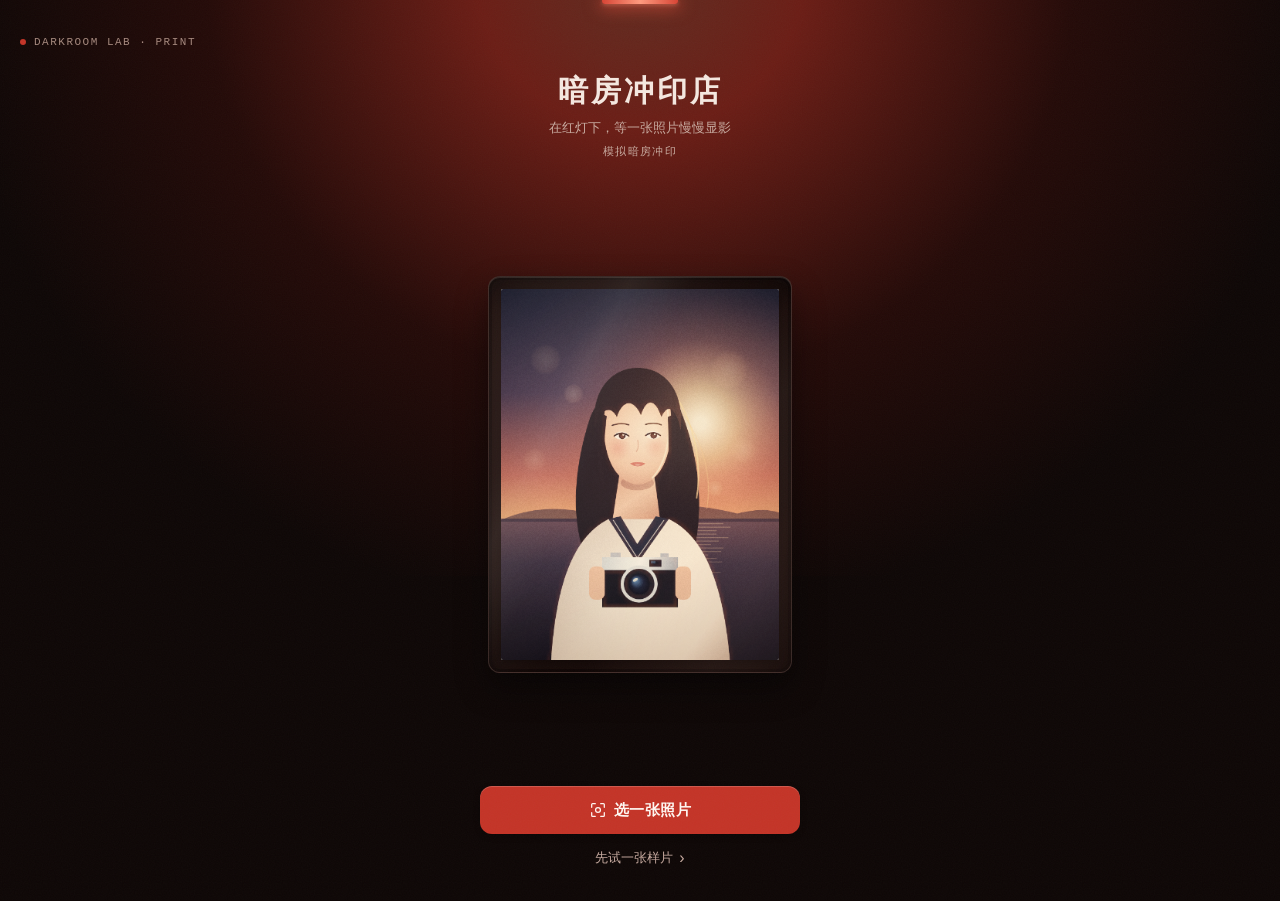
==== commit 7aba7529: "feat(darkroom): 完善暗房模拟流程与成片导出" ====
--- a/darkroom/index.html
+++ b/darkroom/index.html
@@ -34,20 +34,19 @@
         <div class="intro-top-row">
           <div class="brand-badge">
             <span class="lamp-dot" aria-hidden="true"></span>
-            <span class="brand-code">DARKROOM LAB · 35MM</span>
+            <span class="brand-code">DARKROOM LAB · PRINT</span>
           </div>
           <button type="button" class="card-bar-btn intro-binder-btn" id="open-binder-intro" aria-label="打开暗房卡册" hidden>
-            <svg viewBox="0 0 20 20" width="13" height="13" aria-hidden="true">
-              <rect x="3" y="3" width="6" height="6" rx="1" fill="none" stroke="currentColor" stroke-width="1.5"/>
-              <rect x="11" y="3" width="6" height="6" rx="1" fill="none" stroke="currentColor" stroke-width="1.5"/>
-              <rect x="3" y="11" width="6" height="6" rx="1" fill="none" stroke="currentColor" stroke-width="1.5"/>
-              <rect x="11" y="11" width="6" height="6" rx="1" fill="none" stroke="currentColor" stroke-width="1.5"/>
+            <svg viewBox="0 0 20 20" width="15" height="15" aria-hidden="true">
+              <path d="M6.5 3.5v13m3-10h5m-5 3.5h5m-5 3.5h5m-2.5-7v7" fill="none" stroke="currentColor" stroke-width="1.4" stroke-linecap="round" stroke-linejoin="round"/>
+              <rect x="3.5" y="3.5" width="13" height="13" rx="2" fill="none" stroke="currentColor" stroke-width="1.4"/>
             </svg>
             <span>卡册 <span id="binder-count-intro">0/9</span></span>
           </button>
         </div>
         <h1 class="intro-title">暗房冲印店</h1>
-        <p class="intro-sub">红灯下，亲手洗出你的胶片</p>
+        <p class="intro-sub">在红灯下，等一张照片慢慢显影</p>
+        <p class="intro-simulation">模拟暗房冲印</p>
       </header>
 
       <div class="intro-tray" aria-hidden="true">
@@ -63,13 +62,12 @@
         <input type="file" id="pick-input" accept="image/*" class="visually-hidden" />
         <label class="btn btn-primary" id="pick-label" for="pick-input">
           <svg class="btn-ico" viewBox="0 0 20 20" width="18" height="18" aria-hidden="true">
-            <rect x="2" y="5" width="16" height="12" rx="2" fill="none" stroke="currentColor" stroke-width="1.6"/>
-            <path d="M6.5 5L8 3h4l1.5 2" fill="none" stroke="currentColor" stroke-width="1.6" stroke-linejoin="round"/>
-            <circle cx="10" cy="11" r="3" fill="none" stroke="currentColor" stroke-width="1.6"/>
+            <path d="M7 3H4a1 1 0 0 0-1 1v3m10-4h3a1 1 0 0 1 1 1v3M3 13v3a1 1 0 0 0 1 1h3m10-4v3a1 1 0 0 1-1 1h-3" fill="none" stroke="currentColor" stroke-width="1.4" stroke-linecap="round" stroke-linejoin="round"/>
+            <circle cx="10" cy="10" r="2.7" fill="none" stroke="currentColor" stroke-width="1.4"/>
           </svg>
           <span>选一张照片</span>
         </label>
-        <button type="button" class="btn btn-ghost" id="use-sample" disabled>试试示例底片</button>
+        <button type="button" class="btn intro-sample-btn" id="use-sample" disabled>先试一张样片 <span aria-hidden="true">›</span></button>
         <p class="status" id="intro-status" role="status">正在点亮红灯…若长时间没有反应，请退出后重新打开。</p>
       </div>
     </section>
@@ -137,7 +135,7 @@
           </div>
         </div>
         <div class="crop-actions">
-          <button class="btn btn-primary" id="crop-apply" type="button">放入显影盘</button>
+          <button class="btn btn-primary" id="crop-apply" type="button">确认取景</button>
         </div>
         <p class="status" id="crop-status" role="status"></p>
       </div>
@@ -149,7 +147,7 @@
         <ol class="steps" aria-label="冲洗步骤">
           <li class="is-on"><span class="step-num">01</span>显影</li>
           <li><span class="step-num">02</span>定影</li>
-          <li><span class="step-num">03</span>开灯</li>
+          <li><span class="step-num">03</span>见片</li>
         </ol>
         <button type="button" class="dev-reselect-btn" id="dev-reselect" aria-label="放弃当前显影，返回重选照片">重选</button>
       </header>
@@ -173,13 +171,13 @@
               <span class="readout-time" id="dev-time">00:00</span>
             </div>
             <div class="readout-flow">
-              <span class="readout-label">药水流动</span>
+              <span class="readout-label">药液流动</span>
               <span class="meter"><span class="meter-fill" id="dev-meter"></span></span>
             </div>
           </div>
         </div>
-        <p class="hint" id="dev-hint">晃一晃手机，让药水流过相纸</p>
-        <button type="button" class="btn btn-ghost" id="pull-out" disabled>捞出来</button>
+        <p class="hint" id="dev-hint" role="status"></p>
+        <button type="button" class="btn btn-ghost" id="pull-out" disabled>取出相纸</button>
       </div>
     </section>
 
@@ -189,7 +187,7 @@
         <ol class="steps" aria-label="冲洗步骤">
           <li class="is-done"><span class="step-num">01</span>显影</li>
           <li class="is-on" id="step-fix"><span class="step-num">02</span>定影</li>
-          <li id="step-light"><span class="step-num">03</span>开灯</li>
+          <li id="step-light"><span class="step-num">03</span>见片</li>
         </ol>
       </header>
       <div class="stage">
@@ -208,11 +206,11 @@
                 <circle cx="10" cy="10" r="7.5" fill="none" stroke="currentColor" stroke-width="1.4" stroke-dasharray="3 2"/>
                 <circle cx="10" cy="10" r="3.2" fill="currentColor"/>
               </svg>
-              <span class="hold-text" id="fix-text">按住定影 4 秒</span>
+              <span class="hold-text" id="fix-text">长按定影 · 4 秒</span>
             </span>
           </button>
-          <p class="hint fix-warn" id="fix-hint"></p>
-          <button type="button" class="btn btn-ghost" id="lights-on" hidden>开灯看看</button>
+          <p class="hint fix-status" id="fix-hint" role="status"></p>
+          <button type="button" class="btn btn-ghost" id="lights-on" hidden>重试出片</button>
         </div>
       </div>
     </section>
@@ -221,11 +219,9 @@
     <section class="screen screen-result" id="screen-result" hidden>
       <header class="result-bar">
         <button type="button" class="card-bar-btn result-bar-binder" id="open-binder-result" aria-label="打开暗房卡册">
-          <svg viewBox="0 0 20 20" width="14" height="14" aria-hidden="true">
-            <rect x="3" y="3" width="6" height="6" rx="1" fill="none" stroke="currentColor" stroke-width="1.5"/>
-            <rect x="11" y="3" width="6" height="6" rx="1" fill="none" stroke="currentColor" stroke-width="1.5"/>
-            <rect x="3" y="11" width="6" height="6" rx="1" fill="none" stroke="currentColor" stroke-width="1.5"/>
-            <rect x="11" y="11" width="6" height="6" rx="1" fill="none" stroke="currentColor" stroke-width="1.5"/>
+          <svg viewBox="0 0 20 20" width="15" height="15" aria-hidden="true">
+            <path d="M6.5 3.5v13m3-10h5m-5 3.5h5m-5 3.5h5m-2.5-7v7" fill="none" stroke="currentColor" stroke-width="1.4" stroke-linecap="round" stroke-linejoin="round"/>
+            <rect x="3.5" y="3.5" width="13" height="13" rx="2" fill="none" stroke="currentColor" stroke-width="1.4"/>
           </svg>
           <span>卡册 <span id="binder-count-result">0/9</span></span>
         </button>
@@ -239,37 +235,43 @@
             </div>
           </div>
           <div class="result-meta">
-            <p class="result-title visually-hidden" id="result-title">刚刚好的一张</p>
+            <h2 class="result-title visually-hidden" id="result-title" tabindex="-1">冲印成片</h2>
+            <div class="export-options" id="print-options" role="group" aria-label="成片版式">
+              <button type="button" data-mode="clean" aria-pressed="true">纯净成片</button>
+              <button type="button" data-mode="paper" aria-pressed="false">暗房相纸</button>
+            </div>
             <div class="result-report" id="result-report"></div>
           </div>
           <div class="result-actions">
             <div class="result-btn-row">
               <button type="button" class="btn btn-primary" id="save-photo">
                 <svg class="btn-ico" viewBox="0 0 20 20" width="16" height="16" aria-hidden="true">
-                  <path d="M10 3v9m0 0l-3.5-3.5M10 12l3.5-3.5M4 15.5h12" fill="none" stroke="currentColor" stroke-width="1.7" stroke-linecap="round" stroke-linejoin="round"/>
+                  <path d="M5.5 6.5H4a1 1 0 0 0-1 1v8a1 1 0 0 0 1 1h12a1 1 0 0 0 1-1v-8a1 1 0 0 0-1-1h-1.5M10 3v9m-2.75-2.75L10 12l2.75-2.75" fill="none" stroke="currentColor" stroke-width="1.4" stroke-linecap="round" stroke-linejoin="round"/>
                 </svg>
-                <span>存到相册</span>
+                <span>保存成片</span>
               </button>
               <button type="button" class="btn btn-ghost" id="post-note">
                 <svg class="btn-ico" viewBox="0 0 20 20" width="16" height="16" aria-hidden="true">
-                  <path d="M4 16h12M6 12.5l7.5-7.5 2 2L8 14.5 5.5 15 6 12.5z" fill="none" stroke="currentColor" stroke-width="1.6" stroke-linecap="round" stroke-linejoin="round"/>
+                  <path d="M11 3.5H5A1.5 1.5 0 0 0 3.5 5v10A1.5 1.5 0 0 0 5 16.5h9a1.5 1.5 0 0 0 1.5-1.5v-5M7 9h4m-4 3h5m3-9v4m-2-2h4" fill="none" stroke="currentColor" stroke-width="1.4" stroke-linecap="round" stroke-linejoin="round"/>
                 </svg>
-                <span>发一篇笔记</span>
+                <span>发笔记</span>
               </button>
             </div>
-            <button type="button" class="btn btn-card-entry" id="open-card">
-              <svg class="btn-ico" viewBox="0 0 20 20" width="15" height="15" aria-hidden="true">
-                <path d="M10 2.5l1.6 4.7 4.9 1.6-4.9 1.6L10 15.1l-1.6-4.7-4.9-1.6 4.9-1.6L10 2.5z" fill="currentColor"/>
-              </svg>
-              <span id="open-card-text">拆一张暗房小卡</span>
-              <span class="entry-new-dot" id="open-card-dot" hidden aria-hidden="true"></span>
-            </button>
-            <div class="result-again-row">
+            <div class="result-btn-row result-secondary-row">
+              <button type="button" class="btn btn-card-entry" id="open-card">
+                <svg class="btn-ico" viewBox="0 0 20 20" width="16" height="16" aria-hidden="true">
+                  <path d="M10 4l3-1 3 9m-1.5-9h4m-2-2v4" fill="none" stroke="currentColor" stroke-width="1.4" stroke-linecap="round" stroke-linejoin="round"/>
+                  <rect x="4" y="5" width="8" height="12" rx="1.4" transform="rotate(-9 8 11)" fill="none" stroke="currentColor" stroke-width="1.4"/>
+                </svg>
+                <span id="open-card-text">拆封暗房小卡</span>
+                <span class="entry-new-dot" id="open-card-dot" hidden aria-hidden="true"></span>
+              </button>
               <button type="button" class="btn btn-again" id="again">
-                <svg class="btn-ico" viewBox="0 0 20 20" width="15" height="15" aria-hidden="true">
-                  <path d="M4.5 10a5.5 5.5 0 1 1 1.4 3.7M4.5 10V6.5m0 3.5H8" fill="none" stroke="currentColor" stroke-width="1.6" stroke-linecap="round" stroke-linejoin="round"/>
+                <svg class="btn-ico" viewBox="0 0 20 20" width="16" height="16" aria-hidden="true">
+                  <path d="M4 9a6 6 0 1 1 1 4.4M4 9V5m0 4h4" fill="none" stroke="currentColor" stroke-width="1.4" stroke-linecap="round" stroke-linejoin="round"/>
+                  <circle cx="10" cy="10" r="1.25" fill="currentColor"/>
                 </svg>
-                <span class="again-text">再冲一张</span>
+                <span class="again-text">再洗一张</span>
               </button>
             </div>
             <p class="status" id="result-status" role="status"></p>
@@ -288,11 +290,9 @@
           <span id="close-card-label">返回相纸</span>
         </button>
         <button type="button" class="card-bar-btn card-bar-binder" id="open-binder-card" aria-label="打开暗房卡册">
-          <svg viewBox="0 0 20 20" width="14" height="14" aria-hidden="true">
-            <rect x="3" y="3" width="6" height="6" rx="1" fill="none" stroke="currentColor" stroke-width="1.5"/>
-            <rect x="11" y="3" width="6" height="6" rx="1" fill="none" stroke="currentColor" stroke-width="1.5"/>
-            <rect x="3" y="11" width="6" height="6" rx="1" fill="none" stroke="currentColor" stroke-width="1.5"/>
-            <rect x="11" y="11" width="6" height="6" rx="1" fill="none" stroke="currentColor" stroke-width="1.5"/>
+          <svg viewBox="0 0 20 20" width="15" height="15" aria-hidden="true">
+            <path d="M6.5 3.5v13m3-10h5m-5 3.5h5m-5 3.5h5m-2.5-7v7" fill="none" stroke="currentColor" stroke-width="1.4" stroke-linecap="round" stroke-linejoin="round"/>
+            <rect x="3.5" y="3.5" width="13" height="13" rx="2" fill="none" stroke="currentColor" stroke-width="1.4"/>
           </svg>
           <span>卡册 <span id="binder-count-card">0/9</span></span>
         </button>
@@ -362,7 +362,7 @@
                     <span class="reg-mark reg-br"></span>
                   </div>
                   <div class="holo-back-body">
-                    <div class="holo-back-top">SAFETY FILM · 35MM</div>
+                    <div class="holo-back-top">DARKROOM LAB · PRINT</div>
                     <div class="holo-back-emblem" aria-hidden="true">
                       <span class="emblem-en">DARKROOM LAB</span>
                       <svg class="emblem-svg" viewBox="0 0 120 120" width="96" height="96">
@@ -389,7 +389,7 @@
                       <span class="emblem-cn">暗房冲印店</span>
                     </div>
                     <div class="holo-back-archive" id="holo-back-archive">
-                      <p class="archive-title" id="card-back-title">刚刚好的一张</p>
+                      <p class="archive-title" id="card-back-title">冲印档案</p>
                       <div class="archive-spec">
                         <span class="archive-mat" id="card-back-mat">柔虹</span>
                         <span class="archive-sep" aria-hidden="true">·</span>
@@ -398,9 +398,8 @@
                       <p class="archive-origin" id="card-back-origin">光斜过来时，刚好掠过一道虹</p>
                     </div>
                     <div class="holo-back-stamp">
-                      <span id="card-back-date">2026.11.19</span>
+                      <span id="card-back-date"></span>
                       <span class="stamp-sep">&lt; <span id="card-back-no">No.0001</span> &gt;</span>
-                      <span>C-41</span>
                     </div>
                   </div>
                 </div>
@@ -412,7 +411,7 @@
             <span class="card-caption-text" id="card-caption-text"></span>
             <span class="card-caption-new" id="card-caption-new" hidden>新收入卡册</span>
           </div>
-          <p class="card-tip" id="card-tip">点击翻开</p>
+          <p class="card-tip" id="card-tip" role="status">轻触拆封</p>
         </div>
         <section class="card-framing" id="card-framing" aria-label="小卡照片构图" hidden>
           <canvas id="card-framing-canvas" width="360" height="350" tabindex="0" role="group" aria-label="小卡取景，可用方向键移动照片"></canvas>
@@ -421,12 +420,16 @@
       </div>
 
       <div class="card-modal-actions">
+        <div class="export-options" id="card-save-options" role="group" aria-label="小卡保存方式" hidden>
+          <button type="button" data-mode="face" aria-pressed="true">独立卡面</button>
+          <button type="button" data-mode="both" aria-pressed="false">双面晒卡</button>
+        </div>
         <button type="button" class="btn btn-ghost" id="card-framing-entry" hidden>调整构图</button>
-        <button type="button" class="btn btn-primary is-pending" id="save-card" disabled>珍藏这张小卡</button>
+        <button type="button" class="btn btn-primary is-pending" id="save-card" disabled>保存小卡</button>
       </div>
     </div>
 
-    <!-- 独立暗房卡册（6格透明活页插袋） -->
+    <!-- 独立暗房卡册（九格活页） -->
     <div class="binder-modal" id="binder-modal" role="dialog" aria-modal="true" aria-label="暗房卡册" hidden>
       <div class="binder-bar">
         <button type="button" class="card-bar-btn" id="close-binder" aria-label="关闭卡册">
@@ -461,7 +464,7 @@
             <path d="M5.5 5.5l9 9m0-9l-9 9" fill="none" stroke="currentColor" stroke-width="1.8" stroke-linecap="round"/>
           </svg>
         </button>
-        <span class="preview-raw-badge" id="preview-raw-badge" aria-hidden="true">RAW · 原底片</span>
+        <span class="preview-raw-badge" id="preview-raw-badge" aria-hidden="true">冲印前</span>
       </div>
       <div class="preview-stage" id="preview-stage">
         <img class="preview-img" id="preview-img" alt="冲洗出来的照片大图" />
@@ -472,9 +475,9 @@
             <rect x="3" y="4" width="14" height="12" rx="2" fill="none" stroke="currentColor" stroke-width="1.5"/>
             <line x1="10" y1="4" x2="10" y2="16" stroke="currentColor" stroke-width="1.5"/>
           </svg>
-          <span>按住看原底片</span>
-        </button>
-        <p class="preview-tip" id="preview-tip" aria-hidden="true">轻点退出</p>
+          <span>按住看冲印前</span>
+        </button>
+        <p class="preview-tip" id="preview-tip" aria-hidden="true">双击看细节 · 轻点返回</p>
       </div>
     </div>
   </div>
--- a/darkroom/style.css
+++ b/darkroom/style.css
@@ -115,17 +115,23 @@
 /* ================================================================
    首屏
    ================================================================ */
-.screen-intro .topbar { padding-top: 20px; }
+.screen-intro .topbar { padding: 20px 20px 8px; }
 .intro-top-row {
   display: -webkit-box; display: flex; -webkit-box-align: center; align-items: center;
   -webkit-box-pack: justify; justify-content: space-between;
-  margin-bottom: 8px;
-}
+  min-height: 44px; margin-bottom: 8px; padding-right: calc(var(--capsule-right) - 20px);
+}
+.screen-intro .intro-title, .screen-intro .intro-sub, .intro-simulation {
+  text-align: center;
+}
+.screen-intro .intro-title { font-size: 30px; }
+.intro-simulation { margin-top: 6px; color: var(--text-secondary); font-size: 11px; letter-spacing: 1.4px; }
 .brand-badge {
   display: -webkit-box; display: flex; -webkit-box-align: center; align-items: center;
 }
 .intro-binder-btn {
-  height: 44px; padding: 0 12px; font-size: 12px; color: var(--text-secondary);
+  height: 44px; padding: 0 12px; margin-left: 8px; flex-shrink: 0;
+  font-size: 12px; color: var(--text-secondary); white-space: nowrap;
 }
 .lamp-dot {
   display: inline-block; width: 6px; height: 6px; border-radius: var(--r-pill);
@@ -144,6 +150,12 @@
 .intro-actions { padding: 4px 20px 20px; text-align: center; }
 .intro-actions .btn { margin-top: 12px; }
 .intro-actions #pick-label { margin-top: 0; }
+.intro-actions .intro-sample-btn {
+  display: inline-flex; width: auto; min-height: 44px; height: 44px; margin: 2px auto 0; padding: 0 14px;
+  background: transparent; color: var(--text-secondary); box-shadow: none; font-size: 13px; font-weight: 500;
+}
+.intro-sample-btn span { margin-left: 6px; font-size: 16px; }
+.intro-sample-btn:focus { box-shadow: inset 0 0 0 1px var(--text-secondary); }
 #pick-input:focus + #pick-label {
   box-shadow: inset 0 0 0 2px #fff7f2, 0 0 0 2px rgba(255, 200, 184, 0.55);
 }
@@ -222,6 +234,40 @@
 .tray-paper canvas {
   position: absolute; left: 0; top: 0; width: 100%; height: 100%; display: block;
   -webkit-filter: grayscale(1); filter: grayscale(1);
+}
+.screen-develop.is-exposing .tray {
+  background: #241b17; border-color: rgba(236, 204, 169, 0.24);
+  box-shadow: inset 0 0 0 2px rgba(10, 5, 4, 0.4), 0 14px 32px rgba(0, 0, 0, 0.48);
+}
+.screen-develop.is-exposing .tray-red, .screen-develop.is-exposing .tray-liquid,
+.screen-fix.is-stopping .tray-liquid { display: none; }
+.screen-develop.is-exposing .tray-paper::after,
+.screen-fix.is-washing .tray-fix::after {
+  content: ""; position: absolute; left: 0; top: 0; right: 0; bottom: 0; pointer-events: none;
+}
+.screen-develop.is-exposing .tray-paper::after {
+  z-index: 1;
+  background: radial-gradient(ellipse at 50% 0%, #fff7da, rgba(255, 200, 144, 0.3), transparent 75%);
+  -webkit-animation: enlargerLight 0.8s ease-out both; animation: enlargerLight 0.8s ease-out both;
+}
+@-webkit-keyframes enlargerLight { 0%, 100% { opacity: 0; } 28% { opacity: 0.78; } }
+@keyframes enlargerLight { 0%, 100% { opacity: 0; } 28% { opacity: 0.78; } }
+.screen-fix.is-washing .tray-red {
+  opacity: 0.35 !important;
+  -webkit-transition: opacity 0.7s ease-out; transition: opacity 0.7s ease-out;
+}
+.screen-fix.is-washing .tray-fix::after {
+  z-index: 4;
+  background: linear-gradient(168deg, transparent 34%, rgba(247, 227, 205, 0.24) 48%, transparent 62%);
+  -webkit-animation: waterRinse 1s ease-out both; animation: waterRinse 1s ease-out both;
+}
+@-webkit-keyframes waterRinse {
+  from { opacity: 0.7; -webkit-transform: translateY(-62%); }
+  to { opacity: 0; -webkit-transform: translateY(62%); }
+}
+@keyframes waterRinse {
+  from { opacity: 0.7; transform: translateY(-62%); }
+  to { opacity: 0; transform: translateY(62%); }
 }
 
 /* 安全灯下只看得到红色的单色画面（位于相纸上方、高光液面下方） */
@@ -527,11 +573,11 @@
   -webkit-transform: scale(0.985); transform: scale(0.985);
   box-shadow: inset 0 0 0 1px rgba(255, 165, 145, 0.55);
 }
-.btn-hold.is-done { display: none; }
-.fix-warn {
+.btn-hold.is-done { opacity: 0.65; }
+.fix-status {
   margin: 10px 0 0; min-height: 0; font-size: 12px; color: var(--text-secondary);
 }
-.fix-warn:empty { display: none; }
+.fix-status:empty { display: none; }
 
 .hold-fill {
   position: absolute; left: 0; top: 0; bottom: 0; width: 0;
@@ -546,12 +592,6 @@
   display: -webkit-box; display: flex; -webkit-box-align: center; align-items: center; -webkit-box-pack: center; justify-content: center;
 }
 #lights-on { margin-top: 10px; }
-#lights-on.is-ready {
-  margin-top: 0;
-  background: var(--accent-warm);
-  color: #1f1410; font-weight: 600; letter-spacing: 1px;
-  box-shadow: inset 0 1px 0 rgba(255, 255, 255, 0.65);
-}
 
 /* ================================================================
    开灯后的出片页（照片为主角，操作按直觉分层，对比度全面 ≥ 4.5:1）
@@ -578,7 +618,7 @@
   padding: 8px 20px 16px; text-align: center;
 }
 .result-inner { margin: auto 0; width: 100%; }
-.result-stage { padding: 4px 0 10px; }
+.result-stage { padding: 4px 0 4px; }
 .screen-result.is-entering .result-stage {
   -webkit-animation: resultSettle 0.38s var(--ease-out) both;
   animation: resultSettle 0.38s var(--ease-out) both;
@@ -606,11 +646,14 @@
 }
 .result-card {
   position: relative;
-  display: inline-block; max-width: 86%;
+  display: inline-block; max-width: 94%;
   background: var(--lit-surface); border-radius: var(--r-paper);
   box-shadow: 0 16px 38px rgba(45, 28, 18, 0.18), 0 3px 8px rgba(45, 28, 18, 0.10);
 }
-.result-card img { display: block; max-width: 100%; width: auto; height: auto; max-height: 52vh; }
+.result-card img {
+  display: block; max-width: 100%; width: auto; height: auto; max-height: 54vh;
+  border-radius: inherit; box-shadow: inset 0 0 0 1px rgba(58, 38, 28, 0.10);
+}
 .result-card-hit {
   position: absolute; left: 0; top: 0; right: 0; bottom: 0;
   width: 100%; height: 100%; border: 0; padding: 0;
@@ -623,27 +666,48 @@
   box-shadow: 0 0 0 2px var(--lit-bg), 0 0 0 4px var(--lit-text);
 }
 
-.result-meta { margin: 8px 0 14px; }
+.result-meta { margin: 0 0 10px; }
 .result-report {
-  display: inline-block; margin: 0 auto; max-width: 320px;
-  padding: 4px 12px;
-  border-top: 1px solid var(--lit-border);
-  border-bottom: 1px solid var(--lit-border);
+  margin: 0 auto; max-width: 320px;
   font-family: var(--font-mono); font-size: 11px; letter-spacing: 0.6px;
   color: #58453c; line-height: 1.5;
 }
-.report-tag { display: inline; }
-.report-tag + .report-tag::before { content: " / "; opacity: 0.45; }
-.report-tag-ok { color: #244d2e; font-weight: 600; }
+.export-options {
+  display: -webkit-inline-box; display: inline-flex; position: relative;
+  padding: 0 4px; color: var(--text-secondary);
+}
+.export-options::before {
+  content: ""; position: absolute; left: 0; right: 0; top: 6px; bottom: 6px;
+  border-radius: var(--r-pill); background: #271a18; pointer-events: none;
+}
+.export-options button {
+  position: relative; min-height: 44px; min-width: 96px; padding: 0 10px;
+  border: 0; border-radius: var(--r-pill); background: transparent; color: inherit;
+  font: inherit; font-size: 12px; cursor: pointer;
+}
+.export-options button::before {
+  content: ""; position: absolute; left: 0; right: 0; top: 9px; bottom: 9px;
+  border-radius: var(--r-pill); border: 1px solid transparent; pointer-events: none;
+}
+.export-options button[aria-pressed="true"] { color: #fff3e9; font-weight: 600; }
+.export-options button[aria-pressed="true"]::before { border-color: #936655; }
+.export-options button:focus { outline: 2px solid currentColor; outline-offset: -2px; }
+.screen-result .export-options { color: #604c42; }
+.screen-result .export-options::before { background: #e5dacf; }
+.screen-result .export-options button[aria-pressed="true"] { color: #35251e; }
+.screen-result .export-options button[aria-pressed="true"]::before { border-color: #9a7867; }
 
 .result-actions { max-width: 320px; margin: 0 auto; }
 .result-btn-row {
   display: -webkit-box; display: flex; -webkit-box-align: center; align-items: center;
 }
 .result-btn-row .btn {
-  -webkit-box-flex: 1; flex: 1 1 0; max-width: none; margin: 0; height: 48px; font-size: 15px;
-}
-.result-btn-row .btn:first-child { margin-right: 12px; }
+  -webkit-box-flex: 1; flex: 1 1 0; min-width: 0; max-width: none;
+  margin: 0; height: 48px; border-radius: 12px; padding: 0 6px; font-size: 14px; white-space: nowrap;
+}
+.result-btn-row .btn:first-child { -webkit-box-flex: 1.25; flex-grow: 1.25; margin-right: 8px; }
+.result-secondary-row { margin-top: 8px; }
+.result-secondary-row .btn:first-child { -webkit-box-flex: 1.75; flex-grow: 1.75; }
 
 /* 小卡入口：克制暖墨黑质感，本轮未拆时扫过一次流光 */
 .btn-card-entry {
@@ -678,9 +742,6 @@
   margin-left: 8px; background: #e85848;
 }
 
-.result-again-row {
-  margin-top: 12px; text-align: center;
-}
 .btn-again {
   display: -webkit-inline-box; display: inline-flex;
   width: auto; max-width: 100%; min-width: 136px; height: 44px;
@@ -782,6 +843,7 @@
   flex-shrink: 0; position: relative; z-index: 2;
   padding: 8px 20px 20px; text-align: center;
 }
+.card-modal-actions .export-options { margin: 0 auto 2px; }
 #save-card.is-pending { opacity: 0; pointer-events: none; }
 
 /* 3D 场景、地面落影、入场、分级揭晓光晕 */
@@ -1501,7 +1563,7 @@
 .holo-back-watermark {
   position: absolute; left: -14px; top: -14px; right: -14px; bottom: -14px;
   pointer-events: none; z-index: 1; will-change: transform;
-  background-image: url("data:image/svg+xml,%3Csvg xmlns='http://www.w3.org/2000/svg' width='160' height='72' viewBox='0 0 160 72'%3E%3Cg transform='rotate(-18 80 36)' fill='%23f2ded0' fill-opacity='0.055' font-family='monospace' font-size='7' letter-spacing='1.5'%3E%3Ctext x='6' y='24'%3EDARKROOM LAB · 35MM%3C/text%3E%3Ctext x='24' y='56'%3ESAFETY FILM PAPER%3C/text%3E%3C/g%3E%3C/svg%3E");
+  background-image: url("data:image/svg+xml,%3Csvg xmlns='http://www.w3.org/2000/svg' width='160' height='72' viewBox='0 0 160 72'%3E%3Cg transform='rotate(-18 80 36)' fill='%23f2ded0' fill-opacity='0.055' font-family='monospace' font-size='7' letter-spacing='1.5'%3E%3Ctext x='6' y='24'%3EDARKROOM LAB · PRINT%3C/text%3E%3Ctext x='24' y='56'%3EPHOTOGRAPHIC PRINT%3C/text%3E%3C/g%3E%3C/svg%3E");
   background-size: 160px 72px;
 }
 .holo-back-shine {
@@ -2127,11 +2189,10 @@
 @media (max-height: 660px) {
   .topbar { padding: 12px var(--capsule-right) 4px 16px; }
   .screen-intro .topbar { padding-top: 12px; }
-  .intro-title { font-size: 24px; }
+  .screen-intro .intro-title { font-size: 25px; }
   .intro-sub { font-size: 12px; margin-top: 4px; }
   .intro-tray { padding: 4px 16px; }
   .intro-actions { padding: 4px 16px 12px; }
-  .intro-actions .btn { margin-top: 8px; }
   .btn { height: 44px; font-size: 14px; }
   .panel { padding: 4px 16px 12px; }
   .readout-box { padding: 8px 12px; }
@@ -2143,10 +2204,8 @@
   .result-scroll { padding: 4px 16px 12px; }
   .result-stage { padding: 2px 0 8px; }
   .result-card img { max-height: 38vh; }
-  .result-meta { margin: 4px 0 10px; }
+  .result-meta { margin: 0 0 7px; }
   .result-btn-row .btn { height: 44px; font-size: 14px; }
-  .btn-card-entry { height: 44px; margin-top: 8px; }
-  .result-again-row { margin-top: 8px; }
 
   .card-modal-bar { padding: 8px var(--capsule-right) 2px 16px; }
   .card-stage { padding: 4px 16px; }
@@ -2190,12 +2249,15 @@
 
 @media (prefers-reduced-motion: reduce) {
   .tray-static .tray-liquid, .tray-liquid-calm, .safelight-lamp, .light-flash.is-flashing, .tray-ripple, .tray-guide-dot,
+  .screen-develop.is-exposing .tray-paper::after, .screen-fix.is-washing .tray-fix::after,
   .tray-paper.is-dipping, .screen-develop .tray-paper.is-dipping::before,
   .screen-result.is-entering .result-stage, .screen-result.is-entering .result-meta, .screen-result.is-entering .result-actions,
   .clock-dot, .screen-develop.is-sweet #pull-out, .btn-card-entry.is-shimmer::after,
   .holo-scene.is-entering, .holo-scene.is-entering.is-floating, .holo-aura.is-special, .holo-aura.is-prism {
     -webkit-animation: none; animation: none;
   }
+  .screen-develop.is-exposing .tray-paper::after, .screen-fix.is-washing .tray-fix::after { opacity: 0; }
+  .screen-fix.is-washing .tray-red { -webkit-transition: none; transition: none; }
   body, .safelight, .btn, .screen-develop .tray, .tray-fix, .preview-modal, .preview-tip, .preview-raw-badge, .preview-compare, .crop-grid, .crop-ratio-btn { -webkit-transition: none; transition: none; }
   .holo-edges, .holo-shadow, .holo-rim, .holo-back-rim { display: none !important; }
   .holo-tilt, .holo-flipper, .holo-flipper.is-flipped, .holo-flipper.is-charging,
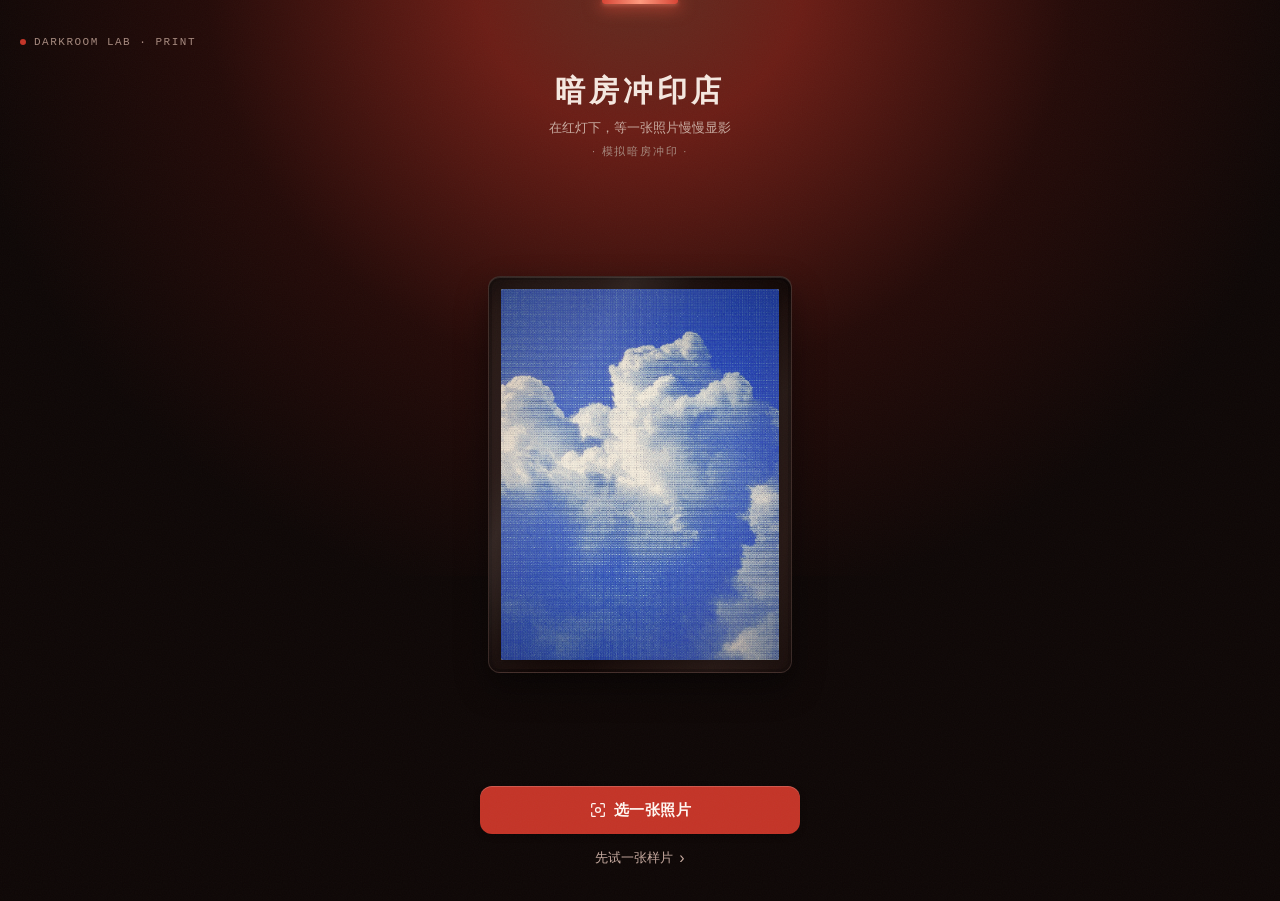
==== commit eb39d5ff: "feat(darkroom): 更换样片并精修冲印与小卡导出" ====
--- a/darkroom/index.html
+++ b/darkroom/index.html
@@ -46,13 +46,13 @@
         </div>
         <h1 class="intro-title">暗房冲印店</h1>
         <p class="intro-sub">在红灯下，等一张照片慢慢显影</p>
-        <p class="intro-simulation">模拟暗房冲印</p>
+        <p class="intro-simulation">· 模拟暗房冲印 ·</p>
       </header>
 
       <div class="intro-tray" aria-hidden="true">
         <div class="tray tray-static">
           <div class="tray-paper">
-            <canvas id="sample-preview" width="360" height="480"></canvas>
+            <canvas id="sample-preview" width="360" height="480" data-sample-src="./sample-clouds.jpg"></canvas>
           </div>
           <div class="tray-liquid"></div>
         </div>
@@ -80,7 +80,7 @@
           </svg>
           <span>返回</span>
         </button>
-        <span class="crop-format-badge" id="crop-format-badge" aria-live="polite">ORIGINAL</span>
+        <span class="crop-format-badge" id="crop-format-badge" aria-live="polite">原图</span>
         <h2 class="visually-hidden" id="crop-title" tabindex="-1">裁剪照片</h2>
       </header>
       <div class="crop-stage" id="crop-stage">
--- a/darkroom/style.css
+++ b/darkroom/style.css
@@ -124,8 +124,8 @@
 .screen-intro .intro-title, .screen-intro .intro-sub, .intro-simulation {
   text-align: center;
 }
-.screen-intro .intro-title { font-size: 30px; }
-.intro-simulation { margin-top: 6px; color: var(--text-secondary); font-size: 11px; letter-spacing: 1.4px; }
+.screen-intro .intro-title { font-size: 30px; letter-spacing: 4px; }
+.intro-simulation { margin-top: 6px; color: var(--text-muted); font-size: 11px; letter-spacing: 1.8px; }
 .brand-badge {
   display: -webkit-box; display: flex; -webkit-box-align: center; align-items: center;
 }
@@ -235,30 +235,37 @@
   position: absolute; left: 0; top: 0; width: 100%; height: 100%; display: block;
   -webkit-filter: grayscale(1); filter: grayscale(1);
 }
+.screen-develop .tray-red, .screen-develop .tray-liquid, .screen-fix .tray-liquid {
+  -webkit-transition: opacity 0.36s ease; transition: opacity 0.36s ease;
+}
 .screen-develop.is-exposing .tray {
-  background: #241b17; border-color: rgba(236, 204, 169, 0.24);
+  background: #241b17; border-color: rgba(236, 204, 169, 0.28);
   box-shadow: inset 0 0 0 2px rgba(10, 5, 4, 0.4), 0 14px 32px rgba(0, 0, 0, 0.48);
 }
-.screen-develop.is-exposing .tray-red, .screen-develop.is-exposing .tray-liquid,
-.screen-fix.is-stopping .tray-liquid { display: none; }
+.screen-develop.is-exposing .tray-red { opacity: 0.14; }
+.screen-develop.is-exposing .tray-liquid { opacity: 0 !important; }
+.screen-fix.is-stopping .tray-liquid {
+  opacity: 0.14;
+  -webkit-animation-play-state: paused; animation-play-state: paused;
+}
 .screen-develop.is-exposing .tray-paper::after,
 .screen-fix.is-washing .tray-fix::after {
   content: ""; position: absolute; left: 0; top: 0; right: 0; bottom: 0; pointer-events: none;
 }
 .screen-develop.is-exposing .tray-paper::after {
   z-index: 1;
-  background: radial-gradient(ellipse at 50% 0%, #fff7da, rgba(255, 200, 144, 0.3), transparent 75%);
+  background: radial-gradient(ellipse at 50% -6%, rgba(255, 248, 224, 0.92), rgba(255, 206, 148, 0.34) 42%, rgba(255, 206, 148, 0) 76%);
   -webkit-animation: enlargerLight 0.8s ease-out both; animation: enlargerLight 0.8s ease-out both;
 }
-@-webkit-keyframes enlargerLight { 0%, 100% { opacity: 0; } 28% { opacity: 0.78; } }
-@keyframes enlargerLight { 0%, 100% { opacity: 0; } 28% { opacity: 0.78; } }
+@-webkit-keyframes enlargerLight { 0%, 100% { opacity: 0; } 28% { opacity: 0.82; } }
+@keyframes enlargerLight { 0%, 100% { opacity: 0; } 28% { opacity: 0.82; } }
 .screen-fix.is-washing .tray-red {
-  opacity: 0.35 !important;
-  -webkit-transition: opacity 0.7s ease-out; transition: opacity 0.7s ease-out;
+  opacity: 0.32 !important;
+  -webkit-transition: opacity 0.75s ease-out; transition: opacity 0.75s ease-out;
 }
 .screen-fix.is-washing .tray-fix::after {
   z-index: 4;
-  background: linear-gradient(168deg, transparent 34%, rgba(247, 227, 205, 0.24) 48%, transparent 62%);
+  background: linear-gradient(168deg, transparent 32%, rgba(248, 232, 212, 0.28) 48%, transparent 64%);
   -webkit-animation: waterRinse 1s ease-out both; animation: waterRinse 1s ease-out both;
 }
 @-webkit-keyframes waterRinse {
@@ -573,7 +580,8 @@
   -webkit-transform: scale(0.985); transform: scale(0.985);
   box-shadow: inset 0 0 0 1px rgba(255, 165, 145, 0.55);
 }
-.btn-hold.is-done { opacity: 0.65; }
+.btn-hold.is-done { opacity: 1; background: #322622; color: #d6c3b8; }
+.btn-hold.is-done .hold-fill { opacity: 0; }
 .fix-status {
   margin: 10px 0 0; min-height: 0; font-size: 12px; color: var(--text-secondary);
 }
@@ -650,12 +658,17 @@
   background: var(--lit-surface); border-radius: var(--r-paper);
   box-shadow: 0 16px 38px rgba(45, 28, 18, 0.18), 0 3px 8px rgba(45, 28, 18, 0.10);
 }
+.result-card::after {
+  content: ""; position: absolute; left: 0; top: 0; right: 0; bottom: 0;
+  border-radius: inherit; pointer-events: none;
+  box-shadow: inset 0 0 0 1px rgba(58, 38, 28, 0.10);
+}
 .result-card img {
   display: block; max-width: 100%; width: auto; height: auto; max-height: 54vh;
-  border-radius: inherit; box-shadow: inset 0 0 0 1px rgba(58, 38, 28, 0.10);
+  border-radius: inherit;
 }
 .result-card-hit {
-  position: absolute; left: 0; top: 0; right: 0; bottom: 0;
+  position: absolute; left: 0; top: 0; right: 0; bottom: 0; z-index: 1;
   width: 100%; height: 100%; border: 0; padding: 0;
   background: transparent; cursor: pointer;
   -webkit-appearance: none; appearance: none;
@@ -674,28 +687,42 @@
 }
 .export-options {
   display: -webkit-inline-box; display: inline-flex; position: relative;
-  padding: 0 4px; color: var(--text-secondary);
+  padding: 0 3px; color: var(--text-secondary);
 }
 .export-options::before {
-  content: ""; position: absolute; left: 0; right: 0; top: 6px; bottom: 6px;
-  border-radius: var(--r-pill); background: #271a18; pointer-events: none;
+  content: ""; position: absolute; left: 0; right: 0; top: 5px; bottom: 5px;
+  border-radius: var(--r-pill); background: rgba(255, 232, 220, 0.06);
+  box-shadow: inset 0 0 0 1px rgba(255, 210, 195, 0.12); pointer-events: none;
 }
 .export-options button {
-  position: relative; min-height: 44px; min-width: 96px; padding: 0 10px;
+  position: relative; z-index: 1; min-height: 44px; min-width: 96px; padding: 0 12px;
   border: 0; border-radius: var(--r-pill); background: transparent; color: inherit;
   font: inherit; font-size: 12px; cursor: pointer;
+  -webkit-appearance: none; appearance: none;
+  -webkit-transition: color 0.16s ease; transition: color 0.16s ease;
 }
 .export-options button::before {
-  content: ""; position: absolute; left: 0; right: 0; top: 9px; bottom: 9px;
-  border-radius: var(--r-pill); border: 1px solid transparent; pointer-events: none;
+  content: ""; position: absolute; left: 0; right: 0; top: 8px; bottom: 8px; z-index: -1;
+  border-radius: var(--r-pill); background: transparent; pointer-events: none;
+  -webkit-transition: background-color 0.16s ease, box-shadow 0.16s ease;
+  transition: background-color 0.16s ease, box-shadow 0.16s ease;
 }
 .export-options button[aria-pressed="true"] { color: #fff3e9; font-weight: 600; }
-.export-options button[aria-pressed="true"]::before { border-color: #936655; }
+.export-options button[aria-pressed="true"]::before {
+  background: #382420;
+  box-shadow: inset 0 1px 0 rgba(255, 232, 218, 0.18), 0 1px 3px rgba(0, 0, 0, 0.36);
+}
 .export-options button:focus { outline: 2px solid currentColor; outline-offset: -2px; }
 .screen-result .export-options { color: #604c42; }
-.screen-result .export-options::before { background: #e5dacf; }
+.screen-result .export-options::before {
+  background: rgba(58, 38, 28, 0.08);
+  box-shadow: inset 0 1px 2px rgba(58, 38, 28, 0.08);
+}
 .screen-result .export-options button[aria-pressed="true"] { color: #35251e; }
-.screen-result .export-options button[aria-pressed="true"]::before { border-color: #9a7867; }
+.screen-result .export-options button[aria-pressed="true"]::before {
+  background: #faf7f2;
+  box-shadow: 0 1px 3px rgba(45, 28, 18, 0.14), inset 0 0 0 1px rgba(58, 38, 28, 0.08);
+}
 
 .result-actions { max-width: 320px; margin: 0 auto; }
 .result-btn-row {
@@ -712,7 +739,7 @@
 /* 小卡入口：克制暖墨黑质感，本轮未拆时扫过一次流光 */
 .btn-card-entry {
   position: relative; overflow: hidden;
-  height: 48px; margin-top: 12px; font-size: 14px; font-weight: 600; letter-spacing: 0.8px;
+  font-weight: 600; letter-spacing: 0.6px;
   color: #f6ede4;
   background: linear-gradient(180deg, #2c211e 0%, #1d1513 100%);
   box-shadow: inset 0 0 0 1px rgba(235, 202, 168, 0.26), inset 0 1px 0 rgba(255, 236, 214, 0.22), 0 4px 12px rgba(36, 22, 16, 0.16);
@@ -743,15 +770,13 @@
 }
 
 .btn-again {
-  display: -webkit-inline-box; display: inline-flex;
-  width: auto; max-width: 100%; min-width: 136px; height: 44px;
-  padding: 0 20px; border-radius: var(--r-pill);
-  font-size: 13px; font-weight: 500;
-  background: transparent; color: #4a3931;
-  box-shadow: inset 0 0 0 1px rgba(58, 38, 28, 0.22);
+  font-weight: 500;
+  background: rgba(58, 38, 28, 0.03); color: #4a3931;
+  box-shadow: inset 0 0 0 1px rgba(58, 38, 28, 0.20);
 }
 .btn-again.again-confirm {
   color: var(--accent-red-active);
+  background: rgba(168, 41, 30, 0.06);
   box-shadow: inset 0 0 0 1px rgba(168, 41, 30, 0.45);
 }
 
@@ -2258,6 +2283,10 @@
   }
   .screen-develop.is-exposing .tray-paper::after, .screen-fix.is-washing .tray-fix::after { opacity: 0; }
   .screen-fix.is-washing .tray-red { -webkit-transition: none; transition: none; }
+  .export-options button, .export-options button::before,
+  .screen-develop .tray-red, .screen-develop .tray-liquid, .screen-fix .tray-liquid {
+    -webkit-transition: none; transition: none;
+  }
   body, .safelight, .btn, .screen-develop .tray, .tray-fix, .preview-modal, .preview-tip, .preview-raw-badge, .preview-compare, .crop-grid, .crop-ratio-btn { -webkit-transition: none; transition: none; }
   .holo-edges, .holo-shadow, .holo-rim, .holo-back-rim { display: none !important; }
   .holo-tilt, .holo-flipper, .holo-flipper.is-flipped, .holo-flipper.is-charging,
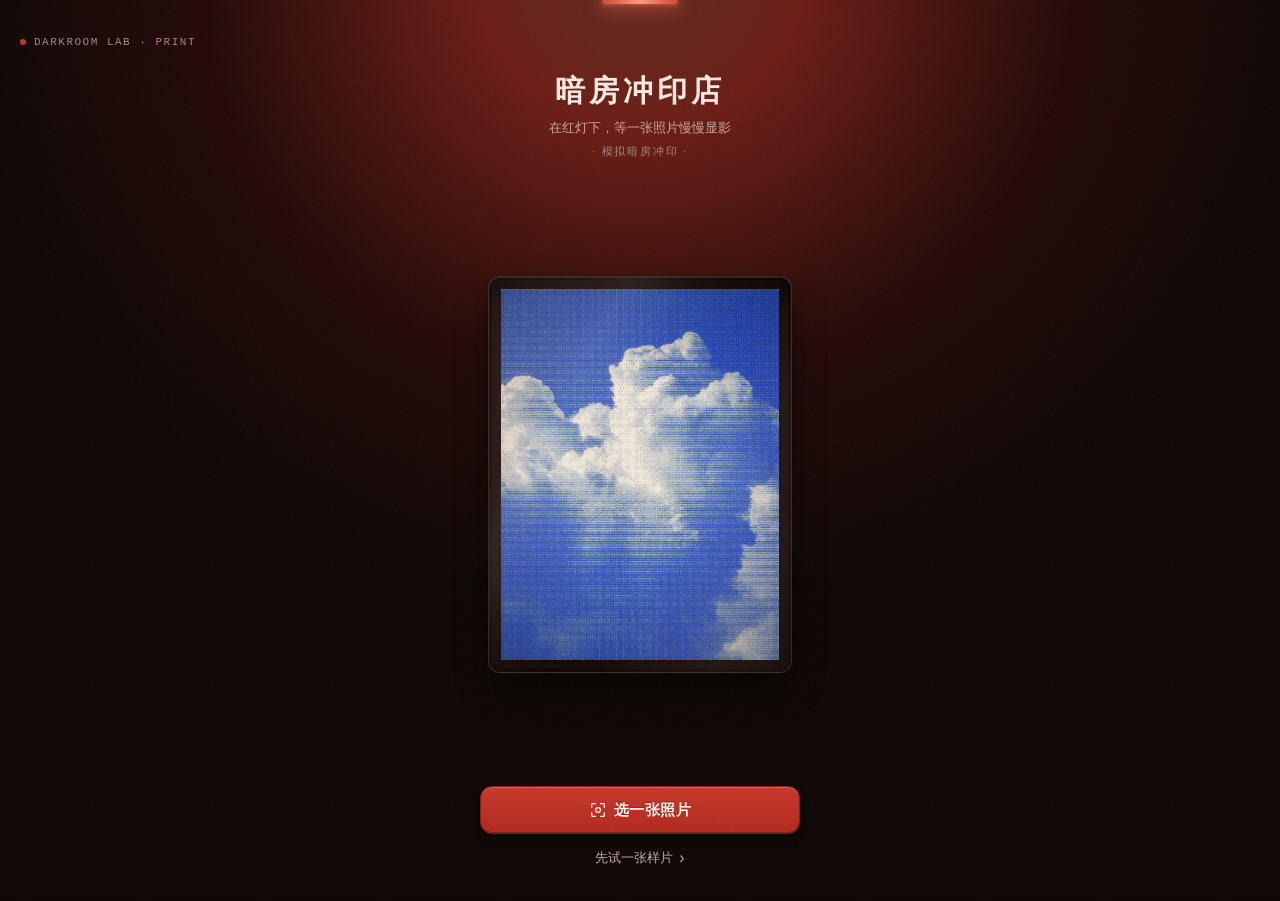
==== commit c97993eb: "feat(darkroom): 优化相纸预览与操作反馈" ====
--- a/darkroom/index.html
+++ b/darkroom/index.html
@@ -275,6 +275,7 @@
               </button>
             </div>
             <p class="status" id="result-status" role="status"></p>
+            <span class="visually-hidden" id="result-toast-status" role="status"></span>
           </div>
         </div>
       </div>
@@ -412,6 +413,7 @@
             <span class="card-caption-new" id="card-caption-new" hidden>新收入卡册</span>
           </div>
           <p class="card-tip" id="card-tip" role="status">轻触拆封</p>
+          <span class="visually-hidden toast-announcement" role="status"></span>
         </div>
         <section class="card-framing" id="card-framing" aria-label="小卡照片构图" hidden>
           <canvas id="card-framing-canvas" width="360" height="350" tabindex="0" role="group" aria-label="小卡取景，可用方向键移动照片"></canvas>
@@ -449,6 +451,8 @@
         <span class="bp-seg"></span><span class="bp-seg"></span><span class="bp-seg"></span>
         <span class="bp-seg"></span><span class="bp-seg"></span><span class="bp-seg"></span>
       </div>
+      <p class="binder-empty-lead" id="binder-empty-lead" hidden>拆封本轮小卡，点亮第一张材质</p>
+      <span class="visually-hidden toast-announcement" role="status"></span>
       <div class="binder-scroll">
         <div class="binder-sheet">
           <div class="binder-grid" id="card-collect-grid"></div>
@@ -478,6 +482,19 @@
           <span>按住看冲印前</span>
         </button>
         <p class="preview-tip" id="preview-tip" aria-hidden="true">双击看细节 · 轻点返回</p>
+        <span class="visually-hidden toast-announcement" role="status"></span>
+      </div>
+    </div>
+
+    <!-- 顶部轻量状态提示（仅承接已成功的非关键回调，不阻塞底层操作） -->
+    <div class="app-toast-wrap" aria-hidden="true">
+      <div class="app-toast" id="app-toast" hidden>
+        <span class="app-toast-ico" aria-hidden="true">
+          <svg viewBox="0 0 16 16" width="13" height="13">
+            <path d="M3.5 8.5l3 3 6-6.5" fill="none" stroke="currentColor" stroke-width="1.8" stroke-linecap="round" stroke-linejoin="round"/>
+          </svg>
+        </span>
+        <span class="app-toast-text" id="app-toast-text"></span>
       </div>
     </div>
   </div>
--- a/darkroom/style.css
+++ b/darkroom/style.css
@@ -32,8 +32,11 @@
   --font-serif: "Songti SC", "STSong", "SimSun", serif;
   --font-mono: "SF Mono", Menlo, Consolas, monospace;
 
-  /* 动效曲线与时长 */
+  /* 动效曲线与时长（按场景语义分工） */
   --ease-out: cubic-bezier(0.22, 1, 0.36, 1);
+  --ease-out-enter: cubic-bezier(0, 0, 0.58, 1);
+  --ease-in: cubic-bezier(0.42, 0, 1, 1);
+  --ease-continuity: cubic-bezier(0.32, 0.72, 0, 1);
 
   /* 安全区 */
   --safe-top: var(--safe-area-inset-top, env(safe-area-inset-top, 0px));
@@ -534,22 +537,43 @@
   width: 100%; max-width: 320px; margin: 0 auto; height: 48px;
   border: 0; border-radius: var(--r-md); font-size: 15px; font-weight: 500; font-family: inherit; cursor: pointer;
   -webkit-appearance: none; appearance: none; text-align: center;
-  -webkit-transition: opacity 0.15s ease, -webkit-transform 0.15s var(--ease-out), background-color 0.2s ease, border-color 0.2s ease;
-  transition: opacity 0.15s ease, transform 0.15s var(--ease-out), background-color 0.2s ease, border-color 0.2s ease;
-}
-.btn:active { -webkit-transform: translateY(1px) scale(0.985); transform: translateY(1px) scale(0.985); }
+  -webkit-transition: -webkit-transform 0.12s var(--ease-out), box-shadow 0.14s var(--ease-out), background-color 0.16s var(--ease-out), color 0.16s var(--ease-out), border-color 0.16s var(--ease-out), opacity 0.15s var(--ease-out);
+  transition: transform 0.12s var(--ease-out), box-shadow 0.14s var(--ease-out), background-color 0.16s var(--ease-out), color 0.16s var(--ease-out), border-color 0.16s var(--ease-out), opacity 0.15s var(--ease-out);
+}
+.btn:active { -webkit-transform: translateY(1px); transform: translateY(1px); }
 .btn:focus { outline: none; box-shadow: inset 0 0 0 2px rgba(255, 200, 184, 0.65); }
 .btn[disabled] { opacity: 0.38; cursor: default; -webkit-transform: none; transform: none; }
 .btn-ico { display: inline-block; margin-right: 7px; flex-shrink: 0; }
 
+/* 五层拟物主按钮：180deg 微渐变 + 1px 底边 + 顶高光 + 底暗线 + 双层外投影（静止与按下等层数无跳变） */
 .btn-primary {
-  background: var(--accent-red);
+  background: linear-gradient(180deg, #c8372a 0%, #b02a1e 100%);
   color: #fff7f2; font-weight: 600; letter-spacing: 0.4px;
-  box-shadow: inset 0 1px 0 rgba(255, 255, 255, 0.18), 0 2px 6px rgba(0, 0, 0, 0.24);
+  border: 1px solid #7d1c13;
+  text-shadow: 0 -1px 0 rgba(0, 0, 0, 0.24);
+  box-shadow:
+    inset 0 1px 0 rgba(255, 255, 255, 0.22),
+    inset 0 -1px 0 rgba(20, 6, 4, 0.34),
+    inset 0 0 0 transparent,
+    0 1px 2px rgba(0, 0, 0, 0.28),
+    0 4px 10px -3px rgba(0, 0, 0, 0.38);
 }
 .btn-primary:active {
-  background: var(--accent-red-active);
-  box-shadow: inset 0 2px 4px rgba(0, 0, 0, 0.28);
+  background: linear-gradient(180deg, #9f251b 0%, #b52d21 100%);
+  box-shadow:
+    inset 0 0 0 transparent,
+    inset 0 0 0 transparent,
+    inset 0 1px 2px rgba(20, 6, 4, 0.46),
+    0 1px 1px rgba(0, 0, 0, 0.24),
+    0 0 0 transparent;
+}
+.btn-primary:focus {
+  box-shadow:
+    inset 0 0 0 2px rgba(255, 240, 232, 0.85),
+    inset 0 -1px 0 rgba(20, 6, 4, 0.34),
+    inset 0 0 0 transparent,
+    0 1px 2px rgba(0, 0, 0, 0.28),
+    0 4px 10px -3px rgba(0, 0, 0, 0.38);
 }
 
 .btn-ghost {
@@ -573,14 +597,30 @@
 .fix-actions { max-width: 320px; margin: 0 auto; }
 .btn-hold {
   position: relative; overflow: hidden;
-  background: var(--bg-elevated); color: var(--text-primary); font-weight: 600; touch-action: none;
-  box-shadow: inset 0 0 0 1px var(--border-strong);
+  background: linear-gradient(180deg, #2d1a16 0%, #21120f 100%);
+  color: var(--text-primary); font-weight: 600; touch-action: none;
+  border: 1px solid rgba(255, 210, 195, 0.24);
+  box-shadow:
+    inset 0 1px 0 rgba(255, 232, 220, 0.14),
+    inset 0 -1px 0 rgba(0, 0, 0, 0.38),
+    inset 0 0 0 transparent,
+    0 1px 2px rgba(0, 0, 0, 0.30),
+    0 4px 10px -3px rgba(0, 0, 0, 0.34);
 }
 .btn-hold.is-holding {
-  -webkit-transform: scale(0.985); transform: scale(0.985);
-  box-shadow: inset 0 0 0 1px rgba(255, 165, 145, 0.55);
-}
-.btn-hold.is-done { opacity: 1; background: #322622; color: #d6c3b8; }
+  -webkit-transform: translateY(1px); transform: translateY(1px);
+  border-color: rgba(255, 165, 145, 0.55);
+  box-shadow:
+    inset 0 0 0 transparent,
+    inset 0 0 0 transparent,
+    inset 0 1px 2px rgba(0, 0, 0, 0.48),
+    0 1px 1px rgba(0, 0, 0, 0.24),
+    0 0 0 transparent;
+}
+.btn-hold.is-done {
+  opacity: 1; background: #322622; color: #d6c3b8;
+  border-color: rgba(255, 210, 195, 0.12); box-shadow: none;
+}
 .btn-hold.is-done .hold-fill { opacity: 0; }
 .fix-status {
   margin: 10px 0 0; min-height: 0; font-size: 12px; color: var(--text-secondary);
@@ -683,6 +723,7 @@
 .result-report {
   margin: 0 auto; max-width: 320px;
   font-family: var(--font-mono); font-size: 11px; letter-spacing: 0.6px;
+  font-variant-numeric: tabular-nums;
   color: #58453c; line-height: 1.5;
 }
 .export-options {
@@ -781,20 +822,37 @@
 }
 
 .screen-result .btn-ghost {
-  background: var(--lit-surface);
+  background: linear-gradient(180deg, #fdfbf7 0%, #f1ebe1 100%);
   color: var(--lit-text);
-  box-shadow: inset 0 0 0 1px rgba(58, 38, 28, 0.20), 0 1px 2px rgba(45, 28, 18, 0.06);
+  border: 1px solid rgba(58, 38, 28, 0.18);
+  box-shadow:
+    inset 0 1px 0 rgba(255, 255, 255, 0.90),
+    inset 0 -1px 0 rgba(58, 38, 28, 0.06),
+    inset 0 0 0 transparent,
+    0 1px 2px rgba(45, 28, 18, 0.07),
+    0 4px 10px -3px rgba(45, 28, 18, 0.10);
 }
 .screen-result .btn-ghost:active {
-  background: #e5ddd0;
-  box-shadow: inset 0 0 0 1px rgba(58, 38, 28, 0.34);
+  background: linear-gradient(180deg, #e7dfd3 0%, #efe8dc 100%);
+  box-shadow:
+    inset 0 0 0 transparent,
+    inset 0 0 0 transparent,
+    inset 0 1px 2px rgba(58, 38, 28, 0.18),
+    0 1px 0 rgba(255, 255, 255, 0.88),
+    0 0 0 transparent;
 }
 .screen-result .result-bar-binder:active { background: #e5ddd0; }
 .btn-again:active { background: rgba(58, 38, 28, 0.08); }
 .btn.is-saved {
-  background: #2c5a37;
+  background: linear-gradient(180deg, #32663e 0%, #265130 100%);
+  border-color: #1c3d24;
   color: #f5fbf6;
-  box-shadow: inset 0 1px 0 rgba(255, 255, 255, 0.18);
+  box-shadow:
+    inset 0 1px 0 rgba(255, 255, 255, 0.18),
+    inset 0 -1px 0 rgba(10, 28, 14, 0.30),
+    inset 0 0 0 transparent,
+    0 1px 2px rgba(0, 0, 0, 0.20),
+    0 4px 10px -3px rgba(0, 0, 0, 0.24);
 }
 .screen-result .btn-text { color: var(--lit-secondary); }
 .screen-result .btn-text.again-confirm { color: var(--accent-red-active); }
@@ -1095,7 +1153,7 @@
 /* 镂空烫箔微框与四角专属工艺微饰（6px 安全区内，绝不遮挡人物主体） */
 .holo-trim {
   position: absolute; left: 6px; top: 6px; right: 6px; bottom: 6px;
-  border-radius: 7px; pointer-events: none; z-index: 5;
+  border-radius: 6px; pointer-events: none; z-index: 5;
   border: 1px solid rgba(255, 248, 240, 0.24);
 }
 .trim-corner { display: none; position: absolute; pointer-events: none; }
@@ -1634,7 +1692,7 @@
 }
 .holo-back-outer-frame {
   position: absolute; left: 8px; top: 8px; right: 8px; bottom: 8px; z-index: 2;
-  border-radius: var(--r-sm); border: 1px solid rgba(226, 194, 170, 0.22);
+  border-radius: 4px; border: 1px solid rgba(226, 194, 170, 0.22);
   pointer-events: none;
 }
 .holo-back-inner-frame {
@@ -1731,6 +1789,7 @@
 }
 .binder-count {
   font-family: var(--font-mono);
+  font-variant-numeric: tabular-nums;
   font-size: 11px; color: var(--text-secondary);
 }
 .binder-complete-seal {
@@ -1751,6 +1810,10 @@
 .bp-seg + .bp-seg { margin-left: 4px; }
 .bp-seg.is-filled { background: var(--accent-red); }
 .binder-progress.is-complete .bp-seg.is-filled { background: #e8c382; }
+.binder-empty-lead {
+  flex-shrink: 0; max-width: 380px; width: 100%; margin: 0 auto 4px; padding: 0 20px;
+  font-size: 11px; line-height: 1.45; color: var(--text-secondary); text-align: center;
+}
 
 
 .binder-scroll {
@@ -1914,17 +1977,32 @@
   position: fixed; left: 0; top: 0; right: 0; bottom: 0; z-index: 50;
   display: -webkit-box; display: flex; -webkit-box-orient: vertical; flex-direction: column;
   padding-top: var(--safe-top); padding-bottom: var(--safe-bottom);
-  background: rgba(10, 6, 6, 0.94);
+  background: rgba(10, 6, 6, 0);
   color: var(--text-primary);
-  opacity: 0;
-  -webkit-transition: opacity 0.22s ease;
-  transition: opacity 0.22s ease;
-}
-.preview-modal.is-open { opacity: 1; }
+  -webkit-transition: background-color 0.32s var(--ease-out-enter);
+  transition: background-color 0.32s var(--ease-out-enter);
+}
+.preview-modal.is-open { background: rgba(10, 6, 6, 0.94); }
+.preview-modal.is-closing {
+  background: rgba(10, 6, 6, 0);
+  -webkit-transition: background-color 0.24s var(--ease-in);
+  transition: background-color 0.24s var(--ease-in);
+}
 .preview-bar {
   flex-shrink: 0;
   padding: 12px var(--capsule-right) 4px 16px;
   display: -webkit-box; display: flex; -webkit-box-align: center; align-items: center;
+  opacity: 0;
+  -webkit-transition: opacity 0.22s var(--ease-out-enter) 0.16s;
+  transition: opacity 0.22s var(--ease-out-enter) 0.16s;
+}
+.preview-modal.is-open .preview-bar,
+.preview-modal.is-open .preview-footer { opacity: 1; }
+.preview-modal.is-closing .preview-bar,
+.preview-modal.is-closing .preview-footer {
+  opacity: 0;
+  -webkit-transition: opacity 0.14s var(--ease-in) 0s;
+  transition: opacity 0.14s var(--ease-in) 0s;
 }
 .preview-close {
   width: 44px; height: 44px; padding: 0;
@@ -1954,7 +2032,14 @@
   border-radius: var(--r-paper);
   box-shadow: 0 20px 48px rgba(0, 0, 0, 0.65);
   touch-action: manipulation;
-}
+  -webkit-transition: -webkit-transform 0.38s var(--ease-continuity), opacity 0.22s var(--ease-out-enter);
+  transition: transform 0.38s var(--ease-continuity), opacity 0.22s var(--ease-out-enter);
+}
+.preview-modal.is-closing .preview-img {
+  -webkit-transition: -webkit-transform 0.26s var(--ease-in), opacity 0.22s var(--ease-in);
+  transition: transform 0.26s var(--ease-in), opacity 0.22s var(--ease-in);
+}
+.preview-modal.is-closing.is-fade-only .preview-img { opacity: 0; }
 .preview-modal.is-zoomed .preview-stage {
   display: block; overflow: auto; -webkit-overflow-scrolling: touch;
 }
@@ -1965,6 +2050,9 @@
   flex-shrink: 0; padding: 6px 20px 18px;
   display: -webkit-box; display: flex; -webkit-box-orient: vertical; flex-direction: column;
   -webkit-box-align: center; align-items: center;
+  opacity: 0;
+  -webkit-transition: opacity 0.22s var(--ease-out-enter) 0.16s;
+  transition: opacity 0.22s var(--ease-out-enter) 0.16s;
 }
 .preview-compare {
   height: 44px; padding: 0 18px;
@@ -1988,6 +2076,57 @@
   transition: opacity 0.45s ease;
 }
 .preview-tip.is-faded { opacity: 0; }
+
+/* ================================================================
+   顶部轻量状态 Toast（第 016 期：40px 高 / 16px 外圆角 / 8px 内缩同心圆角）
+   ================================================================ */
+.app-toast-wrap {
+  position: fixed; left: 16px; right: 16px; top: calc(var(--safe-top) + 60px);
+  z-index: 60; pointer-events: none; text-align: center;
+}
+.app-toast {
+  display: -webkit-inline-box; display: inline-flex; -webkit-box-align: center; align-items: center;
+  max-width: 100%; height: 40px; padding: 0 14px 0 8px;
+  border-radius: 16px;
+  background: linear-gradient(180deg, #2e1b18 0%, #231311 100%);
+  border: 1px solid rgba(255, 220, 204, 0.16);
+  color: #f6ebe2;
+  font-size: 13px; font-weight: 500; line-height: 1; white-space: nowrap;
+  box-shadow: 0 14px 32px rgba(0, 0, 0, 0.42), 0 2px 8px rgba(0, 0, 0, 0.24);
+  opacity: 0;
+  -webkit-transform: translateY(-10px) scale(0.96);
+  transform: translateY(-10px) scale(0.96);
+  -webkit-transition: opacity 0.32s var(--ease-out-enter), -webkit-transform 0.32s var(--ease-out-enter);
+  transition: opacity 0.32s var(--ease-out-enter), transform 0.32s var(--ease-out-enter);
+}
+.app-toast.is-shown {
+  opacity: 1;
+  -webkit-transform: translateY(0) scale(1);
+  transform: translateY(0) scale(1);
+}
+.app-toast.is-leaving {
+  opacity: 0;
+  -webkit-transform: translateY(-6px) scale(0.98);
+  transform: translateY(-6px) scale(0.98);
+  -webkit-transition: opacity 0.22s var(--ease-in), -webkit-transform 0.22s var(--ease-in);
+  transition: opacity 0.22s var(--ease-in), transform 0.22s var(--ease-in);
+}
+.app-toast-ico {
+  width: 24px; height: 24px; margin-right: 8px; flex-shrink: 0;
+  border-radius: 8px;
+  display: -webkit-box; display: flex; -webkit-box-align: center; align-items: center; -webkit-box-pack: center; justify-content: center;
+  background: rgba(74, 158, 98, 0.22); color: #86e29e;
+}
+.app-toast-text { overflow: hidden; text-overflow: ellipsis; }
+body.is-lit .app-toast:not(.is-dark) {
+  background: linear-gradient(180deg, #fdfaf4 0%, #f5efe4 100%);
+  border-color: rgba(58, 38, 28, 0.14);
+  color: #241914;
+  box-shadow: 0 14px 32px rgba(45, 28, 18, 0.14), 0 3px 10px rgba(45, 28, 18, 0.08);
+}
+body.is-lit .app-toast:not(.is-dark) .app-toast-ico {
+  background: rgba(44, 90, 55, 0.12); color: #2c5a37;
+}
 
 /* ================================================================
    裁剪照片：暗房放大机取景台（光学取景框 + 胶片片幅轨道 + 精密焦距刻度尺）
@@ -2143,7 +2282,8 @@
 .crop-zoom-val {
   width: 44px; height: 44px; padding: 0; flex-shrink: 0; text-align: left;
   border: 0; background: transparent; cursor: pointer;
-  font-family: var(--font-mono); font-size: 12px; color: var(--text-primary);
+  font-family: var(--font-mono); font-size: 12px; font-variant-numeric: tabular-nums;
+  color: var(--text-primary);
   letter-spacing: 0.4px; -webkit-appearance: none; appearance: none;
 }
 .crop-zoom-val:focus { outline: none; color: #ffb4a4; }
@@ -2287,7 +2427,13 @@
   .screen-develop .tray-red, .screen-develop .tray-liquid, .screen-fix .tray-liquid {
     -webkit-transition: none; transition: none;
   }
-  body, .safelight, .btn, .screen-develop .tray, .tray-fix, .preview-modal, .preview-tip, .preview-raw-badge, .preview-compare, .crop-grid, .crop-ratio-btn { -webkit-transition: none; transition: none; }
+  body, .safelight, .btn, .screen-develop .tray, .tray-fix, .preview-tip, .preview-raw-badge, .preview-compare, .crop-grid, .crop-ratio-btn { -webkit-transition: none; transition: none; }
+  .btn:active, .btn-hold.is-holding { -webkit-transform: none; transform: none; }
+  .preview-modal, .preview-modal.is-closing { -webkit-transition: opacity 0.15s ease; transition: opacity 0.15s ease; background: rgba(10, 6, 6, 0.94); opacity: 0; }
+  .preview-modal.is-open { opacity: 1; }
+  .preview-bar, .preview-footer { opacity: 1; -webkit-transition: none; transition: none; }
+  .preview-img, .preview-modal.is-closing .preview-img { -webkit-transform: none !important; transform: none !important; -webkit-transition: none; transition: none; }
+  .app-toast, .app-toast.is-shown, .app-toast.is-leaving { -webkit-transform: none !important; transform: none !important; -webkit-transition: opacity 0.15s ease; transition: opacity 0.15s ease; }
   .holo-edges, .holo-shadow, .holo-rim, .holo-back-rim { display: none !important; }
   .holo-tilt, .holo-flipper, .holo-flipper.is-flipped, .holo-flipper.is-charging,
   .holo-photo-frame canvas, .holo-back-watermark, .emblem-svg g { -webkit-transform: none !important; transform: none !important; }
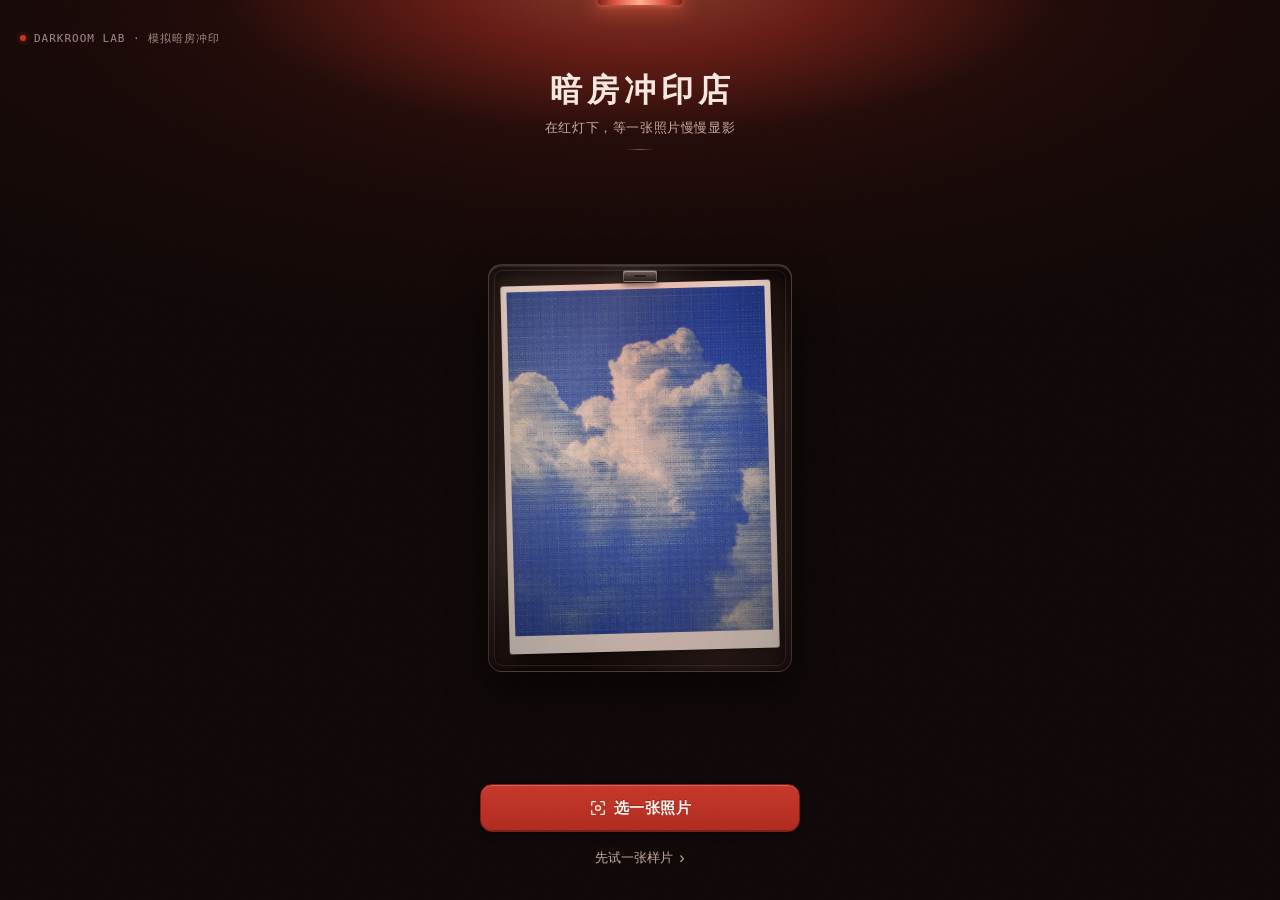
==== commit c998c9c2: "feat(darkroom): 精修相纸落款、小卡分档装帧与布局计算 - 相纸成片改为棉纸纹理、压凹槽、朱砂小印落款，右下补影调名 - 小卡 SR / SSR 分档内框，SSR 加铭文与角花；卡面尺寸" ====
--- a/darkroom/index.html
+++ b/darkroom/index.html
@@ -34,10 +34,10 @@
         <div class="intro-top-row">
           <div class="brand-badge">
             <span class="lamp-dot" aria-hidden="true"></span>
-            <span class="brand-code">DARKROOM LAB · PRINT</span>
+            <span class="brand-code"><span>DARKROOM LAB</span> <span>· 模拟暗房冲印</span></span>
           </div>
           <button type="button" class="card-bar-btn intro-binder-btn" id="open-binder-intro" aria-label="打开暗房卡册" hidden>
-            <svg viewBox="0 0 20 20" width="15" height="15" aria-hidden="true">
+            <svg viewBox="0 0 20 20" width="14" height="14" aria-hidden="true">
               <path d="M6.5 3.5v13m3-10h5m-5 3.5h5m-5 3.5h5m-2.5-7v7" fill="none" stroke="currentColor" stroke-width="1.4" stroke-linecap="round" stroke-linejoin="round"/>
               <rect x="3.5" y="3.5" width="13" height="13" rx="2" fill="none" stroke="currentColor" stroke-width="1.4"/>
             </svg>
@@ -46,13 +46,15 @@
         </div>
         <h1 class="intro-title">暗房冲印店</h1>
         <p class="intro-sub">在红灯下，等一张照片慢慢显影</p>
-        <p class="intro-simulation">· 模拟暗房冲印 ·</p>
+        <span class="intro-rule" aria-hidden="true"></span>
       </header>
 
       <div class="intro-tray" aria-hidden="true">
         <div class="tray tray-static">
-          <div class="tray-paper">
+          <span class="tray-clip" aria-hidden="true"></span>
+          <div class="tray-paper intro-paper-sheet">
             <canvas id="sample-preview" width="360" height="480" data-sample-src="./sample-clouds.jpg"></canvas>
+            <div class="intro-paper-wash"></div>
           </div>
           <div class="tray-liquid"></div>
         </div>
@@ -199,6 +201,7 @@
       </div>
       <div class="panel panel-fix">
         <div class="fix-actions">
+          <p class="fix-caption">定影盘 · 长按可续</p>
           <button type="button" class="btn btn-hold" id="fix-hold">
             <span class="hold-fill" id="fix-fill"></span>
             <span class="hold-inner">
@@ -257,17 +260,20 @@
                 <span>发笔记</span>
               </button>
             </div>
-            <div class="result-btn-row result-secondary-row">
-              <button type="button" class="btn btn-card-entry" id="open-card">
+            <button type="button" class="btn btn-card-entry" id="open-card">
+              <span class="card-entry-left">
                 <svg class="btn-ico" viewBox="0 0 20 20" width="16" height="16" aria-hidden="true">
                   <path d="M10 4l3-1 3 9m-1.5-9h4m-2-2v4" fill="none" stroke="currentColor" stroke-width="1.4" stroke-linecap="round" stroke-linejoin="round"/>
                   <rect x="4" y="5" width="8" height="12" rx="1.4" transform="rotate(-9 8 11)" fill="none" stroke="currentColor" stroke-width="1.4"/>
                 </svg>
                 <span id="open-card-text">拆封暗房小卡</span>
                 <span class="entry-new-dot" id="open-card-dot" hidden aria-hidden="true"></span>
-              </button>
+              </span>
+              <span class="card-entry-go" aria-hidden="true">›</span>
+            </button>
+            <div class="result-again-row">
               <button type="button" class="btn btn-again" id="again">
-                <svg class="btn-ico" viewBox="0 0 20 20" width="16" height="16" aria-hidden="true">
+                <svg class="btn-ico" viewBox="0 0 20 20" width="15" height="15" aria-hidden="true">
                   <path d="M4 9a6 6 0 1 1 1 4.4M4 9V5m0 4h4" fill="none" stroke="currentColor" stroke-width="1.4" stroke-linecap="round" stroke-linejoin="round"/>
                   <circle cx="10" cy="10" r="1.25" fill="currentColor"/>
                 </svg>
@@ -336,6 +342,7 @@
                     </div>
                   </div>
                   <div class="holo-trim" aria-hidden="true">
+                    <span class="trim-top-crest" id="card-front-crest"></span>
                     <span class="trim-corner trim-tl"></span>
                     <span class="trim-corner trim-tr"></span>
                     <span class="trim-corner trim-bl"></span>
--- a/darkroom/style.css
+++ b/darkroom/style.css
@@ -48,6 +48,7 @@
   position: absolute !important; width: 1px; height: 1px; overflow: hidden;
   clip: rect(0 0 0 0); white-space: nowrap; border: 0; opacity: 0;
 }
+#work-canvas { top: 0; left: 0; }
 [hidden] { display: none !important; }
 
 body {
@@ -77,17 +78,19 @@
    顶部物理安全灯（产品灵魂：红灯漫射 + 极克制灯条）
    ================================================================ */
 .safelight {
-  position: absolute; left: 0; right: 0; top: 0; height: 64%;
-  background: radial-gradient(ellipse at 50% -4%, rgba(255, 118, 86, 0.34) 0%, rgba(226, 58, 42, 0.44) 18%, rgba(168, 32, 22, 0.14) 48%, rgba(200, 48, 36, 0) 76%);
+  position: absolute; left: 0; right: 0; top: 0; height: 68%;
+  background:
+    radial-gradient(ellipse 46% 36% at 50% -4%, rgba(255, 134, 96, 0.38) 0%, rgba(226, 58, 42, 0.30) 34%, rgba(168, 32, 22, 0) 72%),
+    radial-gradient(ellipse 92% 72% at 50% 0%, rgba(196, 44, 30, 0.24) 0%, rgba(140, 24, 16, 0.08) 48%, rgba(140, 24, 16, 0) 78%);
   pointer-events: none;
   -webkit-transition: opacity 0.75s ease;
   transition: opacity 0.75s ease;
 }
 .safelight-lamp {
-  position: absolute; left: 50%; top: 0; width: 76px; height: 4px; margin-left: -38px;
-  background: linear-gradient(90deg, #d84434 0%, #ff9a7e 50%, #d84434 100%);
-  border-radius: 0 0 3px 3px;
-  box-shadow: 0 2px 16px 3px rgba(242, 82, 60, 0.56), 0 1px 4px rgba(255, 168, 136, 0.45);
+  position: absolute; left: 50%; top: 0; width: 84px; height: 5px; margin-left: -42px;
+  background: linear-gradient(90deg, #7c1f17 0%, #e85844 22%, #ffb094 50%, #e85844 78%, #7c1f17 100%);
+  border-radius: 0 0 4px 4px;
+  box-shadow: 0 2px 18px 4px rgba(242, 82, 60, 0.58), 0 1px 5px rgba(255, 178, 146, 0.50);
   -webkit-animation: lampBreath 4.2s ease-in-out infinite;
   animation: lampBreath 4.2s ease-in-out infinite;
 }
@@ -118,53 +121,62 @@
 /* ================================================================
    首屏
    ================================================================ */
-.screen-intro .topbar { padding: 20px 20px 8px; }
+.screen-intro .topbar { padding: 16px 20px 6px; }
 .intro-top-row {
   display: -webkit-box; display: flex; -webkit-box-align: center; align-items: center;
   -webkit-box-pack: justify; justify-content: space-between;
-  min-height: 44px; margin-bottom: 8px; padding-right: calc(var(--capsule-right) - 20px);
-}
-.screen-intro .intro-title, .screen-intro .intro-sub, .intro-simulation {
+  min-height: 44px; margin-bottom: 10px; padding-right: calc(var(--capsule-right) - 20px);
+}
+.screen-intro .intro-title, .screen-intro .intro-sub {
   text-align: center;
 }
-.screen-intro .intro-title { font-size: 30px; letter-spacing: 4px; }
-.intro-simulation { margin-top: 6px; color: var(--text-muted); font-size: 11px; letter-spacing: 1.8px; }
+.screen-intro .intro-title { font-size: 32px; letter-spacing: 5px; padding-left: 5px; }
+.screen-intro .intro-sub { margin-top: 8px; font-size: 13px; letter-spacing: 0.6px; color: var(--text-secondary); }
+.intro-rule {
+  display: block; width: 28px; height: 1px; margin: 10px auto 0;
+  background: linear-gradient(90deg, rgba(235, 194, 168, 0), rgba(235, 194, 168, 0.42), rgba(235, 194, 168, 0));
+}
 .brand-badge {
-  display: -webkit-box; display: flex; -webkit-box-align: center; align-items: center;
+  display: -webkit-box; display: flex; -webkit-box-align: center; align-items: center; min-width: 0;
 }
 .intro-binder-btn {
-  height: 44px; padding: 0 12px; margin-left: 8px; flex-shrink: 0;
+  height: 36px; min-height: 44px; padding: 0 12px; margin-left: 8px; flex-shrink: 0;
   font-size: 12px; color: var(--text-secondary); white-space: nowrap;
+  background: rgba(255, 232, 218, 0.05);
+  box-shadow: inset 0 0 0 1px rgba(255, 214, 194, 0.16);
 }
 .lamp-dot {
-  display: inline-block; width: 6px; height: 6px; border-radius: var(--r-pill);
+  display: inline-block; width: 6px; height: 6px; border-radius: var(--r-pill); flex-shrink: 0;
   background: var(--accent-red); margin-right: 8px;
+  box-shadow: 0 0 6px rgba(226, 68, 52, 0.65);
 }
 .brand-code {
   font-family: var(--font-mono);
-  font-size: 11px; letter-spacing: 1.5px; color: var(--text-muted);
-}
+  font-size: 11px; letter-spacing: 1px; color: var(--text-muted);
+}
+.brand-code span { display: inline-block; white-space: nowrap; }
 
 .intro-tray {
   -webkit-box-flex: 1; flex: 1 1 auto; min-height: 0;
   display: -webkit-box; display: flex; -webkit-box-align: center; align-items: center; -webkit-box-pack: center; justify-content: center;
-  padding: 8px 20px; overflow: hidden;
+  padding: 10px 20px; overflow: hidden;
 }
 .intro-actions { padding: 4px 20px 20px; text-align: center; }
 .intro-actions .btn { margin-top: 12px; }
 .intro-actions #pick-label { margin-top: 0; }
 .intro-actions .intro-sample-btn {
-  display: inline-flex; width: auto; min-height: 44px; height: 44px; margin: 2px auto 0; padding: 0 14px;
+  display: -webkit-inline-box; display: inline-flex; width: auto; min-height: 44px; height: 44px; margin: 4px auto 0; padding: 0 14px;
   background: transparent; color: var(--text-secondary); box-shadow: none; font-size: 13px; font-weight: 500;
 }
 .intro-sample-btn span { margin-left: 6px; font-size: 16px; }
-.intro-sample-btn:focus { box-shadow: inset 0 0 0 1px var(--text-secondary); }
-#pick-input:focus + #pick-label {
+.intro-sample-btn:focus { outline: none; box-shadow: none; }
+html.is-kbd .intro-sample-btn:focus { box-shadow: inset 0 0 0 1px var(--text-secondary); }
+html.is-kbd #pick-input:focus + #pick-label {
   box-shadow: inset 0 0 0 2px #fff7f2, 0 0 0 2px rgba(255, 200, 184, 0.55);
 }
 
 /* ================================================================
-   药盘与相纸（扁平化外框 + 高可见度多层液面）
+   立体暗房珐琅药盘与湿润相纸（物理盘壁坡面 + 暗房金属夹 + 多层液面）
    ================================================================ */
 .stage {
   -webkit-box-flex: 1; flex: 1 1 auto; min-height: 0; position: relative;
@@ -175,18 +187,53 @@
 
 .tray {
   position: relative; width: 64%; max-width: 320px;
-  background: linear-gradient(168deg, #251310 0%, #160b09 100%);
-  border-radius: var(--r-md); padding: 12px;
-  border: 1px solid rgba(255, 214, 198, 0.14);
+  background: linear-gradient(164deg, #2d1814 0%, #1a0d0b 52%, #130908 100%);
+  border-radius: 14px; padding: 14px;
+  border: 1px solid rgba(255, 214, 198, 0.18);
   box-shadow:
-    inset 0 1px 0 rgba(255, 224, 210, 0.12),
-    inset 0 0 0 3px rgba(10, 4, 4, 0.48),
-    inset 0 12px 28px rgba(0, 0, 0, 0.64),
-    0 14px 32px rgba(0, 0, 0, 0.48);
+    inset 0 1.5px 0 rgba(255, 228, 214, 0.16),
+    inset 0 -1.5px 0 rgba(0, 0, 0, 0.65),
+    inset 0 0 0 4px rgba(14, 6, 5, 0.62),
+    inset 0 14px 30px rgba(0, 0, 0, 0.72),
+    0 18px 38px rgba(0, 0, 0, 0.56);
   overflow: hidden;
 }
+.tray::before {
+  content: ""; position: absolute; left: 5px; top: 5px; right: 5px; bottom: 5px;
+  border-radius: 9px; pointer-events: none; z-index: 4;
+  border: 1px solid rgba(255, 224, 210, 0.08);
+  box-shadow: inset 0 2px 10px rgba(0, 0, 0, 0.45);
+}
 .tray-static {
-  width: 64%; max-width: 296px;
+  width: 66%; max-width: 304px; padding: 18px 16px 20px;
+}
+/* 首屏暗房金属夹 + 微倾白边湿相纸（消除亮蓝平板感，让样片真正浸在暗房里） */
+.tray-clip {
+  position: absolute; left: 50%; top: 5px; width: 34px; height: 12px; margin-left: -17px; z-index: 5;
+  border-radius: 3px 3px 2px 2px; pointer-events: none;
+  background: linear-gradient(180deg, #74645e 0%, #443733 58%, #2a201d 100%);
+  border: 1px solid rgba(255, 232, 220, 0.24);
+  box-shadow: 0 3px 6px rgba(0, 0, 0, 0.58), inset 0 1px 0 rgba(255, 240, 230, 0.36);
+}
+.tray-clip::after {
+  content: ""; position: absolute; left: 50%; top: 4px; width: 12px; height: 2px; margin-left: -6px;
+  border-radius: 1px; background: rgba(18, 10, 9, 0.65);
+}
+.tray-paper.intro-paper-sheet {
+  padding: 6px 6px 18px; background: #f2ece2; border-radius: 3px;
+  -webkit-transform: rotate(-1.5deg); transform: rotate(-1.5deg);
+  box-shadow: 0 8px 20px rgba(0, 0, 0, 0.56), 0 1px 2px rgba(0, 0, 0, 0.35);
+}
+.tray-paper.intro-paper-sheet canvas {
+  position: static; width: 100%; height: auto;
+  border-radius: 1px;
+}
+.intro-paper-wash {
+  position: absolute; left: 0; top: 0; right: 0; bottom: 0; z-index: 2; pointer-events: none;
+  background:
+    radial-gradient(ellipse at 50% 0%, rgba(226, 68, 48, 0.32) 0%, rgba(180, 42, 28, 0.14) 48%, rgba(28, 12, 10, 0.22) 100%),
+    linear-gradient(180deg, rgba(255, 198, 166, 0.10) 0%, rgba(20, 10, 9, 0.14) 100%);
+  mix-blend-mode: multiply;
 }
 .tray-fix {
   background: #170d0c;
@@ -541,7 +588,8 @@
   transition: transform 0.12s var(--ease-out), box-shadow 0.14s var(--ease-out), background-color 0.16s var(--ease-out), color 0.16s var(--ease-out), border-color 0.16s var(--ease-out), opacity 0.15s var(--ease-out);
 }
 .btn:active { -webkit-transform: translateY(1px); transform: translateY(1px); }
-.btn:focus { outline: none; box-shadow: inset 0 0 0 2px rgba(255, 200, 184, 0.65); }
+.btn:focus { outline: none; }
+html.is-kbd .btn:focus { box-shadow: inset 0 0 0 2px rgba(255, 200, 184, 0.65); }
 .btn[disabled] { opacity: 0.38; cursor: default; -webkit-transform: none; transform: none; }
 .btn-ico { display: inline-block; margin-right: 7px; flex-shrink: 0; }
 
@@ -567,7 +615,7 @@
     0 1px 1px rgba(0, 0, 0, 0.24),
     0 0 0 transparent;
 }
-.btn-primary:focus {
+html.is-kbd .btn-primary:focus {
   box-shadow:
     inset 0 0 0 2px rgba(255, 240, 232, 0.85),
     inset 0 -1px 0 rgba(20, 6, 4, 0.34),
@@ -595,6 +643,10 @@
    定影长按按钮与开灯切换
    ================================================================ */
 .fix-actions { max-width: 320px; margin: 0 auto; }
+.fix-caption {
+  margin: 0 0 12px; font-family: var(--font-mono); font-size: 11px;
+  letter-spacing: 1.2px; color: var(--text-muted); text-align: center;
+}
 .btn-hold {
   position: relative; overflow: hidden;
   background: linear-gradient(180deg, #2d1a16 0%, #21120f 100%);
@@ -656,7 +708,7 @@
   color: var(--lit-text);
   box-shadow: inset 0 0 0 1px rgba(58, 38, 28, 0.18);
 }
-.screen-result .result-bar-binder:focus {
+html.is-kbd .screen-result .result-bar-binder:focus {
   box-shadow: inset 0 0 0 2px rgba(58, 38, 28, 0.45);
 }
 
@@ -714,8 +766,8 @@
   -webkit-appearance: none; appearance: none;
   border-radius: var(--r-paper);
 }
-.result-card-hit:focus {
-  outline: none;
+.result-card-hit:focus { outline: none; }
+html.is-kbd .result-card-hit:focus {
   box-shadow: 0 0 0 2px var(--lit-bg), 0 0 0 4px var(--lit-text);
 }
 
@@ -753,7 +805,9 @@
   background: #382420;
   box-shadow: inset 0 1px 0 rgba(255, 232, 218, 0.18), 0 1px 3px rgba(0, 0, 0, 0.36);
 }
-.export-options button:focus { outline: 2px solid currentColor; outline-offset: -2px; }
+.export-options button:focus { outline: none; }
+html.is-kbd .export-options button:focus::before { box-shadow: inset 0 0 0 2px rgba(255, 204, 188, 0.72); }
+html.is-kbd .screen-result .export-options button:focus::before { box-shadow: inset 0 0 0 2px rgba(58, 38, 28, 0.45); }
 .screen-result .export-options { color: #604c42; }
 .screen-result .export-options::before {
   background: rgba(58, 38, 28, 0.08);
@@ -769,30 +823,52 @@
 .result-btn-row {
   display: -webkit-box; display: flex; -webkit-box-align: center; align-items: center;
 }
+/* 1:1 严格等宽对称主操作排 */
 .result-btn-row .btn {
   -webkit-box-flex: 1; flex: 1 1 0; min-width: 0; max-width: none;
-  margin: 0; height: 48px; border-radius: 12px; padding: 0 6px; font-size: 14px; white-space: nowrap;
-}
-.result-btn-row .btn:first-child { -webkit-box-flex: 1.25; flex-grow: 1.25; margin-right: 8px; }
-.result-secondary-row { margin-top: 8px; }
-.result-secondary-row .btn:first-child { -webkit-box-flex: 1.75; flex-grow: 1.75; }
-
-/* 小卡入口：克制暖墨黑质感，本轮未拆时扫过一次流光 */
+  margin: 0; height: 48px; border-radius: 12px; padding: 0 8px; font-size: 14px; white-space: nowrap;
+}
+.result-btn-row .btn:first-child { margin-right: 10px; }
+
+/* 第二阶：通栏暗房黑金盲袋票券（内嵌极细暗金框线 + 右侧轻引导） */
 .btn-card-entry {
   position: relative; overflow: hidden;
-  font-weight: 600; letter-spacing: 0.6px;
+  width: 100%; height: 48px; margin-top: 10px; padding: 0 16px;
+  -webkit-box-pack: justify; justify-content: space-between;
+  font-size: 14px; font-weight: 600; letter-spacing: 0.8px;
   color: #f6ede4;
-  background: linear-gradient(180deg, #2c211e 0%, #1d1513 100%);
-  box-shadow: inset 0 0 0 1px rgba(235, 202, 168, 0.26), inset 0 1px 0 rgba(255, 236, 214, 0.22), 0 4px 12px rgba(36, 22, 16, 0.16);
+  background: linear-gradient(180deg, #2e221e 0%, #1b1311 100%);
+  border: 1px solid #120c0b;
+  box-shadow:
+    inset 0 1px 0 rgba(255, 234, 210, 0.22),
+    inset 0 -1px 0 rgba(0, 0, 0, 0.45),
+    inset 0 0 0 transparent,
+    0 2px 4px rgba(36, 22, 16, 0.14),
+    0 6px 14px -4px rgba(36, 22, 16, 0.22);
+}
+.btn-card-entry::before {
+  content: ""; position: absolute; left: 4px; top: 4px; right: 4px; bottom: 4px;
+  border-radius: 8px; border: 1px solid rgba(242, 206, 158, 0.22); pointer-events: none;
 }
 .btn-card-entry:active {
-  background: #1a1210;
-  box-shadow: inset 0 0 0 1px rgba(235, 202, 168, 0.36);
+  background: linear-gradient(180deg, #1b1311 0%, #261b18 100%);
+  box-shadow:
+    inset 0 0 0 transparent,
+    inset 0 0 0 transparent,
+    inset 0 1px 2px rgba(0, 0, 0, 0.55),
+    0 1px 1px rgba(36, 22, 16, 0.16),
+    0 0 0 transparent;
+}
+.card-entry-left {
+  display: -webkit-box; display: flex; -webkit-box-align: center; align-items: center;
+}
+.card-entry-go {
+  font-size: 18px; line-height: 1; color: rgba(242, 206, 158, 0.82); font-weight: 400;
 }
 .btn-card-entry.is-shimmer::after {
   content: "";
   position: absolute; top: 0; bottom: 0; left: -60%; width: 45%;
-  background: linear-gradient(105deg, rgba(255, 244, 232, 0) 0%, rgba(255, 244, 232, 0.24) 50%, rgba(255, 244, 232, 0) 100%);
+  background: linear-gradient(105deg, rgba(255, 244, 232, 0) 0%, rgba(255, 236, 202, 0.24) 50%, rgba(255, 244, 232, 0) 100%);
   pointer-events: none;
   -webkit-animation: entryShimmer 0.9s var(--ease-out) 0.45s 1 forwards;
   animation: entryShimmer 0.9s var(--ease-out) 0.45s 1 forwards;
@@ -810,15 +886,18 @@
   margin-left: 8px; background: #e85848;
 }
 
+/* 第三阶：彻底去框轻量文字链 */
+.result-again-row { margin-top: 4px; text-align: center; }
 .btn-again {
-  font-weight: 500;
-  background: rgba(58, 38, 28, 0.03); color: #4a3931;
-  box-shadow: inset 0 0 0 1px rgba(58, 38, 28, 0.20);
+  display: -webkit-inline-box; display: inline-flex; width: auto; min-width: 112px;
+  height: 44px; padding: 0 16px; border-radius: var(--r-pill);
+  font-size: 13px; font-weight: 500;
+  background: transparent; color: #614e44; box-shadow: none;
 }
 .btn-again.again-confirm {
   color: var(--accent-red-active);
-  background: rgba(168, 41, 30, 0.06);
-  box-shadow: inset 0 0 0 1px rgba(168, 41, 30, 0.45);
+  background: rgba(168, 41, 30, 0.08);
+  box-shadow: inset 0 0 0 1px rgba(168, 41, 30, 0.32);
 }
 
 .screen-result .btn-ghost {
@@ -858,8 +937,8 @@
 .screen-result .btn-text.again-confirm { color: var(--accent-red-active); }
 .screen-result .status { color: var(--lit-secondary); margin-top: 8px; }
 .screen-result .status:empty { display: none; }
-.screen-result .btn:focus { box-shadow: inset 0 0 0 2px rgba(58, 38, 28, 0.45); }
-.screen-result .btn-card-entry:focus { box-shadow: inset 0 0 0 2px #f6ede4, 0 0 0 2px var(--lit-card-entry); }
+html.is-kbd .screen-result .btn:focus { box-shadow: inset 0 0 0 2px rgba(58, 38, 28, 0.45); }
+html.is-kbd .screen-result .btn-card-entry:focus { box-shadow: inset 0 0 0 2px #f6ede4, 0 0 0 2px var(--lit-card-entry); }
 
 /* ================================================================
    镭射小卡展示层（55×85 实体厚卡纸 + 主体避让分层，Chrome 61 兼容）
@@ -886,16 +965,20 @@
 }
 .card-bar-btn svg { margin-right: 5px; }
 .card-bar-btn:active { opacity: 0.72; }
-.card-bar-btn:focus { outline: none; box-shadow: inset 0 0 0 2px rgba(255, 200, 184, 0.65); }
+.card-bar-btn:focus { outline: none; }
+html.is-kbd .card-bar-btn:focus { box-shadow: inset 0 0 0 2px rgba(255, 200, 184, 0.65); }
 .card-bar-binder {
   margin-left: 8px; padding: 0 14px; font-size: 13px; color: var(--text-secondary);
 }
 
 .card-stage {
   -webkit-box-flex: 1; flex: 1 1 auto; min-height: 0;
-  overflow-y: auto; overflow-x: hidden; -webkit-overflow-scrolling: touch;
+  overflow: hidden; overflow: clip;
   display: -webkit-box; display: flex; -webkit-box-orient: vertical; flex-direction: column;
   padding: 8px 20px;
+}
+.card-stage.is-framing {
+  overflow-y: auto; overflow-x: hidden; -webkit-overflow-scrolling: touch;
 }
 .card-stage-inner {
   margin: auto 0; width: 100%;
@@ -903,7 +986,7 @@
   -webkit-box-align: center; align-items: center;
 }
 .card-caption {
-  margin-top: 16px; min-height: 24px;
+  margin-top: 16px; min-height: 32px; line-height: 16px;
   display: -webkit-box; display: flex; -webkit-box-align: center; align-items: center; -webkit-box-pack: center; justify-content: center;
   opacity: 0; -webkit-transform: translateY(4px); transform: translateY(4px);
   -webkit-transition: opacity 0.32s var(--ease-out), -webkit-transform 0.32s var(--ease-out);
@@ -916,6 +999,7 @@
   font-size: 13px; color: var(--text-primary); letter-spacing: 0.3px;
 }
 .card-caption-new {
+  flex-shrink: 0; white-space: nowrap;
   margin-left: 8px; font-size: 11px; padding: 2px 8px; border-radius: var(--r-pill);
   color: #fff2e8; background: var(--accent-red);
 }
@@ -927,6 +1011,11 @@
   padding: 8px 20px 20px; text-align: center;
 }
 .card-modal-actions .export-options { margin: 0 auto 2px; }
+/* 拆封前给保存选项留位，翻开时卡片与底栏不重排。 */
+.card-modal:not(.is-sample) #card-save-options[hidden] {
+  display: -webkit-inline-box !important; display: inline-flex !important;
+  visibility: hidden;
+}
 #save-card.is-pending { opacity: 0; pointer-events: none; }
 
 /* 3D 场景、地面落影、入场、分级揭晓光晕 */
@@ -1035,7 +1124,7 @@
 .holo-flipper.is-instant {
   -webkit-transition: none !important; transition: none !important;
 }
-.holo-flipper:focus {
+html.is-kbd .holo-flipper:focus {
   box-shadow: 0 0 0 2px rgba(255, 204, 186, 0.70);
 }
 .holo-flipper.is-flipped {
@@ -1120,22 +1209,24 @@
   pointer-events: none;
 }
 
-/* 右下角精致稀有度烫箔微章 + 左下极淡编号暗印 */
+/* 右下角精致稀有度烫箔微章 + 左下极淡编号暗印（严格留在烫箔框安全区内，绝不压线） */
 .holo-front-meta {
-  position: absolute; left: 12px; right: 12px; bottom: 11px; z-index: 6;
+  position: absolute; left: 16px; right: 16px; bottom: 14px; z-index: 6;
   display: -webkit-box; display: flex; -webkit-box-align: center; align-items: center;
   -webkit-box-pack: justify; justify-content: space-between;
   pointer-events: none;
 }
+.holo-front[data-material="prism"] .holo-front-meta,
+.holo-front[data-material="noir"] .holo-front-meta { bottom: 30px; }
 .holo-front-no {
-  font-family: var(--font-mono);
-  font-size: 9px; letter-spacing: 0.8px; color: rgba(255, 246, 238, 0.66);
-  text-shadow: 0 1px 2px rgba(0, 0, 0, 0.55);
+  font-family: var(--font-mono); font-variant-numeric: tabular-nums;
+  font-size: 9px; letter-spacing: 0.8px; color: rgba(255, 246, 238, 0.72);
+  text-shadow: 0 1px 2px rgba(0, 0, 0, 0.58);
 }
 .holo-front-badge {
   display: -webkit-box; display: flex; -webkit-box-align: center; align-items: center;
-  padding: 3px 8px; border-radius: var(--r-pill);
-  background: rgba(16, 10, 10, 0.48);
+  padding: 3px 9px; border-radius: var(--r-pill);
+  background: rgba(16, 10, 10, 0.50);
   border: 1px solid rgba(255, 244, 232, 0.28);
   color: #fff6ed;
 }
@@ -1150,28 +1241,47 @@
 }
 .rarity-svg { display: block; margin-right: 2px; }
 
-/* 镂空烫箔微框与四角专属工艺微饰（6px 安全区内，绝不遮挡人物主体） */
+/* 镂空烫箔微框与 R / SR / SSR 分档高定装帧（6px 安全区内，绝不遮挡人物主体） */
 .holo-trim {
   position: absolute; left: 6px; top: 6px; right: 6px; bottom: 6px;
   border-radius: 6px; pointer-events: none; z-index: 5;
   border: 1px solid rgba(255, 248, 240, 0.24);
 }
+.trim-top-crest {
+  display: none; position: absolute; left: 50%; top: 7px;
+  -webkit-transform: translateX(-50%); transform: translateX(-50%);
+  padding: 1px 8px; border-radius: var(--r-pill);
+  font-family: var(--font-mono); font-size: 8px; font-weight: 600; letter-spacing: 1.8px;
+  white-space: nowrap;
+}
 .trim-corner { display: none; position: absolute; pointer-events: none; }
 
+/* SSR 1: 碎冰棱镜 —— 双层冰蓝紫烫箔框 + 顶部高定铭文 + 四角旋转菱花 + 渐变金属 SSR 徽章 */
 .holo-front[data-material="prism"] .holo-trim {
-  border: 1px solid rgba(154, 226, 255, 0.62);
-  box-shadow: inset 0 0 0 2px rgba(10, 18, 42, 0.35), inset 0 0 0 3px rgba(192, 148, 255, 0.42);
+  border: 1.5px solid rgba(164, 230, 255, 0.84);
+  box-shadow: inset 0 0 0 2.5px rgba(10, 18, 44, 0.42), inset 0 0 0 4px rgba(196, 152, 255, 0.56);
+}
+.holo-front[data-material="prism"] .trim-top-crest {
+  display: block;
+  background: rgba(11, 20, 50, 0.72);
+  border: 1px solid rgba(164, 230, 255, 0.62);
+  color: #dff4ff;
 }
 .holo-front[data-material="prism"] .trim-corner {
-  display: block; width: 6px; height: 6px; background: rgba(196, 242, 255, 0.92);
+  display: block; width: 8px; height: 8px;
+  background: linear-gradient(135deg, #e8f8ff, #9cd8ff);
+  box-shadow: 0 0 0 1px rgba(10, 18, 44, 0.55);
   -webkit-transform: rotate(45deg); transform: rotate(45deg);
 }
-.holo-front[data-material="prism"] .trim-tl { left: 5px; top: 5px; }
-.holo-front[data-material="prism"] .trim-tr { right: 5px; top: 5px; }
-.holo-front[data-material="prism"] .trim-bl { left: 5px; bottom: 5px; }
-.holo-front[data-material="prism"] .trim-br { right: 5px; bottom: 5px; }
+.holo-front[data-material="prism"] .trim-tl { left: 7px; top: 7px; }
+.holo-front[data-material="prism"] .trim-tr { right: 7px; top: 7px; }
+.holo-front[data-material="prism"] .trim-bl { left: 7px; bottom: 7px; }
+.holo-front[data-material="prism"] .trim-br { right: 7px; bottom: 7px; }
 .holo-front[data-material="prism"] .holo-front-badge {
-  background: rgba(12, 22, 54, 0.62); border-color: rgba(154, 226, 255, 0.56); color: #e2f4ff;
+  background: linear-gradient(135deg, rgba(16, 30, 74, 0.84) 0%, rgba(44, 24, 78, 0.84) 100%);
+  border-color: rgba(164, 230, 255, 0.78);
+  box-shadow: inset 0 1px 0 rgba(226, 246, 255, 0.42), 0 2px 8px rgba(8, 16, 44, 0.45);
+  color: #eaf6ff;
 }
 
 .holo-front[data-material="rainbow"] .holo-trim {
@@ -1226,20 +1336,30 @@
 }
 
 /* --- 新增 3 种材质：镂空烫箔内框、四角微饰与右下角稀有度微章 --- */
+/* SSR 2: 暗房红印 —— 24K 鎏金朱砂双框 + 顶部高定铭文 + L 型金角花 + 黑金 SSR 徽章 */
 .holo-front[data-material="noir"] .holo-trim {
-  border: 1px solid rgba(244, 204, 132, 0.72);
-  box-shadow: inset 0 0 0 2px rgba(24, 8, 8, 0.45), inset 0 0 0 3px rgba(196, 52, 39, 0.50);
+  border: 1.5px solid rgba(246, 206, 134, 0.88);
+  box-shadow: inset 0 0 0 2.5px rgba(24, 8, 8, 0.48), inset 0 0 0 4px rgba(214, 58, 42, 0.62);
+}
+.holo-front[data-material="noir"] .trim-top-crest {
+  display: block;
+  background: rgba(34, 10, 9, 0.78);
+  border: 1px solid rgba(246, 206, 134, 0.70);
+  color: #fce4b4;
 }
 .holo-front[data-material="noir"] .trim-corner {
-  display: block; width: 12px; height: 12px;
-  border-color: #f4cc84; border-style: solid; border-width: 0;
-}
-.holo-front[data-material="noir"] .trim-tl { left: 4px; top: 4px; border-top-width: 2px; border-left-width: 2px; }
-.holo-front[data-material="noir"] .trim-tr { right: 4px; top: 4px; border-top-width: 2px; border-right-width: 2px; }
-.holo-front[data-material="noir"] .trim-bl { left: 4px; bottom: 4px; border-bottom-width: 2px; border-left-width: 2px; }
-.holo-front[data-material="noir"] .trim-br { right: 4px; bottom: 4px; border-bottom-width: 2px; border-right-width: 2px; }
+  display: block; width: 14px; height: 14px;
+  border-color: #f6ce86; border-style: solid; border-width: 0;
+}
+.holo-front[data-material="noir"] .trim-tl { left: 6px; top: 6px; border-top-width: 2px; border-left-width: 2px; }
+.holo-front[data-material="noir"] .trim-tr { right: 6px; top: 6px; border-top-width: 2px; border-right-width: 2px; }
+.holo-front[data-material="noir"] .trim-bl { left: 6px; bottom: 6px; border-bottom-width: 2px; border-left-width: 2px; }
+.holo-front[data-material="noir"] .trim-br { right: 6px; bottom: 6px; border-bottom-width: 2px; border-right-width: 2px; }
 .holo-front[data-material="noir"] .holo-front-badge {
-  background: rgba(28, 10, 9, 0.72); border-color: rgba(244, 204, 132, 0.68); color: #fce4b4;
+  background: linear-gradient(135deg, rgba(46, 12, 10, 0.88) 0%, rgba(22, 8, 8, 0.88) 100%);
+  border-color: rgba(246, 206, 134, 0.82);
+  box-shadow: inset 0 1px 0 rgba(255, 228, 174, 0.40), 0 2px 8px rgba(28, 6, 4, 0.50);
+  color: #fde8be;
 }
 
 .holo-front[data-material="cateye"] .holo-trim {
@@ -2368,9 +2488,12 @@
   .result-bar { padding: 8px var(--capsule-right) 2px 16px; }
   .result-scroll { padding: 4px 16px 12px; }
   .result-stage { padding: 2px 0 8px; }
+  .intro-rule { margin-top: 6px; }
   .result-card img { max-height: 38vh; }
-  .result-meta { margin: 0 0 7px; }
-  .result-btn-row .btn { height: 44px; font-size: 14px; }
+  .result-meta { margin: 0 0 6px; }
+  .result-btn-row .btn, .btn-card-entry { height: 44px; font-size: 14px; }
+  .btn-card-entry { margin-top: 8px; }
+  .result-again-row { margin-top: 2px; }
 
   .card-modal-bar { padding: 8px var(--capsule-right) 2px 16px; }
   .card-stage { padding: 4px 16px; }
@@ -2398,7 +2521,7 @@
   .binder-bar { padding: 4px var(--capsule-right) 2px 12px; }
   .card-bar-btn { height: 44px; font-size: 12px; padding: 0 10px 0 8px; }
   .card-stage { padding: 2px 16px; }
-  .card-caption { margin-top: 4px; min-height: 18px; }
+  .card-caption { margin-top: 4px; }
   .card-caption-text { font-size: 12px; }
   .card-tip { margin-top: 2px; font-size: 11px; }
   .card-modal-actions { padding: 2px 16px 6px; }
